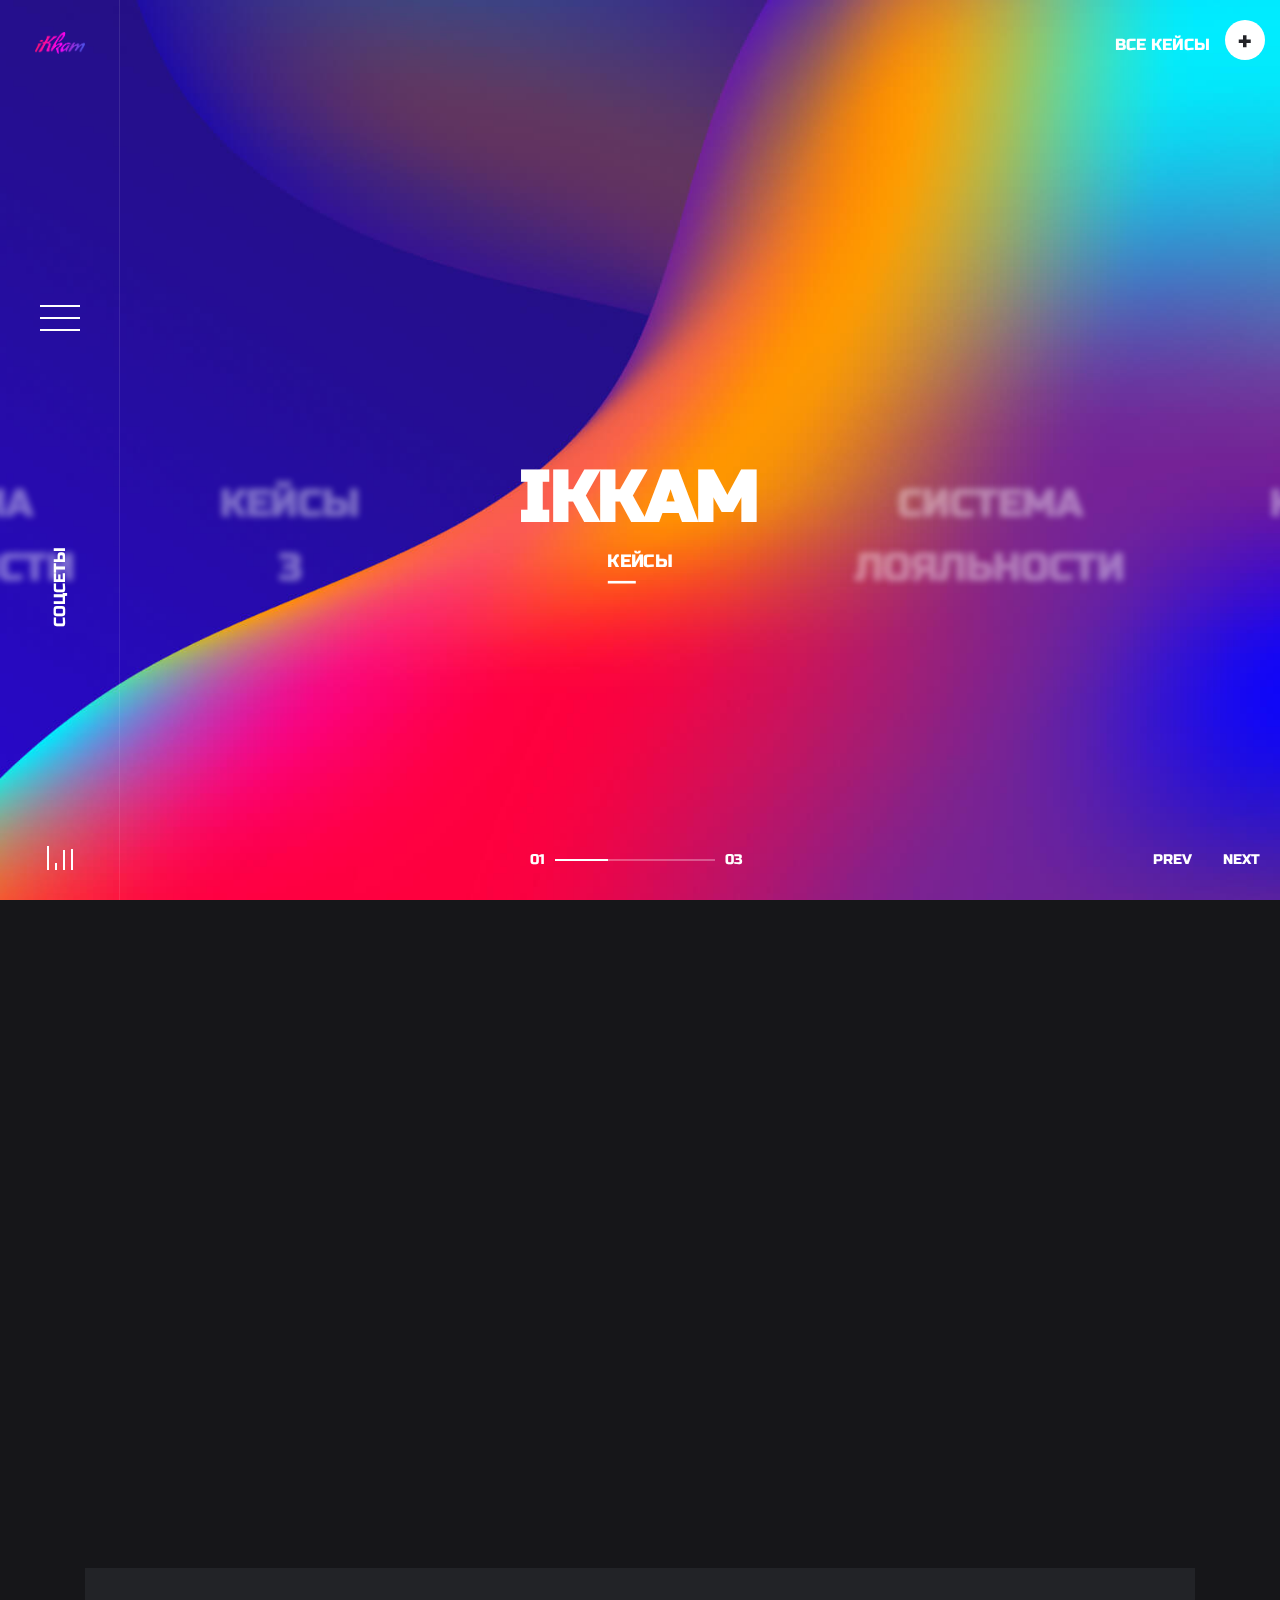
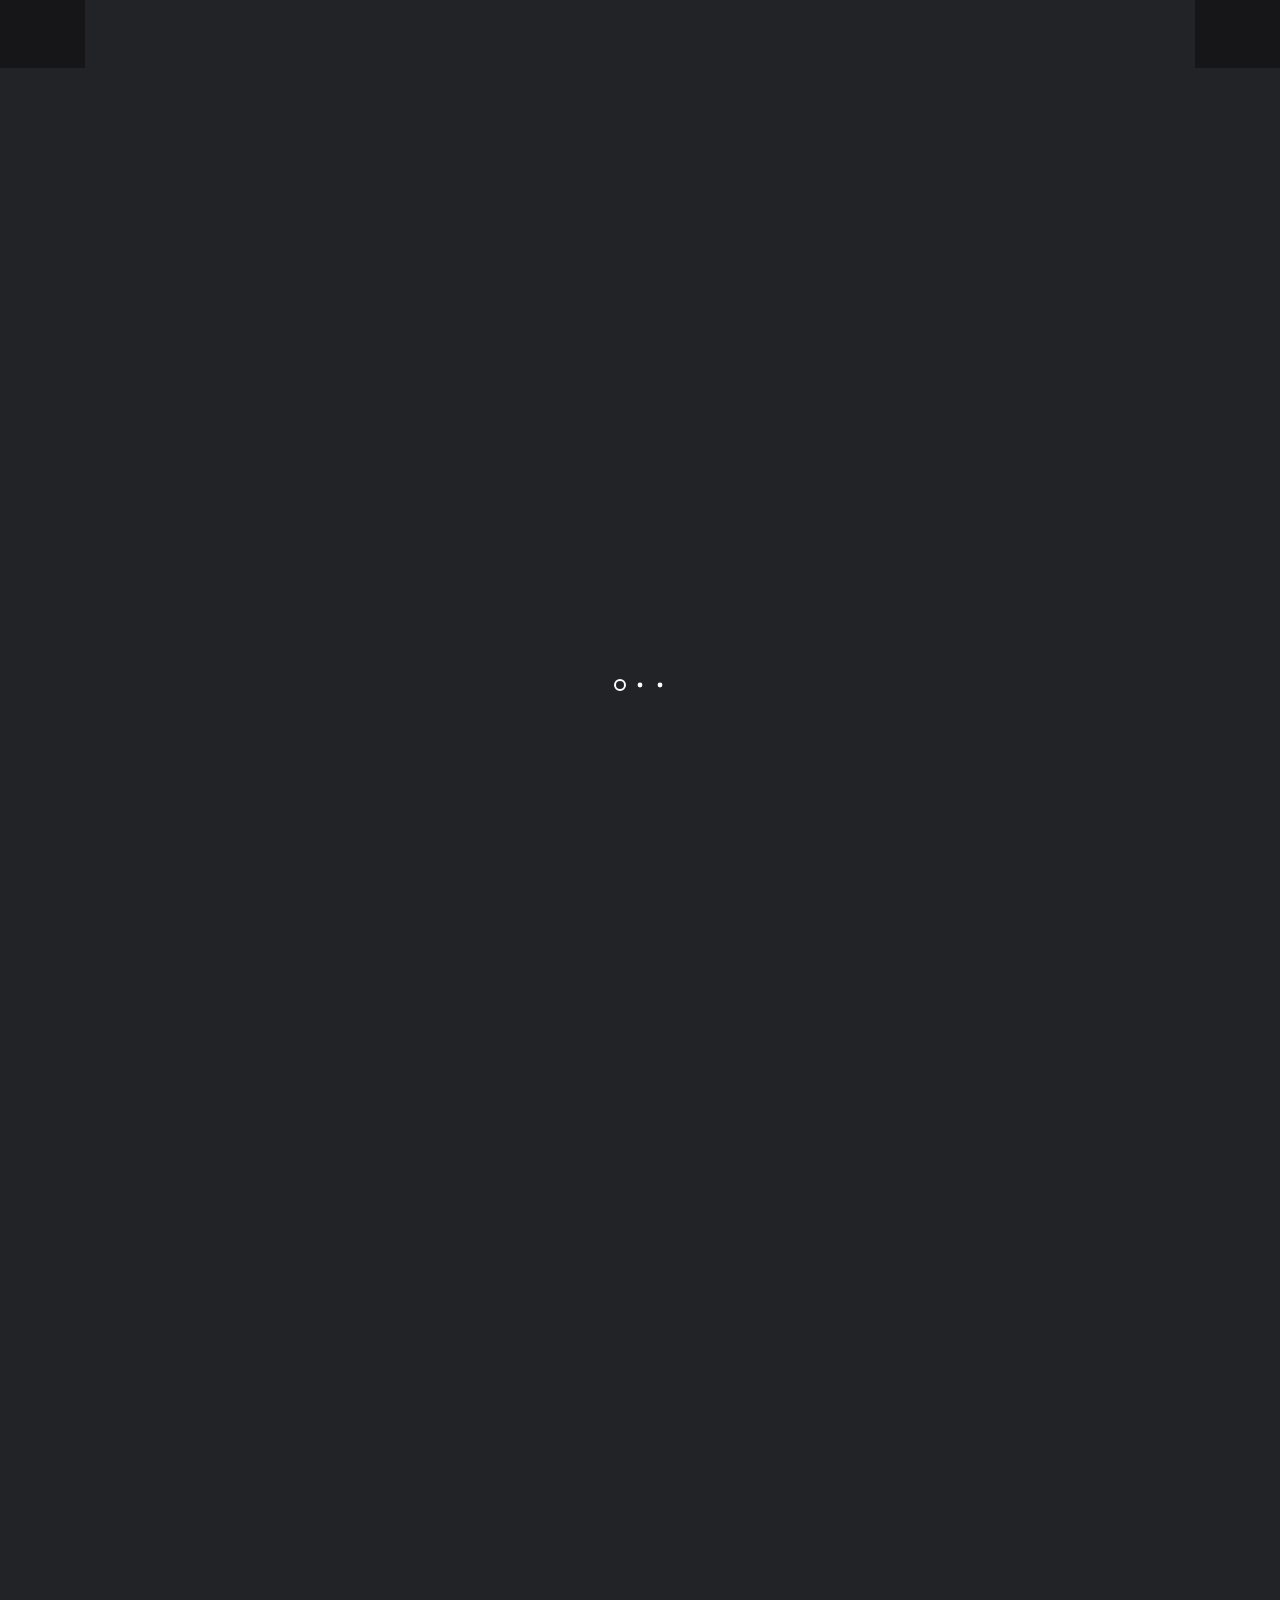
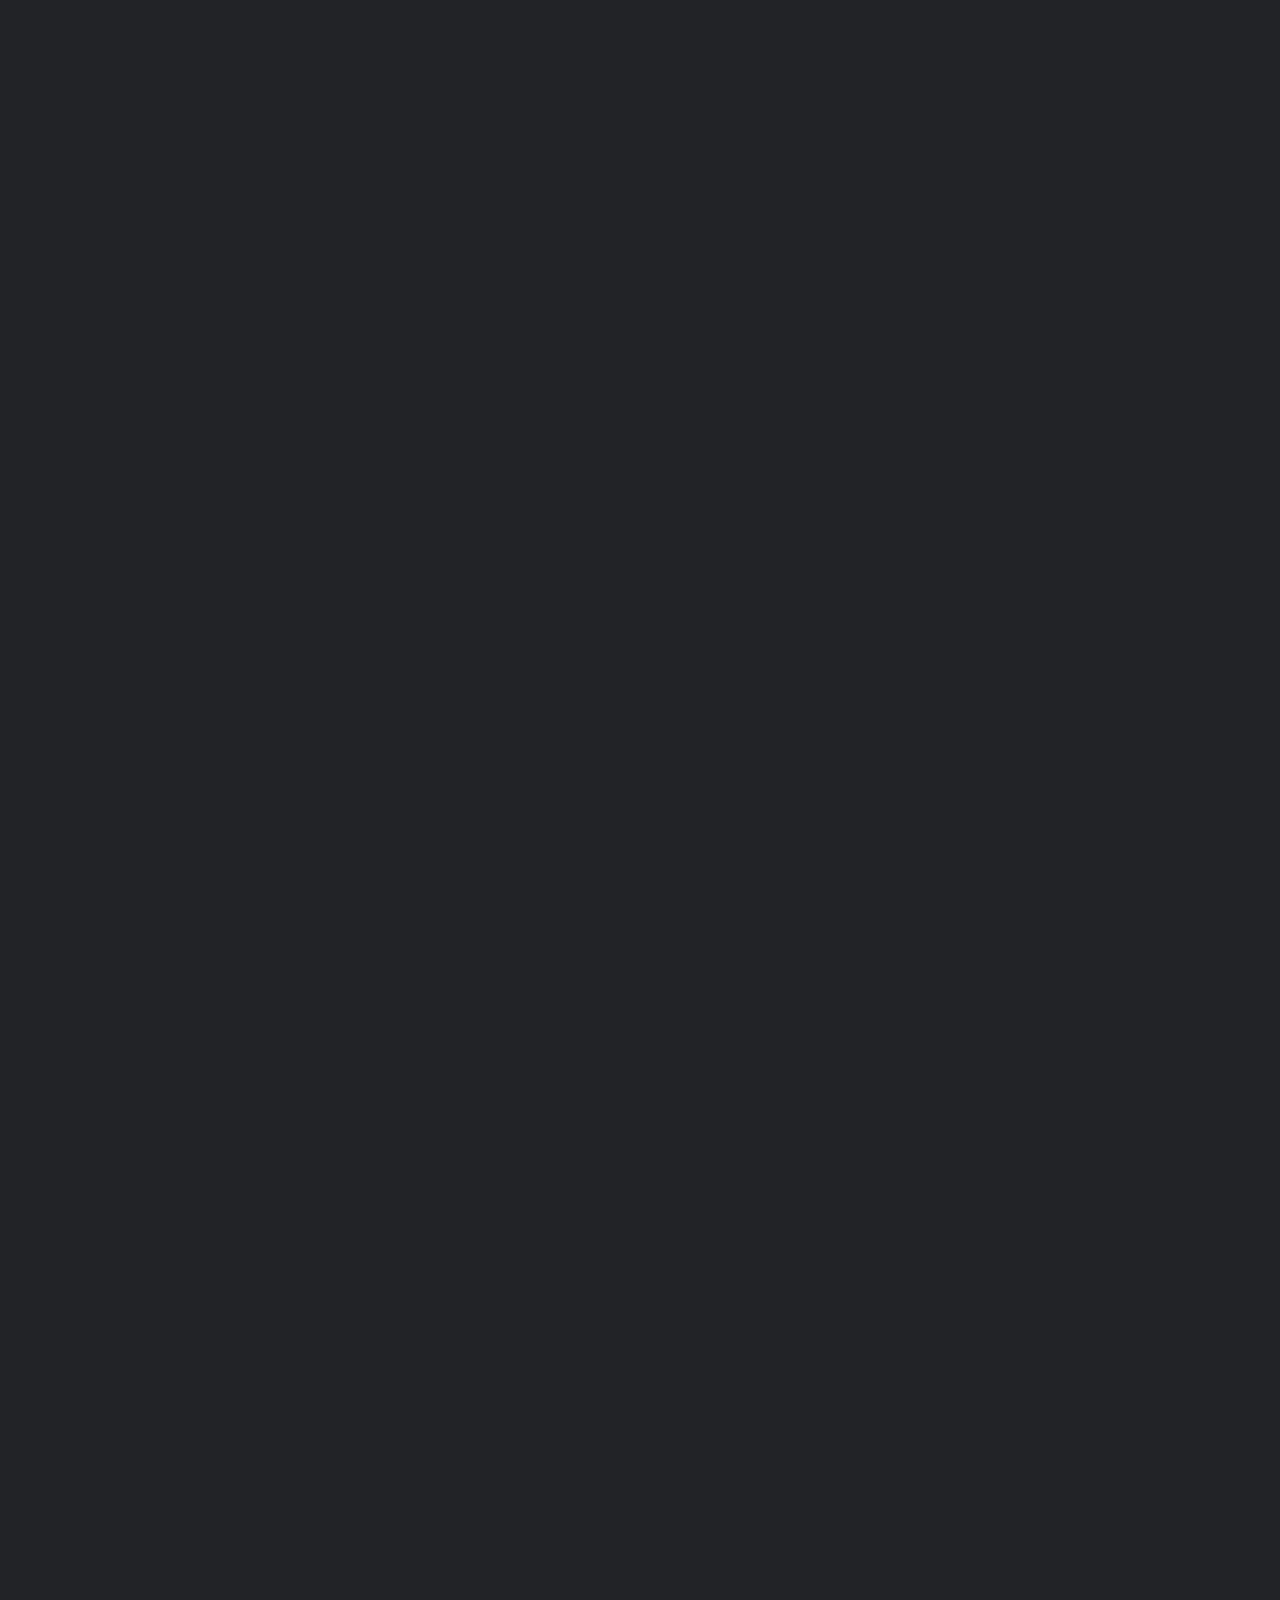
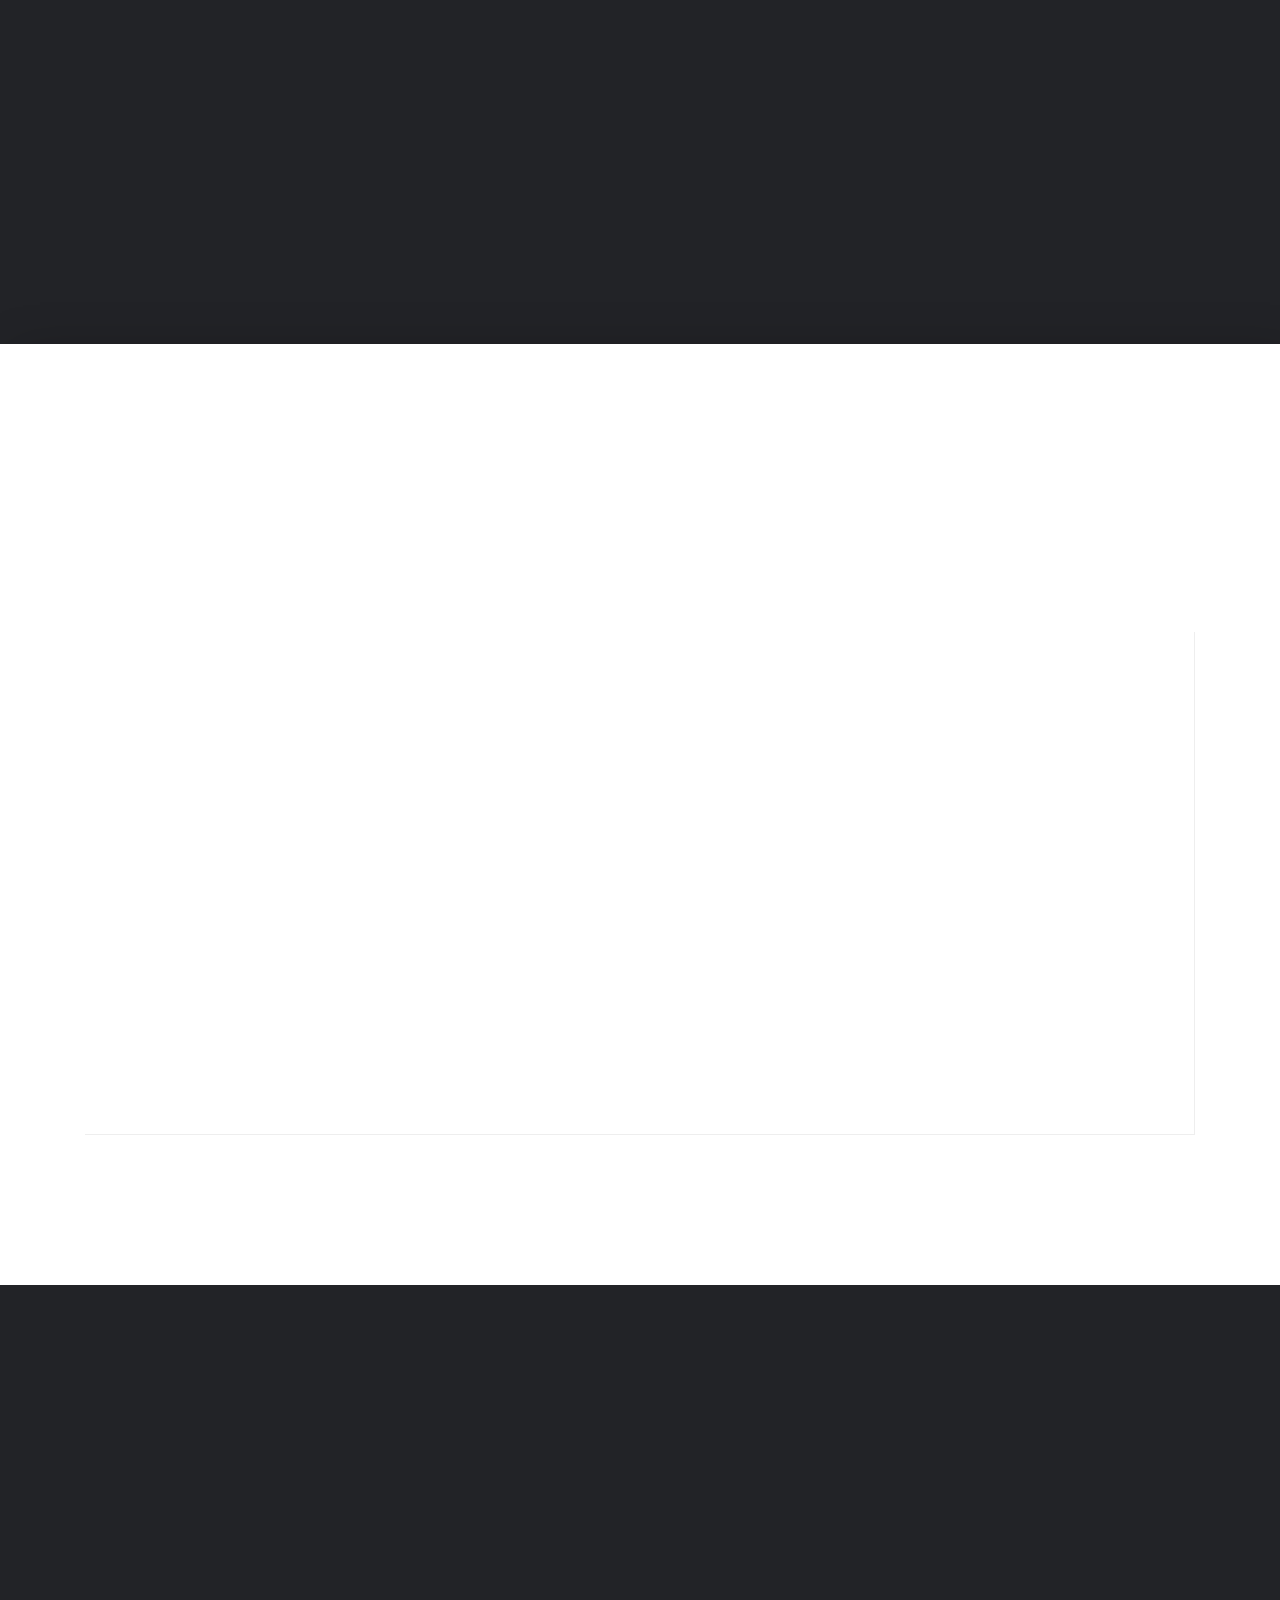
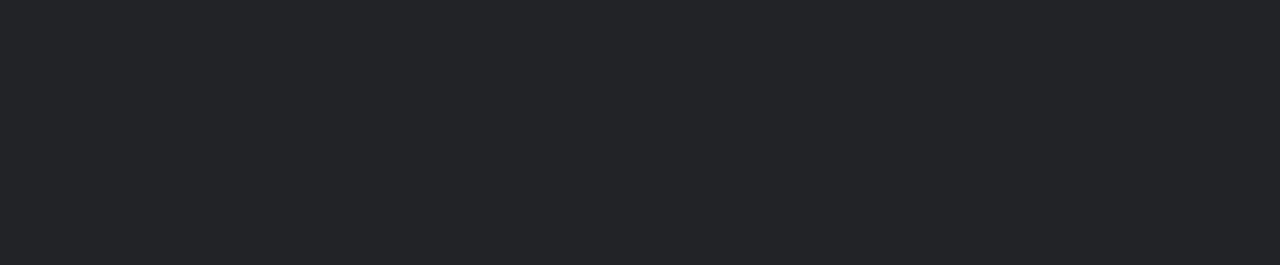
==== index.html @ 137d4e7b "initial commit" ====
<!doctype html>
<html lang="en">
<head>
  <meta charset="utf-8">
  <meta name="viewport" content="width=device-width, initial-scale=1, shrink-to-fit=no">
  <meta name="format-detection" content="telephone=no">
  <meta name="theme-color" content="#75dab4" />
  <title>Tourog | Creative Agensy for Digital Age</title>
  <meta name="author" content="Themezinho">
  <meta name="description" content="Tourog | Creative Agensy for Digital Age">
  <meta name="keywords" content="creative, works, showcase, portfolio, highlight, projects, modern, tourog, digital, studio, css, animation, transition, freelancers">

  <!-- SOCIAL MEDIA META -->
  <meta property="og:description" content="Tourog | Creative Agensy for Digital Age">
  <meta property="og:image" content="http://www.themezinho.net/tourog/preview.png">
  <meta property="og:site_name" content="tourog">
  <meta property="og:title" content="tourog">
  <meta property="og:type" content="website">
  <meta property="og:url" content="http://www.themezinho.net/tourog">

  <!-- TWITTER META -->
  <meta name="twitter:card" content="summary">
  <meta name="twitter:site" content="@tourog">
  <meta name="twitter:creator" content="@tourog">
  <meta name="twitter:title" content="tourog">
  <meta name="twitter:description" content="Tourog | Creative Agensy for Digital Age">
  <meta name="twitter:image" content="http://www.themezinho.net/tourog/preview.png">

  <!-- FAVICON FILES -->
  <link href="ico/apple-touch-icon-144-precomposed.png" rel="apple-touch-icon" sizes="144x144">
  <link href="ico/apple-touch-icon-114-precomposed.png" rel="apple-touch-icon" sizes="114x114">
  <link href="ico/apple-touch-icon-72-precomposed.png" rel="apple-touch-icon" sizes="72x72">
  <link href="ico/apple-touch-icon-57-precomposed.png" rel="apple-touch-icon">
  <link href="ico/favicon.png" rel="shortcut icon">

  <!-- CSS FILES -->
  <link rel="stylesheet" href="css/fontawesome.min.css">
  <link rel="stylesheet" href="css/fancybox.min.css">
  <link rel="stylesheet" href="css/hamburger.min.css">
  <link rel="stylesheet" href="css/odometer.min.css">
  <link rel="stylesheet" href="css/swiper.min.css">
  <link rel="stylesheet" href="css/bootstrap.min.css">
  <link rel="stylesheet" href="scss/style.css">

  <link rel="preconnect" href="https://fonts.gstatic.com">
</head>
<body>
  <div class="preloader">
    <div class="layer"></div>
    <!-- end layer -->
    <div class="inner">
      <figure> <img src="images/preloader.gif" alt="Image"> </figure>
      <span>Загрузка</span>
    </div>
    <!-- end inner -->
  </div>
  <!-- end preloader -->
  <div class="page-transition">
    <div class="layer"></div>
    <!-- end layer -->
  </div>
  <!-- end page-transition -->
  <nav class="site-navigation">
    <div class="layer"></div>
    <!-- end layer -->
    <div class="inner">
      <ul data-splitting>
        <li><a href="index.html">Digital Agency</a></li>
        <li><a href="services.html">Услуги</a> </li>
        <li><a href="about.html">О нас</a> </li>
        <li><a href="showcases.html">Портфолио</a> </li>
        <li><a href="contact.html">Контакты</a> </li>
      </ul>
    </div>
    <!-- end inner -->
  </nav>
  <!-- end site-navigation -->
  <div class="social-media">
    <div class="layer"> </div>
    <!-- end layer -->
    <div class="inner">
      <h5>Следить за нами</h5>
      <ul>
        <li><a href="#"><i class="fab fa-facebook-f"></i></a></li>
        <li><a href="#"><i class="fab fa-twitter"></i></a></li>
        <li><a href="#"><i class="fab fa-linkedin-in"></i></a></li>
        <li><a href="#"><i class="fab fa-google-plus-g"></i></a></li>
        <li><a href="#"><i class="fab fa-youtube"></i></a></li>
      </ul>
    </div>
  </div>
  <!-- end social-media -->
  <div class="all-cases">
    <div class="layer"> </div>
    <!-- end layer -->
    <div class="inner">
      <ul>
        <li><a href="#">Darkness</a></li>
        <li><a href="#">Goddes</a></li>
        <li><a href="#">Employee</a></li>
        <li><a href="#">Berry</a></li>
        <li><a href="#">Roosters</a></li>
        <li><a href="#">Primero</a></li>
      </ul>
    </div>
    <!-- end inner -->
  </div>
  <!-- end all-cases -->
  <main>
    <aside class="left-side">
      <div class="logo"> <a href="index.html"><img src="images/logo.png" alt="Image"></a> </div>
      <!-- end logo -->
      <div class="hamburger" id="hamburger">
        <div class="hamburger__line hamburger__line--01">
          <div class="hamburger__line-in hamburger__line-in--01"></div>
        </div>
        <div class="hamburger__line hamburger__line--02">
          <div class="hamburger__line-in hamburger__line-in--02"></div>
        </div>
        <div class="hamburger__line hamburger__line--03">
          <div class="hamburger__line-in hamburger__line-in--03"></div>
        </div>
        <div class="hamburger__line hamburger__line--cross01">
          <div class="hamburger__line-in hamburger__line-in--cross01"></div>
        </div>
        <div class="hamburger__line hamburger__line--cross02">
          <div class="hamburger__line-in hamburger__line-in--cross02"></div>
        </div>
      </div>
      <!-- end hamburger -->
      <div class="follow-us"> СОЦСЕТЫ </div>
      <!-- end follow-us -->
      <div class="equalizer"> <span></span> <span></span> <span></span> <span></span> </div>
      <!-- end equalizer -->
    </aside>
    <!-- end left-side -->
    <div class="all-cases-link"> <span>ВСЕ КЕЙСЫ</span> <b>+</b> </div>
    <!-- end all-cases-link -->
    <header class="slider">
      <div class="swiper-container gallery-top">
        <div class="swiper-wrapper">
          <div class="swiper-slide" data-background="images/bg-main.jpg"></div>
          <div class="swiper-slide" data-background="images/bg-main.jpg"></div>
          <!-- <div class="swiper-slide">
            <video src="videos/video01.mp4" muted autoplay loop></video>
          </div> -->
          <div class="swiper-slide" data-background="images/bg-main.jpg"></div>
        </div>
        <!-- end swiper-wrapper -->
        <div class="slide-progress"> <span>01</span>
          <div class="swiper-pagination"></div>
          <span>03</span>
        </div>
        <!-- end slide-progress -->
        <div class="swiper-button-prev">PREV</div>
        <!-- end button-prev -->
        <div class="swiper-button-next">NEXT</div>
        <!-- end buttin-next -->
      </div>
      <!-- end gallery-top -->
      <div class="swiper-container gallery-thumbs">
        <div class="swiper-wrapper">
          <div class="swiper-slide"><span>IKKAM</span> <a href="#">КЕЙСЫ</a> </div>
          <div class="swiper-slide"><span>СИСТЕМА <br> ЛОЯЛЬНОСТИ</span> <a href="#">DISCOVER CASE</a></div>
          <div class="swiper-slide"><span>КЕЙСЫ 3</span> <a href="#">DISCOVER CASE</a></div>
        </div>
        <!-- end swiper-wrapper -->
      </div>
      <!-- end gallery-thumbs -->
    </header>
    <!-- end slider -->
    <section class="intro">
      <div class="container">
        <div class="row">
          <div class="col-lg-5 wow" data-splitting>
            <h3 class="section-title">ЦИФРОВАЯ <br> ТРАНСФОРМАЦИЯ <br> ВАШЕГО БИЗНЕСА</h3>
            <a href="#">info@ikkam.ru</a>
          </div>
          <!-- end col-5 -->
          <div class="col-lg-7 wow" data-splitting>
            <p>Если вы будете продолжать мечтать, продолжайте верить — вы окажетесь на своем пути к чему-то удивительному.</p>
            <h6>РАЗРАБОТКА ПРИЛОЖЕНИЙ ДЛЯ IOS И ANDROID</h6>
            <small>Digital Agency</small> <b>25</b>
            <h4>Лет<br>
              Опыта</h4>
          </div>
          <!-- end col-7 -->
        </div>
        <!-- end row -->
      </div>
      <!-- end container -->
    </section>
    <!-- end intro -->
    <section class="intro-image">
      <div class="container">
        <div class="row">
          <div class="col-12">
            <div class="office-slider">
              <div class="swiper-wrapper">
                <div class="swiper-slide">
                  <figure class="reveal-effect masker wow"> <img src="images/office.jpg" alt="Image">
                    <figcaption>
                      <h6>Наш офис</h6>
                    </figcaption>
                  </figure>
                </div>
                <!-- end swiper-slide -->
                <div class="swiper-slide">
                  <figure> <img src="images/office.jpg" alt="Image">
                    <figcaption>
                      <h6> TORONTO OFFICE</h6>
                    </figcaption>
                  </figure>
                </div>
                <!-- end swiper-slide -->
                <div class="swiper-slide">
                  <figure> <img src="images/office.jpg" alt="Image">
                    <figcaption>
                      <h6> HEADQUARTOR OF TOUROG</h6>
                    </figcaption>
                  </figure>
                </div>
                <!-- end swiper-slide -->
              </div>
              <!-- end swiper-wrapper -->
              <div class="swiper-pagination"></div>
              <!-- end swiper-pagination -->
            </div>
            <!-- end office-slider -->
          </div>
          <!-- end col-12 -->
        </div>
        <!-- end row -->
      </div>
      <!-- end container -->
    </section>
    <!-- end intro-image -->
    <section class="icon-content-block">
      <div class="container">
        <div class="row justify-content-center">
          <div class="col-12 wow" data-splitting>
            <h3 class="section-title mb-0">УСЛУГИ</h3>
            <h6 class="mb-5">ГОРДИМСЯ, ЧТО ЗАНИМАЕМСЯ РАЗРАБОТКОЙ</h6>
          </div>
          <!-- end col-12 -->
          <div class="col-lg-6 col-md-6 wow" data-splitting>
            <div class="content-block">
              <figure> <img src="images/icon01.png" alt="Image"> </figure>
              <h6>РАЗРАБОТКА КРОССПЛАТФОРМЕННЫХ ПРИЛОЖЕНИЙ</h6>
              <p>Современное веяние в IT — индустрии. Код пишем для iOS и Android одновременно, что позволяет разрабатывать приложения значительнее быстрее и дешевле.</p>
            </div>
            <!-- end content-block -->
          </div>
          <!-- end col-3 -->
          <div class="col-lg-6 col-md-6 wow" data-splitting>
            <div class="content-block selected">
              <figure> <img src="images/icon02.png" alt="Image"> </figure>
              <h6>СОЗДАНИЕ НАТИВНЫХ ПРИЛОЖЕНИЙ</h6>
              <p>Мы разрабатываем нативные мобильные приложения. Пишем код на родном языке устройств.</p>
            </div>
            <!-- end content-block -->
          </div>
          <!-- end col-3 -->
          <div class="col-lg-6 col-md-6 wow" data-splitting>
            <div class="content-block">
              <figure> <img src="images/icon03.png" alt="Image"> </figure>
              <h6>РАЗРАБОТКА ВЕБ-СЕРВИСОВ</h6>
              <p>Мы разрабатываем веб-приложения, чтобы вы могли работать с комфортом, где бы вы ни находились. Онлайн-решения, совместимые с различными устройствами и ОС, легко заменят настольные приложения. Мы реализуем проекты любой сложности: корпоративные порталы, интернет-магазины, различные сервисы, CRM и ERP системы.</p>
            </div>
            <!-- end content-block -->
          </div>
          <!-- end col-3 -->
          <div class="col-lg-6 col-md-6 wow" data-splitting>
            <div class="content-block">
              <figure> <img src="images/icon03.png" alt="Image"> </figure>
              <h6>СОЗДАНИЕ ГИБРИДНЫХ ПРИЛОЖЕНИЙ</h6>
              <p>Этот новый уровень качества позволяет Progressive Web Apps. Приложения, для которых не нужен маркет.</p>
            </div>
            <!-- end content-block -->
          </div>
          <!-- end col-3 -->
        </div>
        <!-- end row -->
      </div>
      <!-- end container -->
    </section>
    <!-- end icon-content-block -->
    <section class="works">
      <ul>
        <li>
          <figure class="reveal-effect masker wow"> <a href="images/man.png" data-fancybox><img src="images/man.png" alt="Image"></a> </figure>
          <div class="caption wow" data-splitting>
            <h3>Андрей Андреевич</h3>
            <small>DIGITAL, PRINT, DEVELOPMENT</small>
          </div>
          <!-- end caption -->
        </li>
        <li>
          <figure class="reveal-effect masker wow"> <a href="images/man.png" data-fancybox><img src="images/man.png" alt="Image"></a> </figure>
          <div class="caption wow" data-splitting>
            <h3>Андрей Андреевич</h3>
            <small>DIGITAL, PRINT, DEVELOPMENT</small>
          </div>
          <!-- end caption -->
        </li>
        <li>
          <figure class="reveal-effect masker wow"> <a href="images/man.png" data-fancybox><img src="images/man.png" alt="Image"></a> </figure>
          <div class="caption wow" data-splitting>
            <h3>Андрей Андреевич</h3>
            <small>DIGITAL, PRINT, DEVELOPMENT</small>
          </div>
          <!-- end caption -->
        </li>
      </ul>
    </section>
    <!-- end works -->
    <section class="icon-content-block pb-5">

      <div class="container pb-5">
        <div class="row justify-content-center">
          <div class="col-12 wow" data-splitting>
            <h3 class="section-title mb-0">Цены</h3>
            <h6 class="mb-5">ЛУЧШИЙ ОПЫТ</h6>
            <p class="mb-5">Стоимость разработки зависит от потраченных человеком часов. Создание продукта занимает от 2-3 месяцев до нескольких лет. Мы честны: мы не можем дать точную цену, не зная деталей проекта. В качестве отправной точки мы предлагаем несколько простых категорий:</p>
          </div>
          <!-- end col-12 -->
          <div class="col-lg-4 col-md-4 wow" data-splitting>
            <div class="content-block">
              <figure> <img src="images/icon01.png" alt="Image"> </figure>
              <h6>Веб-приложение (дизайн, интерфейс и бэкэнд)</h6>
              <p>от 100 000₽</p>
            </div>
            <!-- end content-block -->
          </div>
          <div class="col-lg-4 col-md-4 wow" data-splitting>
            <div class="content-block">
              <figure> <img src="images/icon01.png" alt="Image"> </figure>
              <h6>Бэкэнд-система (аналитика, разработка, архитектура, установка, поддержка)</h6>
              <p>от 300 000₽</p>
            </div>
            <!-- end content-block -->
          </div>
          <div class="col-lg-4 col-md-4 wow" data-splitting>
            <div class="content-block">
              <figure> <img src="images/icon01.png" alt="Image"> </figure>
              <h6>Разработка мобильных приложений — iOS и Android (дизайн, внешний и внутренний интерфейсы)</h6>
              <p>от 300 000₽</p>
            </div>
            <!-- end content-block -->
          </div>
          <div class="col-lg-4 col-md-4 wow" data-splitting>
            <div class="content-block">
              <figure> <img src="images/icon01.png" alt="Image"> </figure>
              <h6>Создать системы IoT (IoT, бэкэнд, аналитика)</h6>
              <p>от 300 000₽</p>
            </div>
            <!-- end content-block -->
          </div>
          <div class="col-lg-4 col-md-4 wow" data-splitting>
            <div class="content-block">
              <figure> <img src="images/icon01.png" alt="Image"> </figure>
              <h6>Час разработчика</h6>
              <p>от 2 000₽</p>
            </div>
            <!-- end content-block -->
          </div>
          <!-- end col-3 -->
        </div>
        <!-- end row -->
      </div>
      <!-- end container -->


      <!-- end container -->
    </section>

    <section class="clients">
      <div class="container">
        <div class="row">
          <div class="col-lg-12 wow" data-splitting>
            <h3 class="section-title">Наши клиенты<br></h3>
          </div>
          <!-- end col-5 -->
          <div class="col-lg-12">
            <ul>
              <li class="reveal-effect masker wow"> <img src="images/logo01.png" alt="Image"> </li>
              <li class="reveal-effect masker wow"> <img src="images/logo02.png" alt="Image"> </li>
              <li class="reveal-effect masker wow"> <img src="images/logo03.png" alt="Image"> </li>
              <li class="reveal-effect masker wow"> <img src="images/logo04.png" alt="Image"> </li>
              <li class="reveal-effect masker wow"> <img src="images/logo05.png" alt="Image"> </li>
              <li class="reveal-effect masker wow"> <img src="images/logo06.png" alt="Image"> </li>
              <li class="reveal-effect masker wow"> <img src="images/logo07.png" alt="Image"> </li>
              <li class="reveal-effect masker wow"> <img src="images/logo08.png" alt="Image"> </li>
              <li class="reveal-effect masker wow"> <img src="images/logo09.png" alt="Image"> </li>
            </ul>
          </div>
          <!-- end col-7 -->
        </div>
        <!-- end row -->
      </div>
      <!-- end container -->
    </section>
    <!-- end clients -->
  </main>
  <!-- end main -->
  <footer class="footer">
    <div class="container">
      <div class="row">
        <div class="col-12">
          <ul>
            <li><a href="#"><i class="fab fa-facebook-f"></i></a></li>
            <li><a href="#"><i class="fab fa-twitter"></i></a></li>
            <li><a href="#"><i class="fab fa-linkedin-in"></i></a></li>
            <li><a href="#"><i class="fab fa-google-plus-g"></i></a></li>
            <li><a href="#"><i class="fab fa-youtube"></i></a></li>
          </ul>
          <h6>РАССКАЖИТЕ О СВОЕМ ПРОЕКТЕ</h6>
          <h2>Пишите нам, мы любим, когда нам пишут. Мы ответим на все ваши вопросы.</h2>
          <a href="contact.html" class="link">Контакты</a>
        </div>
        <!-- end col-12 -->
        <div class="col-12">
          <div class="footer-bar"> <span class="copyright">© 2020 Ikkam | All Rights Reserved</span> <span class="creation">Site created by <a href="#">Cameron Class</a></span> </div>
          <!-- end footer-bar -->
        </div>
        <!-- end col-12 -->
      </div>
      <!-- end row -->
    </div>
    <!-- end container -->
  </footer>
  <!-- end footer -->

  <!-- JS FILES -->
  <script src="js/jquery.min.js"></script>
  <script src="js/bootstrap.min.js"></script>
  <script src="js/swiper.min.js"></script>
  <script src="js/wow.min.js"></script>
  <script src='js/splitting.min.js'></script>
  <script src='js/odometer.min.js'></script>
  <script src='js/fancybox.min.js'></script>
  <script src="js/scripts.js"></script>
</body>
</html>
---- css/hamburger.min.css ----
.hamburger{width:40px;height:40px;display:block;position:relative;cursor:pointer;pointer-events:auto;-webkit-tap-highlight-color:transparent}.hamburger__line{width:40px;height:2px;overflow:hidden;position:absolute;z-index:10}.hamburger__line-in{width:200px;height:2px;position:absolute;top:0;left:0}.hamburger__line-in::after,.hamburger__line-in::before{width:60px;height:2px;content:'';display:block;position:absolute;top:0;background-color:#fff}.hamburger__line-in::before{left:-128px}.hamburger__line-in::after{left:0}.hamburger__line--01,.hamburger__line--02,.hamburger__line--03{left:0}.hamburger__line--01{top:10px}.hamburger__line--02{top:22px}.hamburger__line--03{top:34px}.hamburger__line--cross01,.hamburger__line--cross02{left:0}.hamburger__line--cross01,.hamburger__line--cross02{top:22px}.hamburger__line--cross01{-webkit-transform:rotate(45deg);transform:rotate(45deg)}.hamburger__line--cross02{-webkit-transform:rotate(-45deg);transform:rotate(-45deg)}.hamburger__line{-webkit-transition-duration:.6s;transition-duration:.6s;-webkit-transition-timing-function:cubic-bezier(.19,1,.22,1);transition-timing-function:cubic-bezier(.19,1,.22,1)}.hamburger__line-in{-webkit-transition-duration:.6s;transition-duration:.6s;-webkit-transition-timing-function:cubic-bezier(.19,1,.22,1);transition-timing-function:cubic-bezier(.19,1,.22,1)}.hamburger__line-in::after,.hamburger__line-in::before{-webkit-transition-timing-function:cubic-bezier(.19,1,.22,1);transition-timing-function:cubic-bezier(.19,1,.22,1);-webkit-transition-property:-webkit-transform;transition-property:-webkit-transform;transition-property:transform;transition-property:transform,-webkit-transform}.hamburger__line-in--cross01,.hamburger__line-in--cross02{-webkit-transform:translateX(-33.3%);transform:translateX(-33.3%)}.hamburger__line-in--01{-webkit-transition-delay:.2s;transition-delay:.2s}.hamburger__line-in--02{-webkit-transition-delay:.25s;transition-delay:.25s}.hamburger__line-in--02::after,.hamburger__line-in--02::before{-webkit-transition-delay:50ms;transition-delay:50ms}.hamburger__line-in--03{-webkit-transition-delay:.3s;transition-delay:.3s}.hamburger__line-in--03::after,.hamburger__line-in--03::before{-webkit-transition-delay:.1s;transition-delay:.1s}.hamburger__line-in--cross01{-webkit-transition-delay:0ms;transition-delay:0ms}.hamburger__line-in--cross02{-webkit-transition-delay:50ms;transition-delay:50ms}.hamburger__line-in--cross02::after,.hamburger__line-in--cross02::before{-webkit-transition-delay:.1s;transition-delay:.1s}.hamburger.is-opened-navi .hamburger__line-in--01,.hamburger.is-opened-navi .hamburger__line-in--02,.hamburger.is-opened-navi .hamburger__line-in--03{-webkit-transform:translateX(33.3%);transform:translateX(33.3%)}.hamburger.is-opened-navi .hamburger__line-in--cross01,.hamburger.is-opened-navi .hamburger__line-in--cross02{-webkit-transform:translateX(0);transform:translateX(0)}.hamburger.is-opened-navi .hamburger__line-in--01{-webkit-transition-delay:0s;transition-delay:0s}.hamburger.is-opened-navi .hamburger__line-in--02{-webkit-transition-delay:50ms;transition-delay:50ms}.hamburger.is-opened-navi .hamburger__line-in--03{-webkit-transition-delay:.1s;transition-delay:.1s}.hamburger.is-opened-navi .hamburger__line-in--cross01{-webkit-transition-delay:.25s;transition-delay:.25s}.hamburger.is-opened-navi .hamburger__line-in--cross02{-webkit-transition-delay:.3s;transition-delay:.3s}.hamburger:hover .hamburger__line-in::after,.hamburger:hover .hamburger__line-in::before{-webkit-transform:translateX(200%);transform:translateX(200%)}.hamburger:hover .hamburger__line-in--01::after,.hamburger:hover .hamburger__line-in--01::before,.hamburger:hover .hamburger__line-in--02::after,.hamburger:hover .hamburger__line-in--02::before,.hamburger:hover .hamburger__line-in--03::after,.hamburger:hover .hamburger__line-in--03::before{-webkit-transition-duration:1s;transition-duration:1s}.hamburger:hover .hamburger__line-in--cross01::after,.hamburger:hover .hamburger__line-in--cross01::before,.hamburger:hover .hamburger__line-in--cross02::after,.hamburger:hover .hamburger__line-in--cross02::before{-webkit-transition-duration:0s;transition-duration:0s}.hamburger.is-opened-navi:hover .hamburger__line-in--cross01::after,.hamburger.is-opened-navi:hover .hamburger__line-in--cross01::before,.hamburger.is-opened-navi:hover .hamburger__line-in--cross02::after,.hamburger.is-opened-navi:hover .hamburger__line-in--cross02::before{-webkit-transition-duration:1s;transition-duration:1s}.hamburger.is-opened-navi:hover .hamburger__line-in--01::after,.hamburger.is-opened-navi:hover .hamburger__line-in--01::before,.hamburger.is-opened-navi:hover .hamburger__line-in--02::after,.hamburger.is-opened-navi:hover .hamburger__line-in--02::before,.hamburger.is-opened-navi:hover .hamburger__line-in--03::after,.hamburger.is-opened-navi:hover .hamburger__line-in--03::before{-webkit-transition-duration:0s;transition-duration:0s}
---- scss/style.css ----
@import url("https://fonts.googleapis.com/css?family=Fjalla+One|Poppins:300,400,600,800&display=swap");@import url("https://fonts.googleapis.com/css2?family=Russo+One&display=swap");*{outline:none !important}body{margin:0;padding:0;font-family:"Russo One", sans-serif;-webkit-font-smoothing:antialiased;text-rendering:optimizeLegibility;-moz-osx-font-smoothing:grayscale;background:#222327}img{max-width:100%}a{color:#222327;-webkit-transition:0.25s ease-in-out;-o-transition:0.25s ease-in-out;transition:0.25s ease-in-out}a:hover{text-decoration:underline;color:#222327}.overflow{overflow:hidden}@media (min-width: 1300px){.container{max-width:1340px}}main{width:100%;display:-webkit-box;display:-ms-flexbox;display:flex;-ms-flex-wrap:wrap;flex-wrap:wrap;position:relative;overflow:hidden;background:#222327}section{position:relative}aside{position:relative}input[type="text"]{max-width:100%;height:58px;border:1px solid #eee;padding:0 20px}input[type="email"]{max-width:100%;height:58px;border:1px solid #eee;padding:0 20px}input[type="search"]{max-width:100%;height:58px;border:1px solid #eee;padding:0 20px}input[type="password"]{max-width:100%;height:58px;border:1px solid #eee;padding:0 20px}input[type="submit"]{height:58px;border:none;background:#222327;color:#fff;padding:0 30px;font-weight:600;font-size:14px}button[type="submit"]{height:58px;border:none;background:#222327;color:#fff;padding:0 30px;font-weight:600;font-size:14px}textarea{max-width:100%;height:140px;border:1px solid #eee;padding:20px}.equalizer{width:26px;height:30px;cursor:pointer;position:relative}.equalizer span{background:#fff;width:2px;height:0px;bottom:0;left:0%;display:block;position:absolute;-webkit-transition:height 0.2s linear;-o-transition:height 0.2s linear;transition:height 0.2s linear}.equalizer span:nth-child(1){margin-left:8px}.equalizer span:nth-child(2){margin-left:16px}.equalizer span:nth-child(4){margin-left:24px}.equalizer.paused span{height:3px !important}.splitting .word,.splitting .char{display:inline-block}.splitting .char{position:relative}.animated .char{display:inline-block;-webkit-animation:texteffect 0.6s cubic-bezier(0.5, 0, 0.5, 1) both;animation:texteffect 0.6s cubic-bezier(0.5, 0, 0.5, 1) both;-webkit-animation-delay:calc(10ms * var(--char-index));animation-delay:calc(10ms * var(--char-index))}.odometer.odometer-auto-theme,.odometer.odometer-theme-car{padding:0}.odometer.odometer-auto-theme .odometer-digit,.odometer.odometer-theme-car .odometer-digit{padding:0}.odometer.odometer-auto-theme .odometer-digit .odometer-value,.odometer.odometer-theme-car .odometer-digit .odometer-value{text-indent:-5px}.odometer.odometer-auto-theme .odometer-digit .odometer-digit-inner,.odometer.odometer-theme-car .odometer-digit .odometer-digit-inner{left:0}.odometer.odometer-auto-theme .odometer-digit .odometer-value,.odometer.odometer-theme-car .odometer-digit .odometer-value{text-indent:0}.pagination{width:100%;float:left;margin:50px 0}.pagination .page-item{display:inline-block;margin-right:10px}.pagination .page-item .page-link{font-weight:600;border-radius:0 !important;font-size:13px;color:#222327;line-height:1;padding:15px 30px}.reveal-effect{float:left;position:relative}.reveal-effect>*{-webkit-animation-duration:1s;animation-duration:1s;-webkit-animation-fill-mode:forwards;animation-fill-mode:forwards;-webkit-animation-timing-function:cubic-bezier(0.785, 0.135, 0.15, 0.86);animation-timing-function:cubic-bezier(0.785, 0.135, 0.15, 0.86);position:relative}.reveal-effect>*{-webkit-animation-fill-mode:forwards;animation-fill-mode:forwards}.reveal-effect{-webkit-transition-property:-webkit-transform;transition-property:-webkit-transform;-o-transition-property:transform;transition-property:transform;transition-property:transform, -webkit-transform}.reveal-effect{-webkit-transition-duration:1.2s;-o-transition-duration:1.2s;transition-duration:1.2s;-webkit-transition-timing-function:cubic-bezier(0.25, 0.1, 0.25, 1);-o-transition-timing-function:cubic-bezier(0.25, 0.1, 0.25, 1);transition-timing-function:cubic-bezier(0.25, 0.1, 0.25, 1)}.reveal-effect.animated{-webkit-transform:translate(0, 0);-ms-transform:translate(0, 0);transform:translate(0, 0)}.reveal-effect.animated *{-webkit-animation-name:show-img-1;animation-name:show-img-1}.reveal-effect:after{-webkit-animation-fill-mode:forwards;animation-fill-mode:forwards;-webkit-animation-timing-function:cubic-bezier(0.785, 0.135, 0.15, 0.86);animation-timing-function:cubic-bezier(0.785, 0.135, 0.15, 0.86)}.reveal-effect:after{content:"";width:100%;height:100%;display:block;position:absolute;top:0;left:0}.reveal-effect:after{-webkit-transform-origin:left top;-ms-transform-origin:left top;transform-origin:left top;-webkit-transform:scale(0.05, 0);-ms-transform:scale(0.05, 0);transform:scale(0.05, 0);-webkit-animation-duration:1s;animation-duration:1s;-webkit-animation-fill-mode:forwards;animation-fill-mode:forwards;-webkit-animation-timing-function:cubic-bezier(0.785, 0.135, 0.15, 0.86);animation-timing-function:cubic-bezier(0.785, 0.135, 0.15, 0.86)}.reveal-effect.masker:after{background-color:#161619}.reveal-effect.animated:after{-webkit-animation-name:slide-bg-2;animation-name:slide-bg-2}.swiper-pagination .swiper-pagination-bullet{width:12px;height:12px;-webkit-transform:scale(0.4);-ms-transform:scale(0.4);transform:scale(0.4);background:#fff;opacity:1;border-radius:50%}.swiper-pagination .swiper-pagination-bullet:hover{-webkit-transition:box-shadow 0.3s ease;-webkit-transition:-webkit-box-shadow 0.3s ease;transition:-webkit-box-shadow 0.3s ease;-o-transition:box-shadow 0.3s ease;transition:box-shadow 0.3s ease;transition:box-shadow 0.3s ease, -webkit-box-shadow 0.3s ease;-webkit-transition:background-color 0.3s ease, -webkit-transform 0.3s ease;transition:background-color 0.3s ease, -webkit-transform 0.3s ease;-o-transition:background-color 0.3s ease, transform 0.3s ease;transition:background-color 0.3s ease, transform 0.3s ease;transition:background-color 0.3s ease, transform 0.3s ease, -webkit-transform 0.3s ease;-webkit-transform:scale(1);-webkit-box-shadow:0 0 0 2px rgba(255,255,255,0);box-shadow:0 0 0 2px rgba(255,255,255,0);border:2px solid #fff;background:none}.swiper-pagination .swiper-pagination-bullet-active{-webkit-transition:box-shadow 0.3s ease;-webkit-transition:-webkit-box-shadow 0.3s ease;transition:-webkit-box-shadow 0.3s ease;-o-transition:box-shadow 0.3s ease;transition:box-shadow 0.3s ease;transition:box-shadow 0.3s ease, -webkit-box-shadow 0.3s ease;-webkit-transition:background-color 0.3s ease, -webkit-transform 0.3s ease;transition:background-color 0.3s ease, -webkit-transform 0.3s ease;-o-transition:background-color 0.3s ease, transform 0.3s ease;transition:background-color 0.3s ease, transform 0.3s ease;transition:background-color 0.3s ease, transform 0.3s ease, -webkit-transform 0.3s ease;-webkit-transform:scale(1);-webkit-box-shadow:0 0 0 2px rgba(255,255,255,0);box-shadow:0 0 0 2px rgba(255,255,255,0);border:2px solid #fff;background:none}.preloader{width:100%;height:100%;display:-webkit-box;display:-ms-flexbox;display:flex;-ms-flex-wrap:wrap;flex-wrap:wrap;-ms-flex-line-pack:center;align-content:center;position:fixed;left:0;top:0;z-index:11;background:#75dab4;text-align:center;-webkit-transition:all 0.3s ease;-o-transition:all 0.3s ease;transition:all 0.3s ease;-o-transition-duration:500ms;transition-duration:500ms;-webkit-transition-duration:500ms;-o-transition-timing-function:cubic-bezier(0.86, 0, 0.07, 1);transition-timing-function:cubic-bezier(0.86, 0, 0.07, 1);-webkit-transition-timing-function:cubic-bezier(0.86, 0, 0.07, 1);overflow:hidden;-webkit-transition-delay:0.6s;-o-transition-delay:0.6s;transition-delay:0.6s}.preloader *{-webkit-transition:all 0.3s ease;-o-transition:all 0.3s ease;transition:all 0.3s ease;-o-transition-duration:500ms;transition-duration:500ms;-webkit-transition-duration:500ms;-o-transition-timing-function:cubic-bezier(0.86, 0, 0.07, 1);transition-timing-function:cubic-bezier(0.86, 0, 0.07, 1);-webkit-transition-timing-function:cubic-bezier(0.86, 0, 0.07, 1)}.preloader .layer{width:100%;height:100%;position:absolute;left:0;top:0;background:#1c1c1c;-webkit-transition-delay:0.3s;-o-transition-delay:0.3s;transition-delay:0.3s}.preloader .inner{display:inline-block;text-align:center;position:relative;z-index:2;margin:0 auto}.preloader .inner span{color:#fff;text-transform:uppercase;font-weight:600;font-size:13px}.preloader .inner figure{display:block;margin-bottom:20px;-webkit-transition-delay:0.1s;-o-transition-delay:0.1s;transition-delay:0.1s}.preloader .inner figure img{height:40px;-webkit-transform:translateX(-7px);-ms-transform:translateX(-7px);transform:translateX(-7px)}.page-loaded .preloader{left:-100%}.page-loaded .preloader .inner figure{opacity:0;-webkit-transform:scale(1.5);-ms-transform:scale(1.5);transform:scale(1.5)}.page-loaded .preloader .inner span{-webkit-transform:translateY(20px);-ms-transform:translateY(20px);transform:translateY(20px);opacity:0}.page-loaded .preloader .layer{left:-100%}.page-loaded .left-side{left:0;opacity:1}.page-loaded .slider{-webkit-filter:blur(0);filter:blur(0);-webkit-transform:scale(1);-ms-transform:scale(1);transform:scale(1)}.page-loaded .page-header{-webkit-filter:blur(0);filter:blur(0);-webkit-transform:scale(1);-ms-transform:scale(1);transform:scale(1)}.page-loaded .all-cases-link{right:15px}.page-transition{width:100%;height:100%;position:fixed;right:-100%;top:0;z-index:13;opacity:0;visibility:hidden;opacity:0;visibility:hidden;-webkit-transition:all 0.3s ease;-o-transition:all 0.3s ease;transition:all 0.3s ease;-o-transition-duration:500ms;transition-duration:500ms;-webkit-transition-duration:500ms;-o-transition-timing-function:cubic-bezier(0.86, 0, 0.07, 1);transition-timing-function:cubic-bezier(0.86, 0, 0.07, 1);-webkit-transition-timing-function:cubic-bezier(0.86, 0, 0.07, 1);background:#75dab4}.page-transition .layer{width:0;height:100%;position:absolute;right:0;top:0;background:#1c1c1c;-webkit-transition:all 0.3s ease;-o-transition:all 0.3s ease;transition:all 0.3s ease;-o-transition-duration:500ms;transition-duration:500ms;-webkit-transition-duration:500ms;-o-transition-timing-function:cubic-bezier(0.86, 0, 0.07, 1);transition-timing-function:cubic-bezier(0.86, 0, 0.07, 1);-webkit-transition-timing-function:cubic-bezier(0.86, 0, 0.07, 1);-webkit-transition-delay:0.3s;-o-transition-delay:0.3s;transition-delay:0.3s}.page-transition.active{opacity:1;visibility:visible;right:0}.page-transition.active .layer{width:100%}.site-navigation{width:100%;height:100vh;display:-webkit-box;display:-ms-flexbox;display:flex;-ms-flex-wrap:wrap;flex-wrap:wrap;-webkit-box-orient:vertical;-webkit-box-direction:normal;-ms-flex-direction:column;flex-direction:column;-webkit-box-pack:center;-ms-flex-pack:center;justify-content:center;position:fixed;right:-100%;top:0;z-index:9;opacity:0;visibility:hidden;-webkit-transition:all 0.3s ease;-o-transition:all 0.3s ease;transition:all 0.3s ease;-o-transition-duration:500ms;transition-duration:500ms;-webkit-transition-duration:500ms;-o-transition-timing-function:cubic-bezier(0.86, 0, 0.07, 1);transition-timing-function:cubic-bezier(0.86, 0, 0.07, 1);-webkit-transition-timing-function:cubic-bezier(0.86, 0, 0.07, 1);background:#75dab4;padding-left:90px}.site-navigation .layer{width:0;height:100%;position:absolute;right:0;top:0;background:#161619;-webkit-transition:all 0.3s ease;-o-transition:all 0.3s ease;transition:all 0.3s ease;-o-transition-duration:500ms;transition-duration:500ms;-webkit-transition-duration:500ms;-o-transition-timing-function:cubic-bezier(0.86, 0, 0.07, 1);transition-timing-function:cubic-bezier(0.86, 0, 0.07, 1);-webkit-transition-timing-function:cubic-bezier(0.86, 0, 0.07, 1);-webkit-transition-delay:0.3s;-o-transition-delay:0.3s;transition-delay:0.3s}.site-navigation .inner{position:relative;z-index:2;padding-left:100px;-webkit-transition:0.25s ease-in-out;-o-transition:0.25s ease-in-out;transition:0.25s ease-in-out;-webkit-transition-delay:0.7s;-o-transition-delay:0.7s;transition-delay:0.7s;opacity:0}.site-navigation .inner ul{margin:0;padding:0;-webkit-animation-duration:1s;animation-duration:1s}.site-navigation .inner ul li{display:block;margin:5px 0;padding:5px 0}.site-navigation .inner ul li ul{margin-top:0;margin-bottom:10px;display:none}.site-navigation .inner ul li ul li{display:block;margin:0}.site-navigation .inner ul li ul li a{font-size:26px}.site-navigation .inner ul li i{margin-left:20px;font-size:30px;color:#fff;display:inline-block;line-height:1;-webkit-transform:translateY(-5px);-ms-transform:translateY(-5px);transform:translateY(-5px);cursor:pointer}.site-navigation .inner ul li small{width:100%;display:block;color:#fff;opacity:0.7;letter-spacing:0.5px;font-size:11px;text-transform:uppercase;font-weight:600;-webkit-transform:translateY(-15px);-ms-transform:translateY(-15px);transform:translateY(-15px)}.site-navigation .inner ul li a{font-size:50px;display:inline-block;font-weight:800;color:#fff;-webkit-transition:0.25s ease-in-out;-o-transition:0.25s ease-in-out;transition:0.25s ease-in-out}.site-navigation .inner ul li a:hover{color:#75dab4;text-decoration:none}.site-navigation.active{opacity:1;visibility:visible;right:0}.site-navigation.active .layer{width:100%}.site-navigation.active .inner{opacity:1}.section-title{font-family:"Russo One", sans-serif;margin-bottom:80px;line-height:1.4;font-size:3.2vw;letter-spacing:2px}.social-media{width:100%;height:100%;display:-webkit-box;display:-ms-flexbox;display:flex;-ms-flex-wrap:wrap;flex-wrap:wrap;-webkit-box-orient:vertical;-webkit-box-direction:normal;-ms-flex-direction:column;flex-direction:column;-webkit-box-pack:center;-ms-flex-pack:center;justify-content:center;-webkit-box-align:center;-ms-flex-align:center;align-items:center;position:fixed;right:-100%;top:0;z-index:3;background:#75dab4;opacity:0;visibility:hidden;-webkit-transition:all 0.3s ease;-o-transition:all 0.3s ease;transition:all 0.3s ease;-o-transition-duration:500ms;transition-duration:500ms;-webkit-transition-duration:500ms;-o-transition-timing-function:cubic-bezier(0.86, 0, 0.07, 1);transition-timing-function:cubic-bezier(0.86, 0, 0.07, 1);-webkit-transition-timing-function:cubic-bezier(0.86, 0, 0.07, 1)}.social-media .layer{width:0;height:100%;position:absolute;right:0;top:0;background:#161619;-webkit-transition:all 0.3s ease;-o-transition:all 0.3s ease;transition:all 0.3s ease;-o-transition-duration:500ms;transition-duration:500ms;-webkit-transition-duration:500ms;-o-transition-timing-function:cubic-bezier(0.86, 0, 0.07, 1);transition-timing-function:cubic-bezier(0.86, 0, 0.07, 1);-webkit-transition-timing-function:cubic-bezier(0.86, 0, 0.07, 1);-webkit-transition-delay:0.3s;-o-transition-delay:0.3s;transition-delay:0.3s}.social-media .inner{position:relative;z-index:2;padding-left:100px;-webkit-transition:0.25s ease-in-out;-o-transition:0.25s ease-in-out;transition:0.25s ease-in-out;-webkit-transition-delay:0.7s;-o-transition-delay:0.7s;transition-delay:0.7s;opacity:0;text-align:center;width:100%}.social-media .inner h5{font-size:3vw;font-weight:600;color:#fff;margin-bottom:50px}.social-media .inner ul{display:block;margin:0;padding:0}.social-media .inner ul li{font-size:2vw;display:inline-block;margin:0 40px;padding:0;list-style:none}.social-media .inner ul li a{color:#fff}.social-media .inner ul li a:hover{color:#75dab4;text-decoration:none}.social-media.active{opacity:1;visibility:visible;right:0}.social-media.active .layer{width:100%}.social-media.active .inner{opacity:1}.all-cases{width:100%;height:100%;display:-webkit-box;display:-ms-flexbox;display:flex;-ms-flex-wrap:wrap;flex-wrap:wrap;-webkit-box-orient:vertical;-webkit-box-direction:normal;-ms-flex-direction:column;flex-direction:column;-webkit-box-pack:center;-ms-flex-pack:center;justify-content:center;-webkit-box-align:center;-ms-flex-align:center;align-items:center;position:fixed;right:-100%;top:0;z-index:3;background:#75dab4;opacity:0;visibility:hidden;-webkit-transition:all 0.3s ease;-o-transition:all 0.3s ease;transition:all 0.3s ease;-o-transition-duration:500ms;transition-duration:500ms;-webkit-transition-duration:500ms;-o-transition-timing-function:cubic-bezier(0.86, 0, 0.07, 1);transition-timing-function:cubic-bezier(0.86, 0, 0.07, 1);-webkit-transition-timing-function:cubic-bezier(0.86, 0, 0.07, 1)}.all-cases .layer{width:0;height:100%;position:absolute;right:0;top:0;background:#161619;-webkit-transition:all 0.3s ease;-o-transition:all 0.3s ease;transition:all 0.3s ease;-o-transition-duration:500ms;transition-duration:500ms;-webkit-transition-duration:500ms;-o-transition-timing-function:cubic-bezier(0.86, 0, 0.07, 1);transition-timing-function:cubic-bezier(0.86, 0, 0.07, 1);-webkit-transition-timing-function:cubic-bezier(0.86, 0, 0.07, 1);-webkit-transition-delay:0.3s;-o-transition-delay:0.3s;transition-delay:0.3s}.all-cases .inner{position:relative;z-index:2;padding-left:220px;-webkit-transition:0.25s ease-in-out;-o-transition:0.25s ease-in-out;transition:0.25s ease-in-out;-webkit-transition-delay:0.7s;-o-transition-delay:0.7s;transition-delay:0.7s;opacity:0;width:100%}.all-cases .inner ul{display:block;max-height:500px;overflow-y:scroll;margin:0;padding:0}.all-cases .inner ul li{font-size:8vw;font-weight:800;margin:0;padding:0;list-style:none}.all-cases .inner ul li a{-webkit-text-stroke-width:1px;-webkit-text-stroke-color:#fff;color:transparent}.all-cases .inner ul li a:hover{color:#fff;text-decoration:none}.all-cases.active{opacity:1;visibility:visible;right:0}.all-cases.active .layer{width:100%}.all-cases.active .inner{opacity:1}.all-cases-link{position:absolute;right:-100%;top:20px;z-index:5;-webkit-transition:all 0.3s ease;-o-transition:all 0.3s ease;transition:all 0.3s ease;-o-transition-duration:500ms;transition-duration:500ms;-webkit-transition-duration:500ms;-o-transition-timing-function:cubic-bezier(0.86, 0, 0.07, 1);transition-timing-function:cubic-bezier(0.86, 0, 0.07, 1);-webkit-transition-timing-function:cubic-bezier(0.86, 0, 0.07, 1);-webkit-transition-delay:1s;-o-transition-delay:1s;transition-delay:1s}.all-cases-link span{color:#fff;font-family:"Russo One", sans-serif;margin-right:10px}.all-cases-link b{width:40px;height:40px;line-height:44px;font-size:25px;font-weight:300;display:inline-block;background:#fff;color:#222327;text-align:center;border-radius:50%;cursor:pointer}.all-cases-link b:hover{background:#75dab4;text-decoration:none;color:#fff}.left-side{width:120px;height:100vh;display:-webkit-box;display:-ms-flexbox;display:flex;-webkit-box-orient:vertical;-webkit-box-direction:normal;-ms-flex-direction:column;flex-direction:column;position:absolute;left:-100%;top:0;z-index:10;text-align:center;border-right:1px solid rgba(255,255,255,0.1);padding:30px 0;-webkit-transition:all 0.3s ease;-o-transition:all 0.3s ease;transition:all 0.3s ease;-o-transition-duration:500ms;transition-duration:500ms;-webkit-transition-duration:500ms;-o-transition-timing-function:cubic-bezier(0.86, 0, 0.07, 1);transition-timing-function:cubic-bezier(0.86, 0, 0.07, 1);-webkit-transition-timing-function:cubic-bezier(0.86, 0, 0.07, 1);-webkit-transition-delay:1s;-o-transition-delay:1s;transition-delay:1s;opacity:0}.left-side .logo{display:inline-block;margin-bottom:auto}.left-side .logo img{width:50px}.left-side .hamburger{margin:auto}.left-side .follow-us{width:100px;font-family:"Russo One", sans-serif;color:#fff;text-align:center;-webkit-transform:rotate(-90deg);-ms-transform:rotate(-90deg);transform:rotate(-90deg);margin:auto;cursor:pointer}.left-side .equalizer{margin:auto;margin-bottom:0}.slider{width:100%;height:100vh;display:-webkit-box;display:-ms-flexbox;display:flex;-ms-flex-wrap:wrap;flex-wrap:wrap;position:relative;z-index:2;-webkit-transition:all 0.3s ease;-o-transition:all 0.3s ease;transition:all 0.3s ease;-o-transition-duration:500ms;transition-duration:500ms;-webkit-transition-duration:500ms;-o-transition-timing-function:cubic-bezier(0.86, 0, 0.07, 1);transition-timing-function:cubic-bezier(0.86, 0, 0.07, 1);-webkit-transition-timing-function:cubic-bezier(0.86, 0, 0.07, 1);-webkit-transform:scale(1.2);-ms-transform:scale(1.2);transform:scale(1.2);-webkit-filter:blur(20px);filter:blur(20px);-webkit-transition-delay:0.8s;-o-transition-delay:0.8s;transition-delay:0.8s}.slider .swiper-container{width:100%;height:100vh;display:-webkit-box;display:-ms-flexbox;display:flex;-ms-flex-wrap:wrap;flex-wrap:wrap;overflow:visible}.slider .swiper-container .swiper-slide{background-size:cover;background-position:center;overflow:hidden}.slider .swiper-container .swiper-slide video{min-width:100%;min-height:100%;position:absolute;left:50%;top:50%;-webkit-transform:translate(-50%, -50%);-ms-transform:translate(-50%, -50%);transform:translate(-50%, -50%);opacity:0.6}.slider .gallery-top{height:100%;width:100%;background:#222327}.slider .gallery-thumbs{width:calc(100% - 240px);display:-webkit-box;display:-ms-flexbox;display:flex;-ms-flex-wrap:wrap;flex-wrap:wrap;margin:0 120px;padding-bottom:30px;z-index:9;position:absolute;bottom:30%;right:0;height:auto;color:#fff}.slider .gallery-thumbs .swiper-slide{width:90%;height:100%;opacity:0.4;text-align:center;-webkit-filter:blur(3px);filter:blur(3px)}.slider .gallery-thumbs .swiper-slide span{margin-left:50%;-webkit-transform:translateX(-50%);-ms-transform:translateX(-50%);transform:translateX(-50%);float:left;font-size:3vw;line-height:5vw;font-weight:800}.slider .gallery-thumbs .swiper-slide a{display:none;font-size:13px;color:#fff;font-family:"Russo One", sans-serif;padding-bottom:5px;position:relative}.slider .gallery-thumbs .swiper-slide a:before{content:"";width:20px;height:2px;background:#fff;position:absolute;left:0;bottom:0;-webkit-transition:0.25s ease-in-out;-o-transition:0.25s ease-in-out;transition:0.25s ease-in-out}.slider .gallery-thumbs .swiper-slide a:hover{text-decoration:none}.slider .gallery-thumbs .swiper-slide a:hover:before{width:100%}.slider .gallery-thumbs .swiper-slide-active{width:100%;opacity:1;-webkit-transform:scale(1.4);-ms-transform:scale(1.4);transform:scale(1.4);-webkit-filter:blur(0px);filter:blur(0px)}.slider .gallery-thumbs .swiper-slide-active span{font-size:4vw}.slider .gallery-thumbs .swiper-slide-active a{display:inline-block}.slider .swiper-button-prev{height:auto;position:absolute;left:auto;top:auto;right:100px;bottom:30px;font-family:"Russo One", sans-serif;color:#fff;background:none;font-size:14px}.slider .swiper-button-next{height:auto;position:absolute;left:auto;top:auto;right:30px;bottom:30px;font-family:"Russo One", sans-serif;color:#fff;background:none;font-size:14px}.slider .slide-progress{width:33%;display:-webkit-box;display:-ms-flexbox;display:flex;-ms-flex-wrap:nowrap;flex-wrap:nowrap;position:absolute;left:50%;bottom:30px;margin-left:-110px;z-index:3;text-align:center}.slider .slide-progress span{display:inline-block;color:#fff;font-family:"Russo One", sans-serif;font-size:14px}.slider .slide-progress .swiper-pagination{width:160px;height:2px;margin:auto 10px;display:inline-block;position:static;background:rgba(255,255,255,0.3)}.slider .slide-progress .swiper-pagination .swiper-pagination-progressbar-fill{background:#fff}.video-hero{width:100%;height:100vh;display:-webkit-box;display:-ms-flexbox;display:flex;-ms-flex-wrap:wrap;flex-wrap:wrap;-webkit-box-align:center;-ms-flex-align:center;align-items:center;position:relative}.video-hero .video-bg{width:100%;height:100%;position:absolute;left:0;top:0;overflow:hidden;background:#222327}.video-hero .video-bg video{min-width:100%;min-height:100%;position:absolute;left:50%;top:50%;-webkit-transform:translate(-50%, -50%);-ms-transform:translate(-50%, -50%);transform:translate(-50%, -50%);opacity:0.6}.video-hero .video-bg img{width:100%;height:100%;-o-object-fit:cover;object-fit:cover}.video-hero .inner{width:100%;display:block;text-align:center;position:relative;z-index:2}.video-hero .inner span{width:100%;float:left;font-size:8vw;line-height:5vw;font-weight:800;color:#fff;margin-bottom:30px}.video-hero .inner a{font-size:19px;color:#fff;font-family:"Russo One", sans-serif;padding-bottom:5px;position:relative;border-bottom:2px solid #fff;padding-bottom:4px}.video-hero .inner a:hover{text-decoration:none;color:#75dab4}.carousel-hero{width:100%;height:100vh;display:-webkit-box;display:-ms-flexbox;display:flex;-ms-flex-wrap:wrap;flex-wrap:wrap;position:relative}.carousel-hero .carousel-slider{width:100%;display:-webkit-box;display:-ms-flexbox;display:flex;-ms-flex-wrap:wrap;flex-wrap:wrap;overflow:hidden}.carousel-hero .carousel-slider .swiper-slide{display:-webkit-box;display:-ms-flexbox;display:flex;-ms-flex-wrap:wrap;flex-wrap:wrap;-webkit-box-align:center;-ms-flex-align:center;align-items:center;margin:0;background-size:cover;background-position:center}.carousel-hero .carousel-slider .swiper-slide.swiper-slide-active{-webkit-box-shadow:0 0 50px rgba(0,0,0,0.5);box-shadow:0 0 50px rgba(0,0,0,0.5);z-index:3}.carousel-hero .carousel-slider .swiper-slide.swiper-slide-active .inner{opacity:1}.carousel-hero .carousel-slider .swiper-slide.swiper-slide-active:after{opacity:0.4}.carousel-hero .carousel-slider .swiper-slide:after{content:"";width:100%;height:100%;position:absolute;left:0;top:0;background:#222327;opacity:0.7}.carousel-hero .carousel-slider .swiper-slide .inner{width:100%;display:block;text-align:center;color:#fff;position:relative;z-index:2;opacity:0;-webkit-transition:0.25s ease-in-out;-o-transition:0.25s ease-in-out;transition:0.25s ease-in-out}.carousel-hero .carousel-slider .swiper-slide .inner h2{width:100%;float:left;font-size:4vw;line-height:5vw;font-weight:800;color:#fff;margin-bottom:10px}.carousel-hero .carousel-slider .swiper-slide .inner a{font-size:19px;color:#fff;font-family:"Russo One", sans-serif;padding-bottom:5px;position:relative;border-bottom:2px solid #fff;padding-bottom:4px}.carousel-hero .carousel-slider .swiper-slide .inner a:hover{text-decoration:none;color:#75dab4}.carousel-hero .swiper-button-prev{height:auto;position:absolute;left:auto;top:auto;right:120px;bottom:30px;font-family:"Russo One", sans-serif;color:#fff;background:none}.carousel-hero .swiper-button-next{height:auto;position:absolute;left:auto;top:auto;right:40px;bottom:30px;font-family:"Russo One", sans-serif;color:#fff;background:none}.carousel-hero .slide-progress{width:220px;display:-webkit-box;display:-ms-flexbox;display:flex;-ms-flex-wrap:wrap;flex-wrap:wrap;position:absolute;left:50%;bottom:30px;margin-left:-110px;z-index:3;text-align:center}.carousel-hero .slide-progress span{display:inline-block;color:#fff;font-family:"Russo One", sans-serif;font-size:14px}.carousel-hero .slide-progress .swiper-pagination{width:160px;height:2px;margin:auto 10px;display:inline-block;position:static;background:rgba(255,255,255,0.3)}.carousel-hero .slide-progress .swiper-pagination .swiper-pagination-progressbar-fill{background:#fff}.page-header{width:100%;height:100vh;display:-webkit-box;display:-ms-flexbox;display:flex;-ms-flex-wrap:wrap;flex-wrap:wrap;-webkit-box-orient:vertical;-webkit-box-direction:normal;-ms-flex-direction:column;flex-direction:column;-webkit-box-pack:center;-ms-flex-pack:center;justify-content:center;background:#161619;position:relative;-webkit-transition:all 0.3s ease;-o-transition:all 0.3s ease;transition:all 0.3s ease;-o-transition-duration:500ms;transition-duration:500ms;-webkit-transition-duration:500ms;-o-transition-timing-function:cubic-bezier(0.86, 0, 0.07, 1);transition-timing-function:cubic-bezier(0.86, 0, 0.07, 1);-webkit-transition-timing-function:cubic-bezier(0.86, 0, 0.07, 1);-webkit-transform:scale(1.2);-ms-transform:scale(1.2);transform:scale(1.2);-webkit-filter:blur(20px);filter:blur(20px);-webkit-transition-delay:0.8s;-o-transition-delay:0.8s;transition-delay:0.8s}.page-header .video-bg{width:100%;height:100%;position:absolute;left:0;top:0;overflow:hidden}.page-header .video-bg video{min-width:100%;min-height:100%;position:absolute;left:50%;top:50%;-webkit-transform:translate(-50%, -50%);-ms-transform:translate(-50%, -50%);transform:translate(-50%, -50%);opacity:0.2}.page-header .video-bg img{width:100%;height:100%;-o-object-fit:cover;object-fit:cover}.page-header .inner{width:100%;padding-left:220px;position:relative;z-index:2}.page-header .inner h1{color:#fff;font-weight:800;font-size:10vw;letter-spacing:0px}.page-header .inner p{margin:0;color:#fff;font-size:22px;font-weight:300;letter-spacing:0px}.intro{width:100%;display:-webkit-box;display:-ms-flexbox;display:flex;-ms-flex-wrap:wrap;flex-wrap:wrap;padding:150px 0;color:#fff;background:#161619}.intro .col-lg-7{padding-left:10%}.intro h6{font-weight:600;text-transform:uppercase;font-size:19px}.intro h6:after{content:"";width:70px;height:1px;background:#fff;display:inline-block;margin-left:15px;margin-bottom:7px}.intro b{font-size:120px;line-height:1;font-family:"Russo One", sans-serif;float:left;font-weight:400;margin-right:20px}.intro h4{font-weight:600}.intro p{font-size:20px;font-weight:300;margin-bottom:35px}.intro small{display:block;opacity:0.7;margin-bottom:50px}.intro a{color:#fff;font-size:17px;border-bottom:1px solid #75dab4;padding-bottom:5px}.intro a:hover{border-color:#fff}.intro-image{width:100%;display:-webkit-box;display:-ms-flexbox;display:flex;-ms-flex-wrap:wrap;flex-wrap:wrap;padding-bottom:150px;position:relative}.intro-image:before{content:"";width:100%;height:100px;background:#161619;position:absolute;left:0;top:0}.intro-image.light:before{background:#fff}.intro-image .office-slider{width:100%;display:-webkit-box;display:-ms-flexbox;display:flex;-ms-flex-wrap:wrap;flex-wrap:wrap;background:#222327;position:relative;overflow:hidden}.intro-image figure{width:100%;display:block;margin:0;position:relative}.intro-image figure img{width:100%;opacity:0.7}.intro-image figure figcaption{position:absolute;left:0;bottom:0;padding:20px;line-height:1}.intro-image figure figcaption h6{font-size:13px;color:#fff;font-weight:600}.process{width:100%;display:-webkit-box;display:-ms-flexbox;display:flex;-ms-flex-wrap:wrap;flex-wrap:wrap;margin-bottom:150px;color:#fff;text-align:center}.process .odometer{font-family:"Russo One", sans-serif;font-size:5vw;line-height:1}.process .symbol{width:100%;display:block;font-size:12px}.process small{width:80%;display:block;border-top:1px solid rgba(255,255,255,0.1);padding-top:30px;margin:20px 10%;font-weight:600}.icon-content-block{width:100%;display:-webkit-box;display:-ms-flexbox;display:flex;-ms-flex-wrap:wrap;flex-wrap:wrap;text-align:center;color:#fff;background:#222327}.icon-content-block .container{position:relative;z-index:2}.icon-content-block .content-block{width:100%;display:block;margin:0;padding:50px 30px;position:relative;-webkit-transition:0.25s ease-in-out;-o-transition:0.25s ease-in-out;transition:0.25s ease-in-out}.icon-content-block .content-block.selected{background:#161619;-webkit-box-shadow:15px 15px 30px rgba(0,0,0,0.3);box-shadow:15px 15px 30px rgba(0,0,0,0.3)}.icon-content-block .content-block.selected:before{content:"";width:50%;height:50%;position:absolute;right:-25px;bottom:-30px;z-index:-1;background:url(../images/dot-pattern.png) right;background-size:10px}.icon-content-block .content-block figure{width:100%;display:block;margin-bottom:40px}.icon-content-block .content-block figure img{height:75px}.icon-content-block .content-block h6{display:block;font-weight:600;letter-spacing:0.5px;margin-bottom:10px}.icon-content-block .content-block ul{margin:0;padding:0}.icon-content-block .content-block ul li{padding:3px 0;opacity:0.7;list-style:none;font-weight:300}.text-content-block{width:100%;display:-webkit-box;display:-ms-flexbox;display:flex;-ms-flex-wrap:wrap;flex-wrap:wrap;padding:150px 0;background:#fff}.text-content-block .col-md-4{margin:20px 0}.text-content-block .section-title{margin-bottom:30px}.text-content-block h5{font-size:20px;font-weight:300;line-height:1.5;padding-right:20%;margin-bottom:70px}.text-content-block small{font-size:40px;font-weight:800;margin-bottom:-20px;opacity:0.1;display:block}.text-content-block h6{font-size:20px;font-family:"Russo One", sans-serif}.text-content-block p{padding-right:20%;margin-bottom:0;line-height:1.5}.testimonials{width:100%;display:-webkit-box;display:-ms-flexbox;display:flex;-ms-flex-wrap:wrap;flex-wrap:wrap;margin-top:150px;color:#fff;background:#161619;position:relative}.testimonials:before{content:"";width:100%;height:50px;background:#222327;position:absolute;left:0;top:0}.testimonials .section-title{margin-bottom:0}.testimonials .testimonials-slider{width:80%;display:-webkit-box;display:-ms-flexbox;display:flex;-ms-flex-wrap:wrap;flex-wrap:wrap;overflow:hidden;position:relative}.testimonials .swiper-pagination{width:100px;right:80px;left:auto;bottom:115px;text-align:right}.testimonials .swiper-pagination-bullet{background:#222327}.testimonials .swiper-pagination-bullet:hover{border-color:#222327}.testimonials .swiper-pagination-bullet-active{border-color:#222327;background:none}.testimonials .testimonial{width:100%;display:-webkit-box;display:-ms-flexbox;display:flex;-ms-flex-wrap:wrap;flex-wrap:wrap;padding:100px 80px;background:#75dab4;color:#222327}.testimonials .testimonial blockquote{font-size:21px;line-height:1.7;font-weight:300;padding-bottom:30px;margin-bottom:30px;border-bottom:1px solid rgba(0,0,0,0.2)}.testimonials .testimonial .reviewer{width:100%;display:-webkit-box;display:-ms-flexbox;display:flex;-ms-flex-wrap:wrap;flex-wrap:wrap}.testimonials .testimonial .reviewer img{width:50px;height:50px;border-radius:50%;margin-right:15px;float:left}.testimonials .testimonial .reviewer .reviewer-infos{width:calc(100% - 65px);float:left}.testimonials .testimonial .reviewer h6{display:block;font-weight:600}.testimonials .testimonial .reviewer small{display:block}.team{width:100%;display:-webkit-box;display:-ms-flexbox;display:flex;-ms-flex-wrap:wrap;flex-wrap:wrap;padding-top:150px;padding-bottom:100px;color:#fff;background:#161619;position:relative;z-index:2}.team:before{content:"";width:100%;height:100px;position:absolute;left:0;bottom:0;background:#fff}.team .reveal-effect.masker:after{background:#222327}.team h5{font-size:20px;font-weight:300;line-height:1.5}.team figure{width:100%;display:-webkit-box;display:-ms-flexbox;display:flex;-ms-flex-wrap:wrap;flex-wrap:wrap;position:relative;margin-bottom:-100px}.team figure:hover ul{opacity:1;visibility:visible}.team figure img{width:100%}.team figure figcaption{display:block;color:#222327;margin-top:20px}.team figure figcaption h6{display:block;font-weight:600}.team figure figcaption small{display:block;opacity:0.5}.team figure ul{width:80%;display:-webkit-box;display:-ms-flexbox;display:flex;margin:10%;padding:0;background:#fff;position:absolute;left:0;bottom:60px;-webkit-transition:0.25s ease-in-out;-o-transition:0.25s ease-in-out;transition:0.25s ease-in-out;opacity:0;visibility:hidden;-webkit-box-shadow:0 0 20px rgba(0,0,0,0.1);box-shadow:0 0 20px rgba(0,0,0,0.1)}.team figure ul li{-webkit-box-flex:1;-ms-flex:1;flex:1;margin:0;padding:10px 0;list-style:none;text-align:center;border-right:1px solid #eee}.team figure ul li:last-child{border-right:0}.team figure ul li a{color:#222327;font-size:13px;padding:5px}.team figure ul li a:hover{color:#75dab4}.works{width:100%;display:-webkit-box;display:-ms-flexbox;display:flex;-ms-flex-wrap:wrap;flex-wrap:wrap;padding:150px 0;background:#222327;color:#fff}.works ul{width:100%;display:-webkit-box;display:-ms-flexbox;display:flex;-ms-flex-wrap:wrap;flex-wrap:wrap;margin:-60px 0;padding:0;position:relative;z-index:2}.works ul li{width:33.33333%;display:inline-block;margin:0;padding:0;list-style:none;padding:60px}.works ul li:nth-child(2n+2){margin-top:100px}.works ul li:nth-child(3n+3){margin-top:40px}.works ul li figure{width:100%;display:block;margin-bottom:30px;position:relative;z-index:2;background:#222327;-webkit-transition:0.25s ease-in-out;-o-transition:0.25s ease-in-out;transition:0.25s ease-in-out}.works ul li figure:hover{-webkit-box-shadow:15px 15px 30px rgba(0,0,0,0.3);box-shadow:15px 15px 30px rgba(0,0,0,0.3);-webkit-transform:translateY(-10px);-ms-transform:translateY(-10px);transform:translateY(-10px)}.works ul li figure:hover:before{opacity:1}.works ul li figure:before{content:"";width:90%;height:30%;position:absolute;right:-25px;bottom:-30px;z-index:-1;background:url(../images/dot-pattern.png) right;background-size:10px;opacity:0;-webkit-transition:0.25s ease-in-out;-o-transition:0.25s ease-in-out;transition:0.25s ease-in-out}.works ul li figure a{width:100%;background:#222327;display:block;position:relative;z-index:2}.works ul li figure a img{width:100%}.works ul li h3{font-weight:600;margin-bottom:5px;font-size:26px;letter-spacing:-1px}.works ul li small{display:block;font-family:"Russo One", sans-serif;opacity:0.7}.case-study{width:100%;display:-webkit-box;display:-ms-flexbox;display:flex;-ms-flex-wrap:wrap;flex-wrap:wrap;padding:150px 0;background:#fff}.case-study h6{font-weight:600;margin-top:30px}.case-study h5{font-family:"Russo One", sans-serif;font-size:5vw;text-align:center;margin-top:50px;text-transform:uppercase}.case-study p{margin-bottom:20px;line-height:1.5}.case-study figure{width:100%;display:block;margin-bottom:30px}.case-study figure img{width:100%}.case-study figure video{width:100%}.case-study .container-fluid{margin-top:80px;padding-left:30px;padding-right:30px}.blog{width:100%;display:-webkit-box;display:-ms-flexbox;display:flex;-ms-flex-wrap:wrap;flex-wrap:wrap;padding:100px 0;background:#fff}.blog .col-lg-9{padding-right:60px}.blog .sidebar{width:100%;float:left;display:-webkit-box;display:-ms-flexbox;display:flex;-ms-flex-wrap:wrap;flex-wrap:wrap;padding:50px 0}.blog .sidebar .widget{width:100%;display:block;border-left:1px solid #eee;margin-bottom:40px;padding-left:30px;padding-bottom:10px}.blog .sidebar .widget .title{display:block;font-weight:800;font-size:19px;padding:15px 0;position:relative}.blog .sidebar .widget .title:before{content:"";width:1px;height:100%;background:#222327;position:absolute;left:-31px;top:0}.blog .sidebar .widget p{margin:0}.blog .sidebar .widget form{width:100%}.blog .sidebar .widget form input[type="text"]{width:100%;margin-bottom:10px}.blog .sidebar .widget .categories{width:100%;margin:0;padding:0}.blog .sidebar .widget .categories li{display:-webkit-box;display:-ms-flexbox;display:flex;-ms-flex-wrap:wrap;flex-wrap:wrap;margin:4px 0;padding:0;list-style:none}.blog .sidebar .widget .categories li span{width:20px;height:20px;line-height:20px;background:#ccc;color:#fff;margin-right:15px;margin-left:0;text-align:center;font-size:11px;font-weight:600}.blog .sidebar .widget .categories li a{color:#222327;margin-left:0;font-weight:600}.blog .sidebar .widget .tags{width:100%;display:block;margin-bottom:0;padding:0}.blog .sidebar .widget .tags li{display:inline-block;list-style:none;margin-bottom:5px}.blog .sidebar .widget .tags li a{font-weight:600;font-size:11px;background:#222327;color:#fff;line-height:1;padding:3px 6px}.blog .sidebar .widget .tags li a:hover{color:#75dab4;text-decoration:none}.blog .sidebar .widget .mini-works{width:100%;display:-webkit-box;display:-ms-flexbox;display:flex;-ms-flex-wrap:wrap;flex-wrap:wrap;margin:0;padding:0}.blog .sidebar .widget .mini-works li{width:33.3333%;display:inline-block;margin:0;padding:4px;list-style:none}.blog .post{width:100%;float:left;display:-webkit-box;display:-ms-flexbox;display:flex;-ms-flex-wrap:wrap;flex-wrap:wrap;-webkit-box-align:center;-ms-flex-align:center;align-items:center;margin:50px 0}.blog .post.single{position:relative}.blog .post.single .post-image{width:100%;margin-bottom:50px}.blog .post.single .post-content{width:100%;padding:0 60px}.blog .post.single .post-content .post-title{font-size:4vw;line-height:1.4}.blog .post:nth-child(even){position:relative}.blog .post:nth-child(even) .post-image{-webkit-box-ordinal-group:3;-ms-flex-order:2;order:2}.blog .post:nth-child(even) .post-image:before{right:auto;left:-25px}.blog .post:nth-child(even) .post-content{-webkit-box-ordinal-group:2;-ms-flex-order:1;order:1;padding-right:60px;padding-left:0;text-align:right}.blog .post .post-image{width:45%;margin:0;position:relative;-webkit-box-shadow:15px 15px 30px rgba(0,0,0,0.1);box-shadow:15px 15px 30px rgba(0,0,0,0.1)}.blog .post .post-image img{position:relative;width:100%}.blog .post .post-image:before{content:"";width:90%;height:60%;position:absolute;right:-25px;bottom:-30px;z-index:0;background:url(../images/dot-pattern.png) right;background-size:10px;-webkit-transition:0.25s ease-in-out;-o-transition:0.25s ease-in-out;transition:0.25s ease-in-out;opacity:0.2}.blog .post .post-content{width:55%;padding-left:60px}.blog .post .post-content h5{font-weight:600;margin-top:30px}.blog .post .post-content ul{margin-bottom:30px;padding-left:20px}.blog .post .post-content ul li{margin:0}.blog .post .post-content .social-share{width:100%;float:left;padding:0;margin-bottom:40px;text-align:center}.blog .post .post-content .social-share li{float:left;margin-right:5px;padding:0;list-style:none}.blog .post .post-content .social-share li.facebook a{background:#475993}.blog .post .post-content .social-share li.twitter a{background:#76a9ea}.blog .post .post-content .social-share li.google-plus a{background:#f34a38}.blog .post .post-content .social-share li.linkedin a{background:#0077b7}.blog .post .post-content .social-share li.youtube a{background:#f61c0d}.blog .post .post-content .social-share li a{width:44px;height:44px;line-height:44px;float:left;background:#222327;color:#fff;border:none;border-radius:0}.blog .post .post-content .image-left{width:40%;float:left;margin-right:30px;margin-bottom:30px;margin-top:20px}.blog .post .post-content .image-full{width:100%;display:block;margin:30px 0}.blog .post .post-content .post-date{width:100%;display:block;margin-bottom:10px;text-transform:uppercase;opacity:0.5}.blog .post .post-content .post-title{width:100%;display:block;margin-bottom:20px;font-size:3vw;font-weight:800}.blog .post .post-content .post-title a{color:#161619}.blog .post .post-content .post-title a:hover{color:#75dab4;text-decoration:none}.blog .post .post-content .post-author{width:100%;display:block;margin-bottom:20px}.blog .post .post-content .post-author img{width:50px;height:50px;display:inline-block;margin-right:15px;border-radius:50%}.blog .post .post-content .post-author span{display:inline-block;color:#a7a7a7}.blog .post .post-content .post-author span a{color:#222327;font-size:15px}.blog .post .post-content .post-author span a:hover{color:#222327}.blog .post .post-content .post-categories{width:100%;display:block;margin-bottom:30px;padding:0}.blog .post .post-content .post-categories li{display:inline-block;list-style:none}.blog .post .post-content .post-categories li a{font-weight:600;font-size:11px;background:#222327;color:#fff;line-height:1;padding:3px 6px}.blog .post .post-content .post-categories li a:hover{color:#75dab4;text-decoration:none}.blog .post .post-content .post-link{font-family:"Russo One", sans-serif;border-bottom:2px solid #222327;padding-bottom:5px}.blog .post .post-content .post-link:hover{color:#75dab4;text-decoration:none}.clients{width:100%;display:-webkit-box;display:-ms-flexbox;display:flex;-ms-flex-wrap:wrap;flex-wrap:wrap;padding:150px 0;background:#fff;-webkit-box-shadow:15px 15px 50px rgba(0,0,0,0.3);box-shadow:15px 15px 50px rgba(0,0,0,0.3)}.clients ul{width:100%;display:-webkit-box;display:-ms-flexbox;display:flex;-ms-flex-wrap:wrap;flex-wrap:wrap;margin:0;padding:0;border-right:1px solid #eee;border-bottom:1px solid #eee}.clients ul li{width:33.33333%;margin:0;padding:40px;list-style:none;border-left:1px solid #eee;border-top:1px solid #eee}.contact{width:100%;display:-webkit-box;display:-ms-flexbox;display:flex;-ms-flex-wrap:wrap;flex-wrap:wrap;padding:150px 0;background:#fff}.contact h6{font-weight:600;margin-top:30px}.contact address{display:block}.contact address p{margin:0}.contact address a{text-decoration:underline}.contact .contact-form{width:100%;display:block}.contact .contact-form #contact{display:block}.contact .contact-form #contact .form-group{display:block;position:relative;margin-bottom:35px}.contact .contact-form #contact .form-group span{width:100%;line-height:58px;position:absolute;left:0;top:0;padding:0 20px;z-index:0;-webkit-transition:0.25s ease-in-out;-o-transition:0.25s ease-in-out;transition:0.25s ease-in-out}.contact .contact-form #contact .form-group span.label-up{font-size:13px;line-height:16px;top:-20px;font-weight:600}.contact .contact-form #contact .form-group input[type="text"]{width:400px;background:none;position:relative;z-index:2}.contact .contact-form #contact .form-group input:focus+span{font-size:13px;line-height:16px;top:-20px;font-weight:600}.contact .contact-form #contact .form-group textarea{width:500px;background:none;position:relative;z-index:2}.contact .contact-form #contact .form-group textarea:focus+span{font-size:13px;line-height:16px;top:-20px;font-weight:600}.contact .contact-form #contact .form-group label.error{width:100%;color:red;margin-top:5px;margin-bottom:0;font-weight:600;font-size:13px}.contact .contact-form #success,.contact .contact-form #error{display:none;float:left}.contact .contact-form #error{background:red;color:#fff}.contact .contact-form #success{background:green;color:#fff}.contact .contact-form .alert{border:none;border-radius:0;padding:20px 30px}.contact .map{width:80%;height:400px;display:block;background:#222327}.contact .map iframe{width:100%;height:100%;border:none}.footer{width:100%;position:fixed;left:0;bottom:0;z-index:-1;display:-webkit-box;display:-ms-flexbox;display:flex;-ms-flex-wrap:wrap;flex-wrap:wrap;padding-top:100px;color:#fff;background:url(../images/footer-bg.png) top center no-repeat;background-size:80% auto}.footer ul{margin:0;padding:0;float:right}.footer ul li{display:inline-block;margin-left:10px}.footer ul li a{color:#fff;font-size:13px}.footer ul li a:hover{color:#75dab4}.footer h6{font-family:"Russo One", sans-serif;font-size:2vw;margin-bottom:20px}.footer h2{font-size:4vw;font-weight:300;line-height:1.3;margin-bottom:50px;opacity:0.7}.footer .link{color:#fff;font-size:17px;border-bottom:1px solid #75dab4;padding-bottom:5px}.footer .link:hover{border-color:#fff;text-decoration:none}.footer .footer-bar{width:100%;display:-webkit-box;display:-ms-flexbox;display:flex;-ms-flex-wrap:wrap;flex-wrap:wrap;margin-top:100px;padding:50px 0;border-top:1px solid rgba(255,255,255,0.1);font-size:13px}.footer .footer-bar .copyright{margin:0}.footer .footer-bar .creation{margin-left:auto}.footer .footer-bar .creation a{color:#fff;text-decoration:underline}.footer .footer-bar .creation a:hover{text-decoration:none;color:#75dab4}@media only screen and (max-width: 991px), only screen and (max-device-width: 991px){.section-title{font-size:8vw;margin-bottom:50px}.page-header .inner{padding-left:160px}.all-cases .inner{padding-left:160px}.social-media .inner ul li{font-size:4vw}.all-cases .inner ul li{font-size:10vw}.works{padding:80px 0}.works ul li{width:50%}.slider .gallery-thumbs .swiper-slide-active span{width:100%;font-size:7vw;line-height:9vw}.intro .col-lg-7{padding-left:15px;margin-top:50px}.text-content-block{padding:80px 0}.intro-image{padding-bottom:80px}.icon-content-block .col-lg-3:nth-child(3){margin-top:0}.icon-content-block .content-block{padding:30px 20px}.process{margin-bottom:80px}.process .col-lg-3:first-child{margin-bottom:40px}.process .odometer{font-size:8vw}.testimonials{margin-top:80px}.testimonials:before{display:none}.testimonials .col-lg-6:first-child{-webkit-box-ordinal-group:3;-ms-flex-order:2;order:2}.testimonials .col-lg-6:last-child{-webkit-box-ordinal-group:2;-ms-flex-order:1;order:1}.testimonials .testimonials-slider{margin-top:40px;width:100%}.testimonials .swiper-pagination{bottom:65px}.testimonials .testimonial{padding:50px 80px}.testimonials .section-title{margin-top:80px}.team{padding:80px 0}.team:before{display:none}.team .col{width:33.33333%;-ms-flex-preferred-size:auto;flex-basis:auto;-webkit-box-flex:inherit;-ms-flex-positive:inherit;flex-grow:inherit}.team figure{margin:30px 0}.team figure figcaption{color:#fff}.team h5{margin-bottom:40px;margin-top:0}.intro{padding:80px 0}.clients{padding:80px 0}.blog{padding:30px 0}.blog .col-lg-9{padding-right:15px}.contact{padding:80px 0}.contact .map{width:100%;margin:50px 0}.contact .contact-form{margin-top:30px}.footer h6{font-size:26px}.footer ul{width:100%;float:left;margin-bottom:30px}.footer ul li{margin-left:0;margin-right:10px}}@media only screen and (max-width: 767px), only screen and (max-device-width: 767px){.section-title{font-size:9vw;margin-bottom:40px}.slider .gallery-thumbs{width:100%;margin:0}.page-header .inner{padding-left:80px}.page-header .inner p{font-size:17px;padding-right:10%}.all-cases .inner{padding-left:100px}.all-cases .inner ul li{font-size:13vw}.site-navigation .inner{padding-left:0}.site-navigation .inner ul li{line-height:1}.site-navigation .inner ul li a{font-size:34px}.site-navigation .inner ul li i{font-size:20px;margin-left:13px}.site-navigation .inner ul li small{display:none}.site-navigation .inner ul li ul{margin-top:10px}.site-navigation .inner ul li ul li a{font-size:22px}.left-side{width:80px;border-right:none}.left-side .follow-us{display:none}.slide-progress{display:none}.all-cases-link{right:15px}.swiper-button-next{right:20px}.swiper-button-prev{right:90px}.icon-content-block .col-lg-3:nth-child(3){margin:50px 0}.icon-content-block .content-block{padding:0}.icon-content-block .content-block.selected{background:none;-webkit-box-shadow:none;box-shadow:none}.icon-content-block .content-block.selected:before{display:none}.testimonials .testimonial{padding:70px 50px}.testimonials .swiper-pagination{bottom:85px}.team .col{width:50%}.works ul li{width:100%}.works ul li:nth-child(2n+2){margin-top:0}.works ul li:nth-child(3n+3){margin-top:0}.clients ul li{padding:30px 20px;width:50%}.clients ul li:last-child{display:none}.blog .post .post-image{width:100%;margin-bottom:40px}.blog .post .post-content{width:100%;padding:0 !important}.blog .post:nth-child(even){text-align:left}.blog .post:nth-child(even) .post-image{-webkit-box-ordinal-group:2;-ms-flex-order:1;order:1}.blog .post:nth-child(even) .post-content{-webkit-box-ordinal-group:3;-ms-flex-order:2;order:2;text-align:left}.blog .post .post-content .post-title{font-size:7vw}.blog .post.single .post-content .post-title{font-size:8vw}.footer h2{font-size:7vw}.footer h2 br{display:none}.footer .footer-bar .creation{width:100%;display:block;margin-top:5px}}@-webkit-keyframes texteffect{0%{-webkit-transform:translateY(50%);transform:translateY(50%);opacity:0}100%{-webkit-transform:translateY(0);transform:translateY(0);opacity:1}}@keyframes texteffect{0%{-webkit-transform:translateY(50%);transform:translateY(50%);opacity:0}100%{-webkit-transform:translateY(0);transform:translateY(0);opacity:1}}@keyframes texteffect{0%{-webkit-transform:translateY(50%);transform:translateY(50%);opacity:0}100%{-webkit-transform:translateY(0);transform:translateY(0);opacity:1}}@-webkit-keyframes show-img-1{0%,
	66.6%{visibility:hidden}100%,
	66.7%{visibility:visible}}@keyframes show-img-1{0%,
	66.6%{visibility:hidden}100%,
	66.7%{visibility:visible}}@-webkit-keyframes slide-bg-2{33.3%{-webkit-transform-origin:left top;transform-origin:left top;-webkit-transform:scale(0.05, 1);transform:scale(0.05, 1)}66.6%{-webkit-transform-origin:left center;transform-origin:left center;-webkit-transform:scale(1, 1);transform:scale(1, 1)}66.7%{-webkit-transform-origin:right center;transform-origin:right center;-webkit-transform:scale(1, 1);transform:scale(1, 1)}100%{-webkit-transform-origin:right center;transform-origin:right center;-webkit-transform:scale(0, 1);transform:scale(0, 1)}}@keyframes slide-bg-2{33.3%{-webkit-transform-origin:left top;transform-origin:left top;-webkit-transform:scale(0.05, 1);transform:scale(0.05, 1)}66.6%{-webkit-transform-origin:left center;transform-origin:left center;-webkit-transform:scale(1, 1);transform:scale(1, 1)}66.7%{-webkit-transform-origin:right center;transform-origin:right center;-webkit-transform:scale(1, 1);transform:scale(1, 1)}100%{-webkit-transform-origin:right center;transform-origin:right center;-webkit-transform:scale(0, 1);transform:scale(0, 1)}}
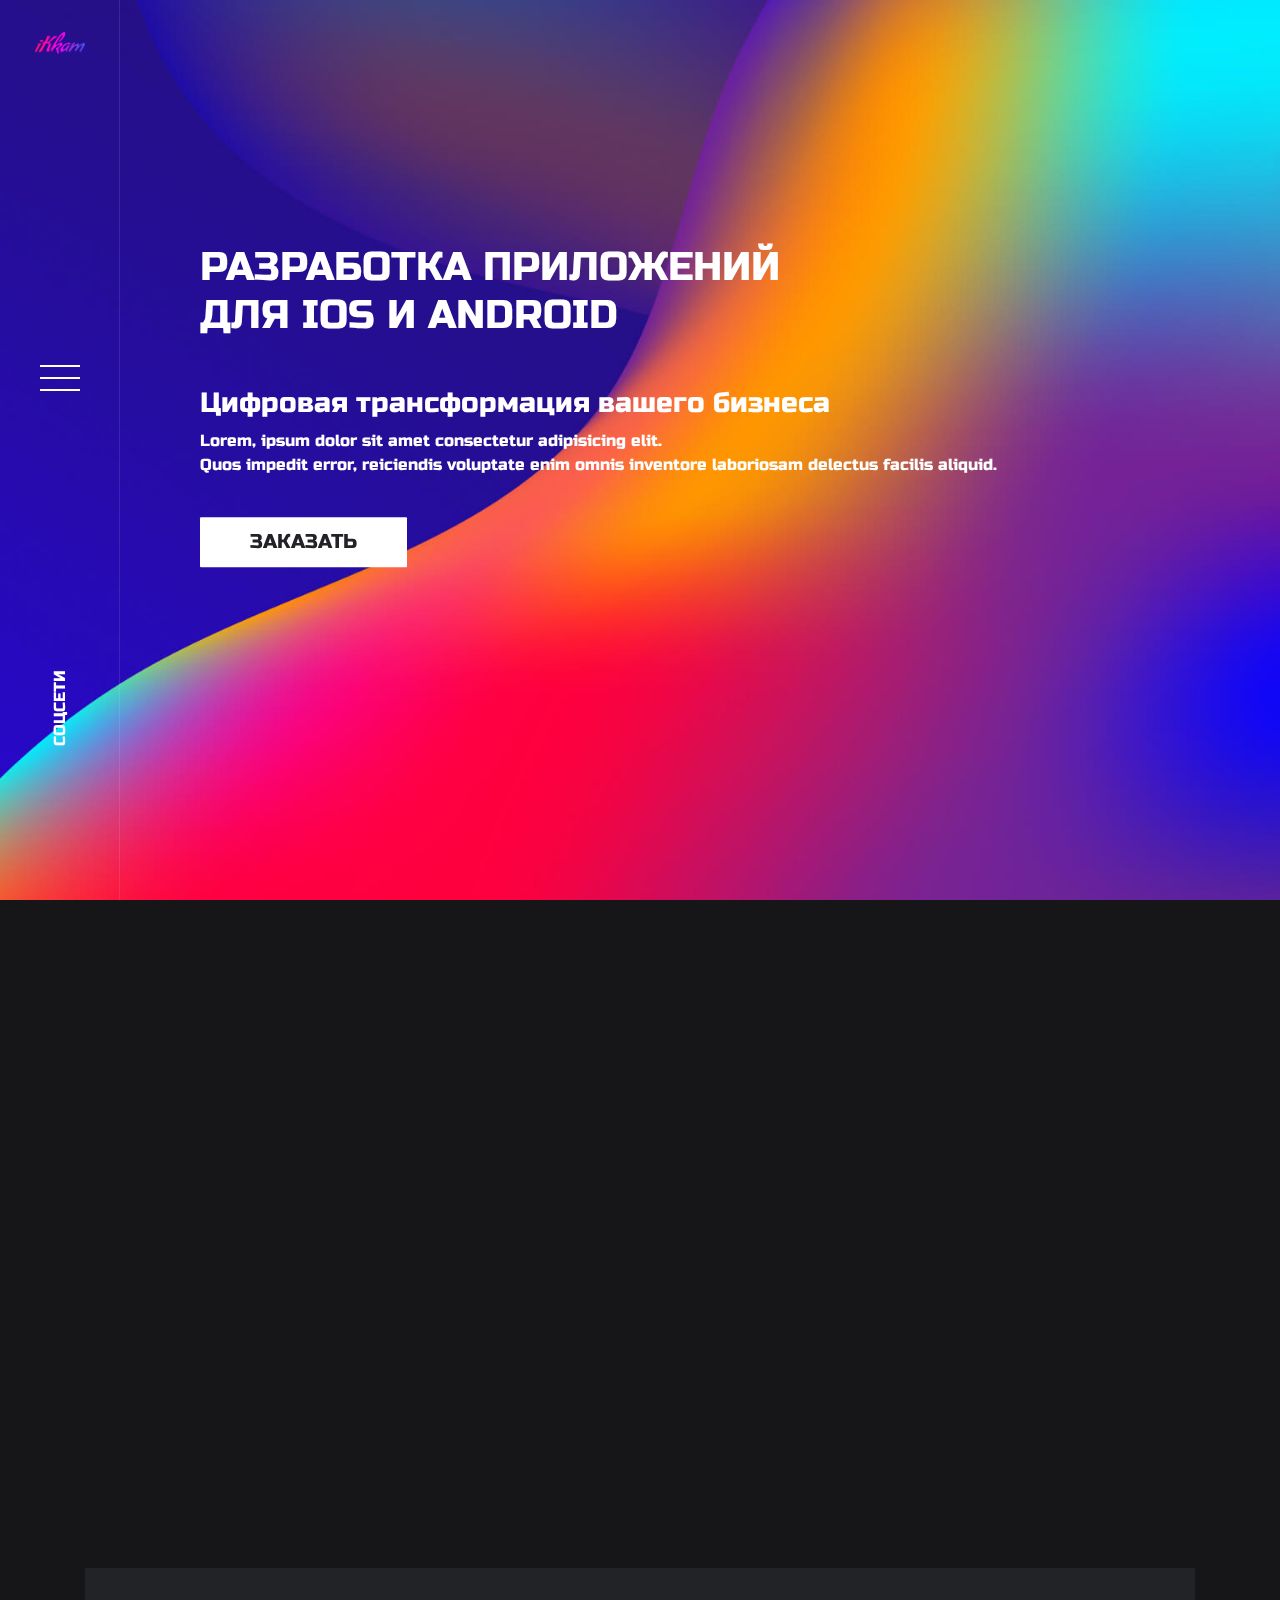
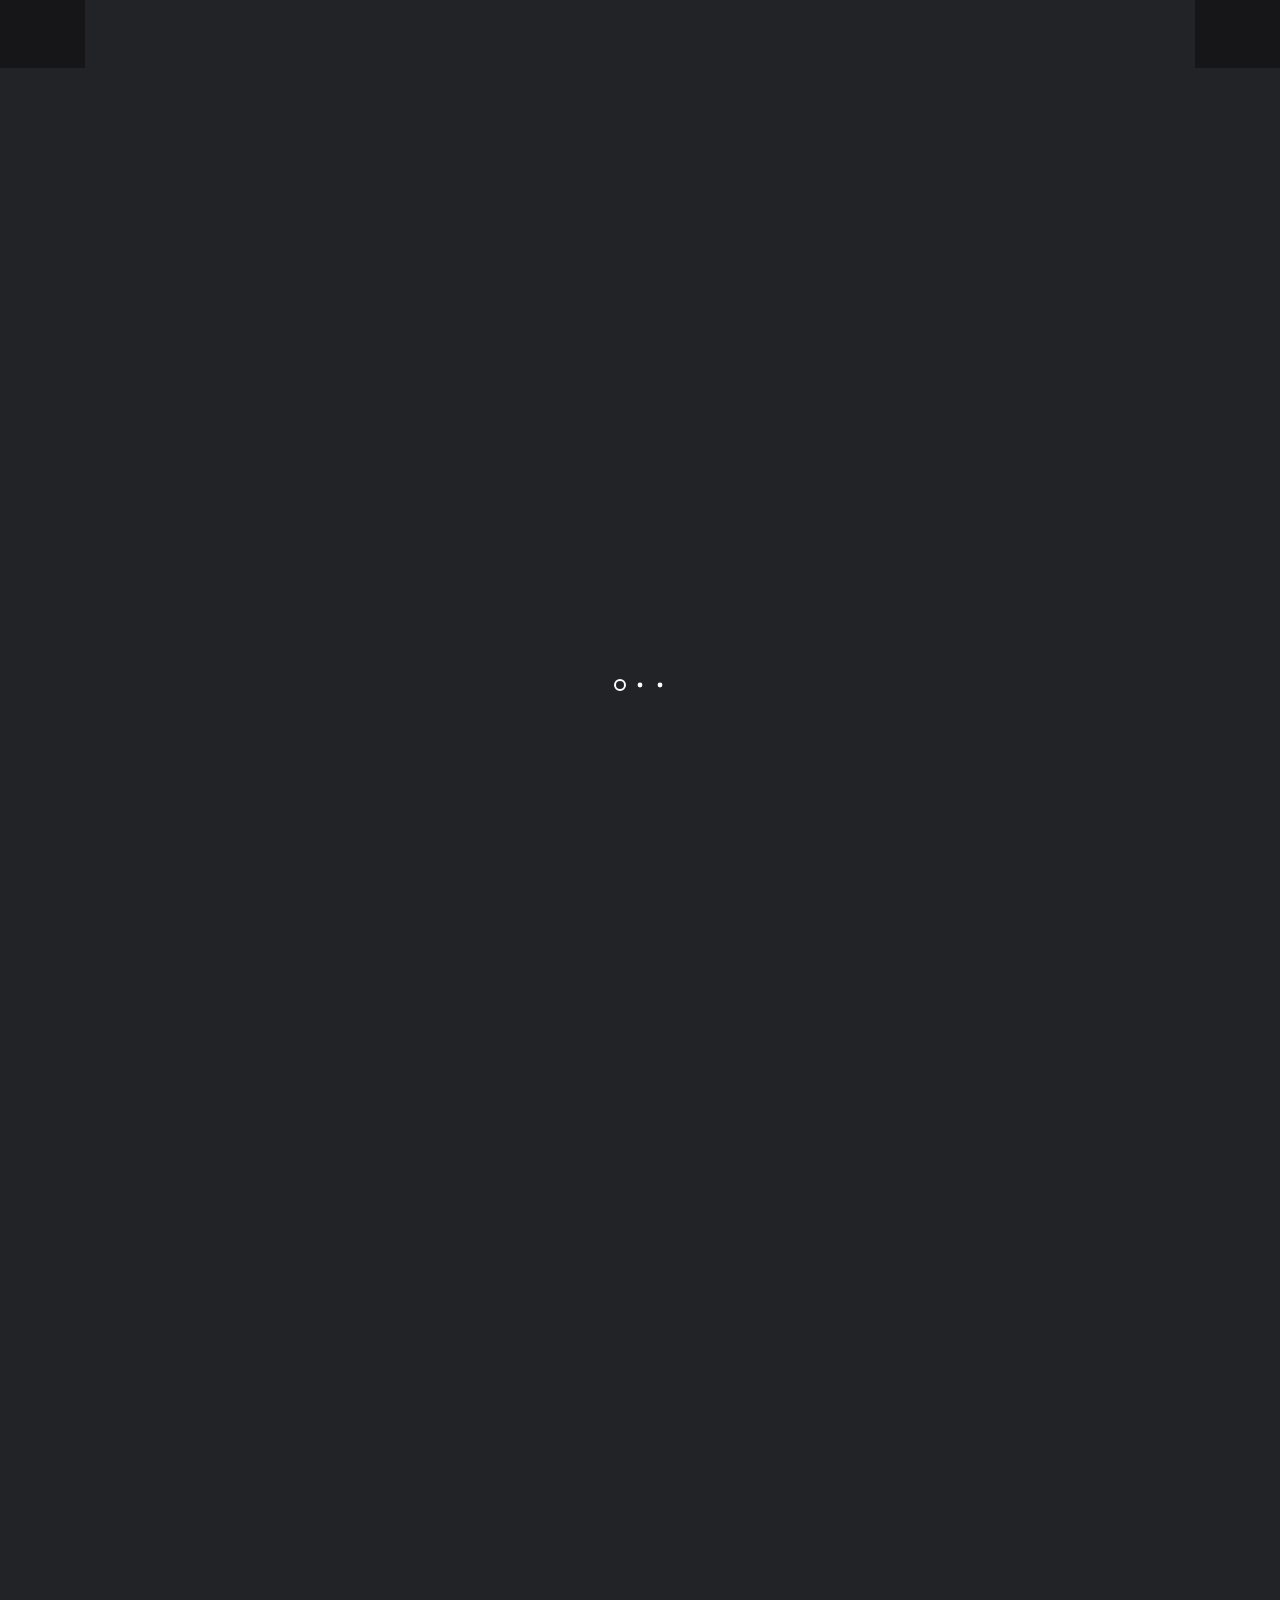
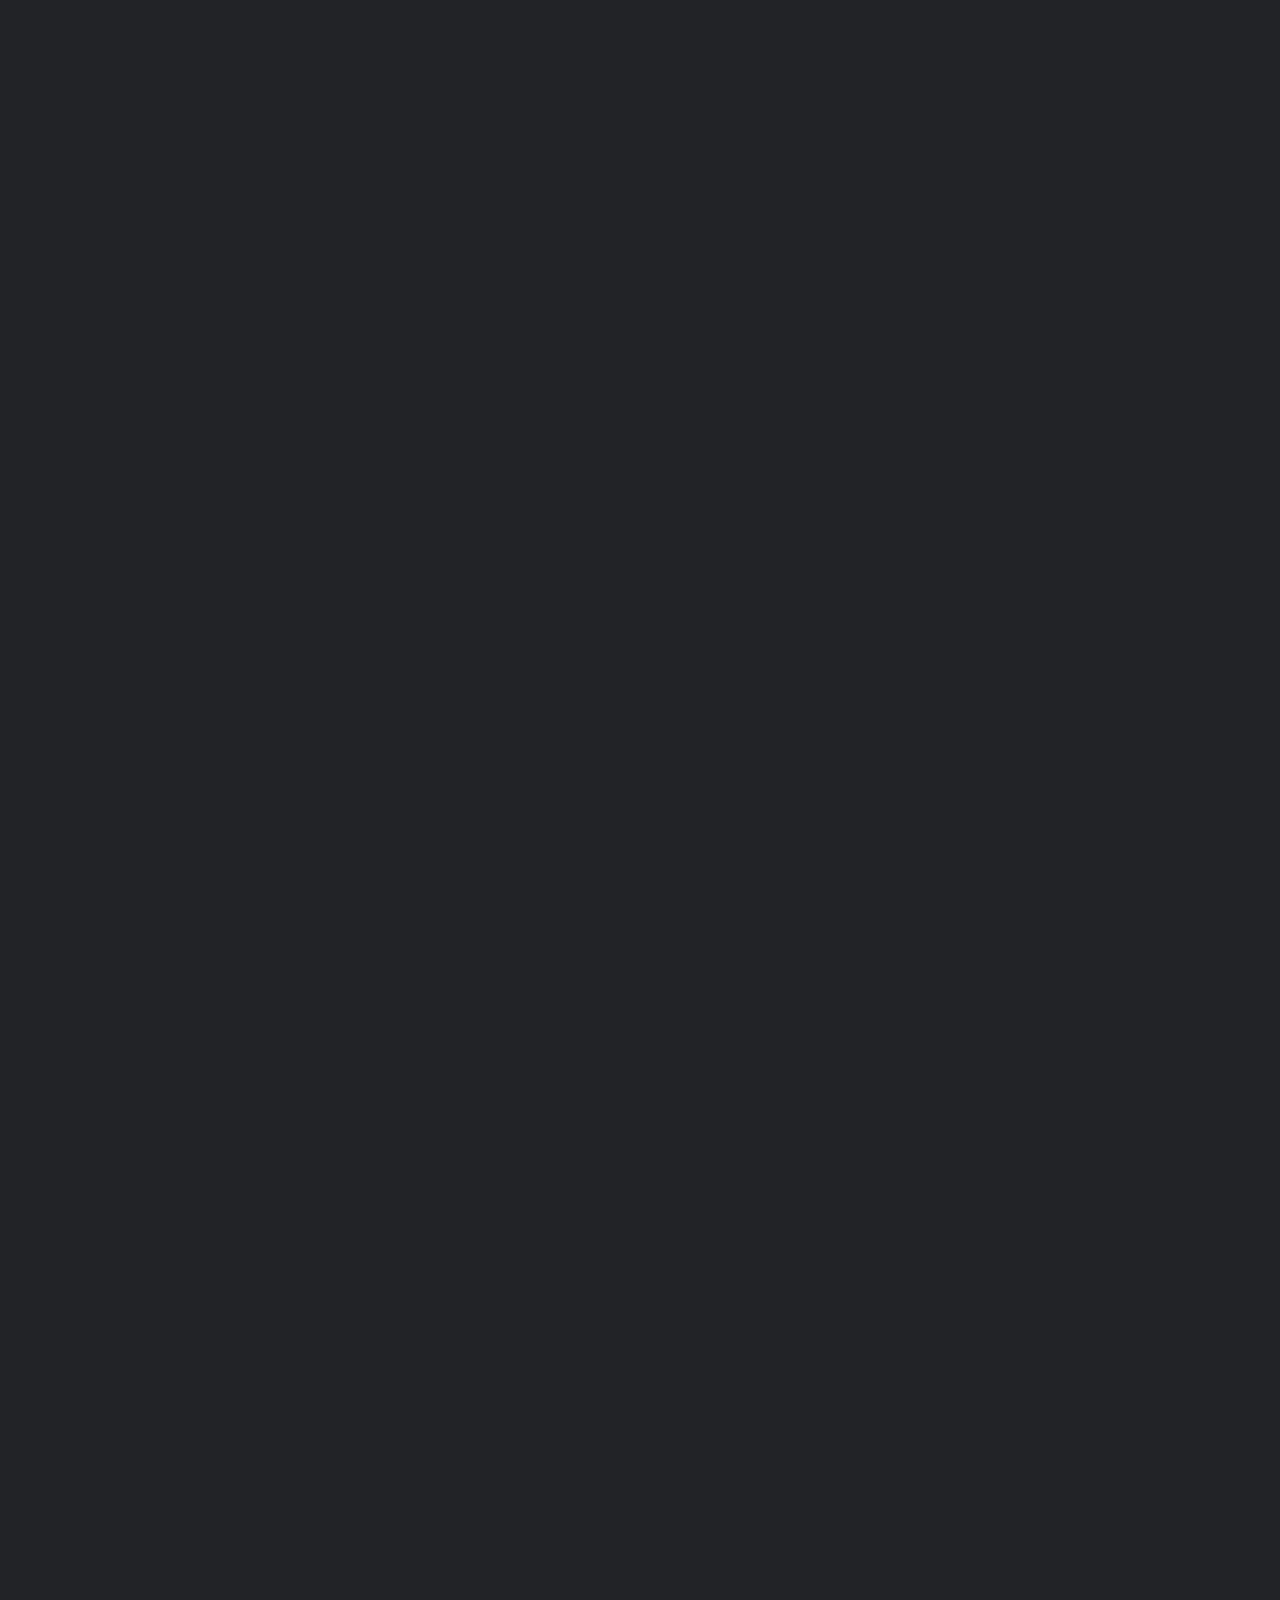
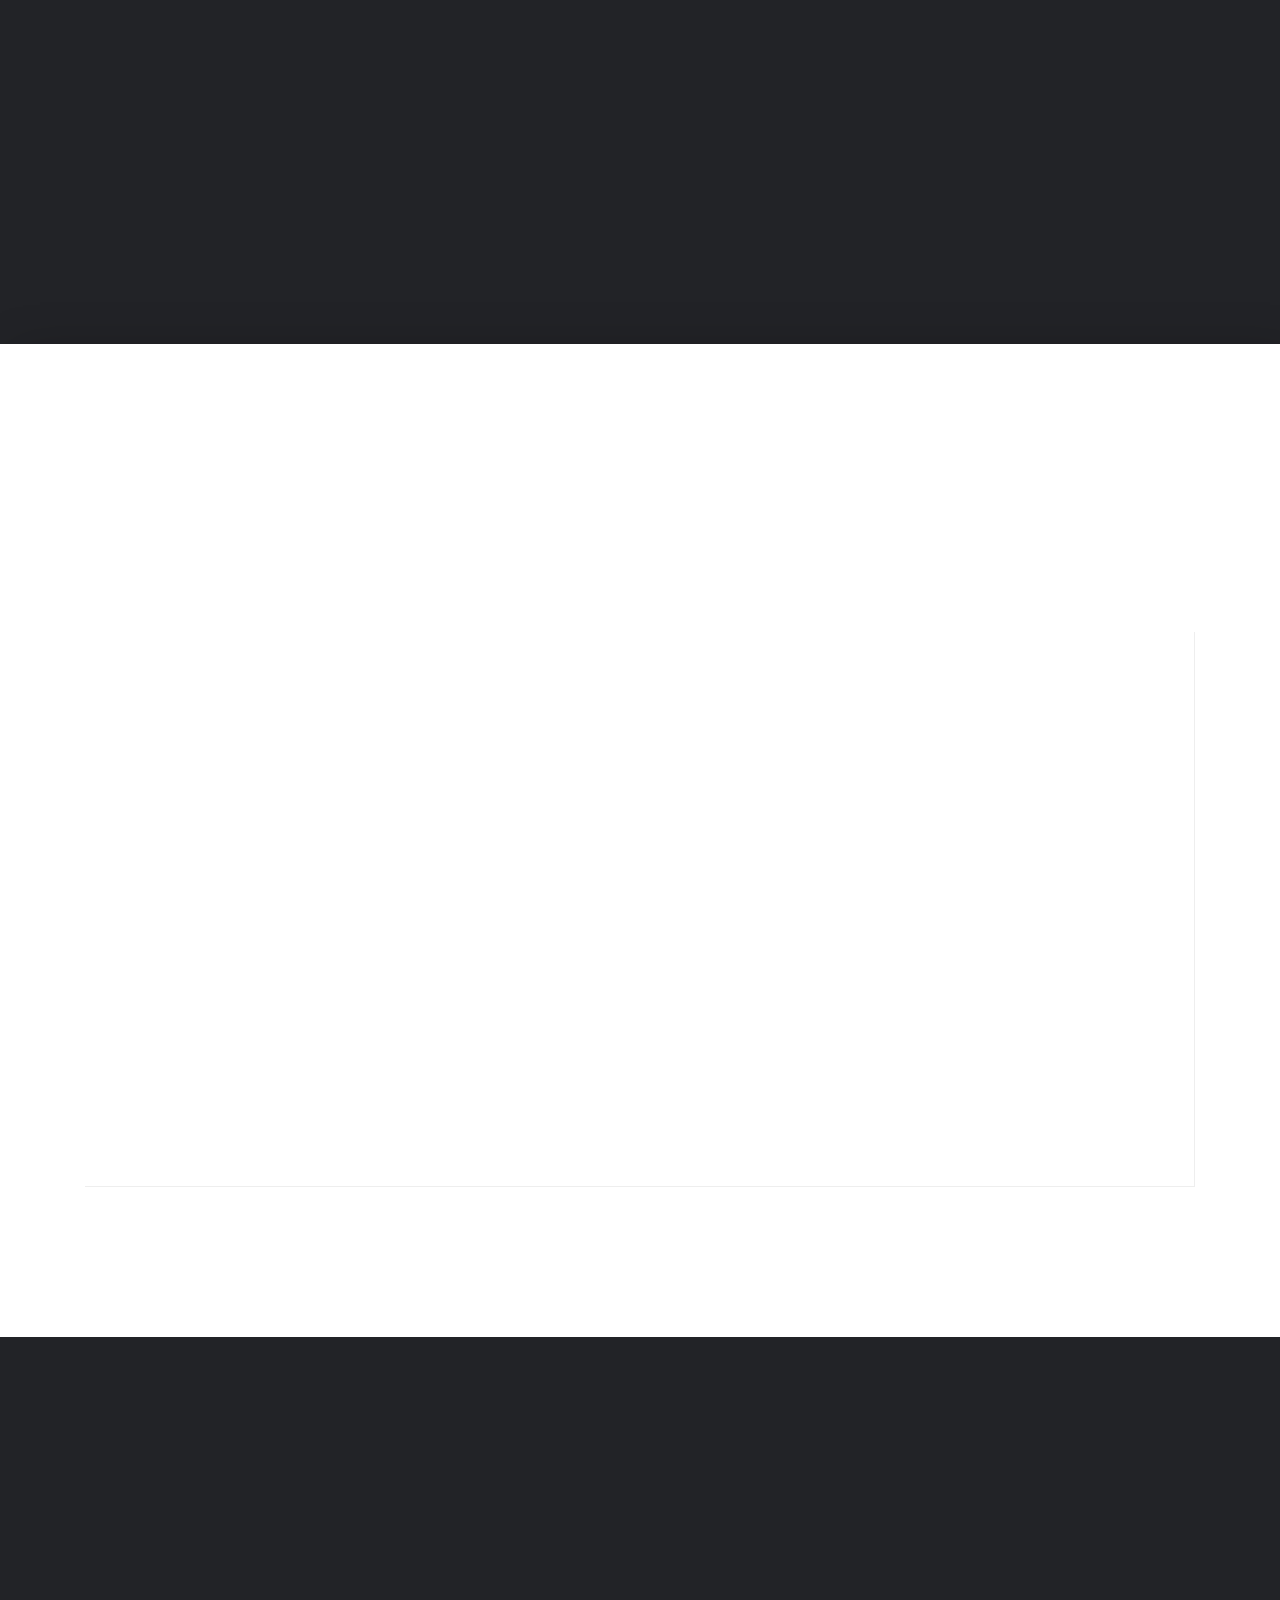
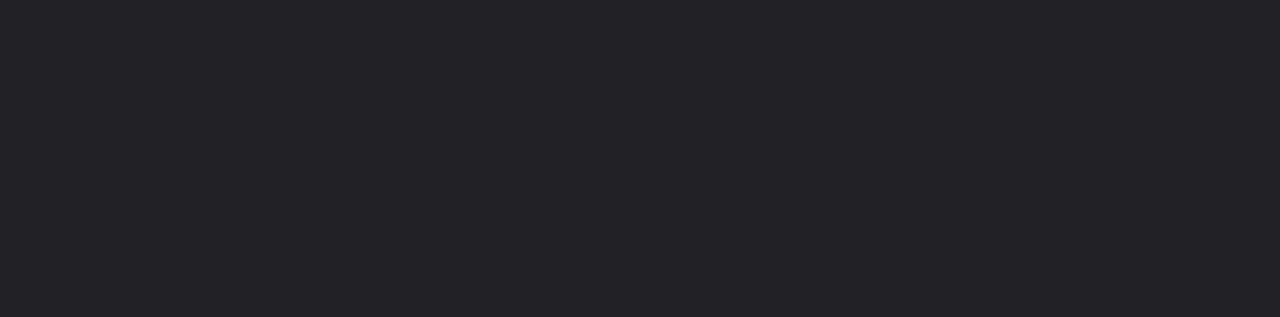
==== commit 867d0f99: "initial commit" ====
--- a/index.html
+++ b/index.html
@@ -66,7 +66,7 @@
     <div class="inner">
       <ul data-splitting>
         <li><a href="index.html">Digital Agency</a></li>
-        <li><a href="services.html">Услуги</a> </li>
+        <li><a href="price.html">Услуги</a> </li>
         <li><a href="about.html">О нас</a> </li>
         <li><a href="showcases.html">Портфолио</a> </li>
         <li><a href="contact.html">Контакты</a> </li>
@@ -128,43 +128,20 @@
         </div>
       </div>
       <!-- end hamburger -->
-      <div class="follow-us"> СОЦСЕТЫ </div>
-      <!-- end follow-us -->
-      <div class="equalizer"> <span></span> <span></span> <span></span> <span></span> </div>
-      <!-- end equalizer -->
+      <div class="follow-us"> СОЦСЕТИ </div>
     </aside>
     <!-- end left-side -->
-    <div class="all-cases-link"> <span>ВСЕ КЕЙСЫ</span> <b>+</b> </div>
-    <!-- end all-cases-link -->
     <header class="slider">
-      <div class="swiper-container gallery-top">
+      <div class="swiper-container">
         <div class="swiper-wrapper">
           <div class="swiper-slide" data-background="images/bg-main.jpg"></div>
-          <div class="swiper-slide" data-background="images/bg-main.jpg"></div>
-          <!-- <div class="swiper-slide">
-            <video src="videos/video01.mp4" muted autoplay loop></video>
-          </div> -->
-          <div class="swiper-slide" data-background="images/bg-main.jpg"></div>
-        </div>
-        <!-- end swiper-wrapper -->
-        <div class="slide-progress"> <span>01</span>
-          <div class="swiper-pagination"></div>
-          <span>03</span>
-        </div>
-        <!-- end slide-progress -->
-        <div class="swiper-button-prev">PREV</div>
-        <!-- end button-prev -->
-        <div class="swiper-button-next">NEXT</div>
-        <!-- end buttin-next -->
-      </div>
-      <!-- end gallery-top -->
-      <div class="swiper-container gallery-thumbs">
-        <div class="swiper-wrapper">
-          <div class="swiper-slide"><span>IKKAM</span> <a href="#">КЕЙСЫ</a> </div>
-          <div class="swiper-slide"><span>СИСТЕМА <br> ЛОЯЛЬНОСТИ</span> <a href="#">DISCOVER CASE</a></div>
-          <div class="swiper-slide"><span>КЕЙСЫ 3</span> <a href="#">DISCOVER CASE</a></div>
-        </div>
-        <!-- end swiper-wrapper -->
+          <div class="first-offer">
+            <h1>РАЗРАБОТКА ПРИЛОЖЕНИЙ <br> ДЛЯ IOS И ANDROID</h1>
+            <h3 class="mt-5">Цифровая трансформация вашего бизнеса</h3>
+            <p>Lorem, ipsum dolor sit amet consectetur adipisicing elit. <br> Quos impedit error, reiciendis voluptate enim omnis inventore laboriosam delectus facilis aliquid.</p>
+            <a href="contact.html" class="btn-offer mt-4">ЗАКАЗАТЬ</a>
+          </div>
+        </div>
       </div>
       <!-- end gallery-thumbs -->
     </header>
@@ -180,7 +157,7 @@
           <div class="col-lg-7 wow" data-splitting>
             <p>Если вы будете продолжать мечтать, продолжайте верить — вы окажетесь на своем пути к чему-то удивительному.</p>
             <h6>РАЗРАБОТКА ПРИЛОЖЕНИЙ ДЛЯ IOS И ANDROID</h6>
-            <small>Digital Agency</small> <b>25</b>
+            <small>Digital Agency</small> <b>5</b>
             <h4>Лет<br>
               Опыта</h4>
           </div>
@@ -383,15 +360,13 @@
           <!-- end col-5 -->
           <div class="col-lg-12">
             <ul>
-              <li class="reveal-effect masker wow"> <img src="images/logo01.png" alt="Image"> </li>
-              <li class="reveal-effect masker wow"> <img src="images/logo02.png" alt="Image"> </li>
-              <li class="reveal-effect masker wow"> <img src="images/logo03.png" alt="Image"> </li>
-              <li class="reveal-effect masker wow"> <img src="images/logo04.png" alt="Image"> </li>
-              <li class="reveal-effect masker wow"> <img src="images/logo05.png" alt="Image"> </li>
-              <li class="reveal-effect masker wow"> <img src="images/logo06.png" alt="Image"> </li>
-              <li class="reveal-effect masker wow"> <img src="images/logo07.png" alt="Image"> </li>
-              <li class="reveal-effect masker wow"> <img src="images/logo08.png" alt="Image"> </li>
-              <li class="reveal-effect masker wow"> <img src="images/logo09.png" alt="Image"> </li>
+              <li class="reveal-effect masker wow"> <img src="images/logo1.png" alt="Image"> </li>
+              <li class="reveal-effect masker wow"> <img src="images/logo2.png" alt="Image"> </li>
+              <li class="reveal-effect masker wow"> <img src="images/logo3.png" alt="Image"> </li>
+              <li class="reveal-effect masker wow"> <img src="images/logo4.png" alt="Image"> </li>
+              <li class="reveal-effect masker wow"> <img src="images/logo5.png" alt="Image"> </li>
+              <li class="reveal-effect masker wow"> <img src="images/logo6.png" alt="Image"> </li>
+              <li class="reveal-effect masker wow"> <img src="images/logo7.png" alt="Image"> </li>
             </ul>
           </div>
           <!-- end col-7 -->
@@ -420,7 +395,7 @@
         </div>
         <!-- end col-12 -->
         <div class="col-12">
-          <div class="footer-bar"> <span class="copyright">© 2020 Ikkam | All Rights Reserved</span> <span class="creation">Site created by <a href="#">Cameron Class</a></span> </div>
+          <div class="footer-bar"> <span class="copyright">© 2020 Ikkam | All Rights Reserved</span> </div>
           <!-- end footer-bar -->
         </div>
         <!-- end col-12 -->
--- a/scss/style.css
+++ b/scss/style.css
@@ -1,4 +1,4 @@
-@import url("https://fonts.googleapis.com/css?family=Fjalla+One|Poppins:300,400,600,800&display=swap");@import url("https://fonts.googleapis.com/css2?family=Russo+One&display=swap");*{outline:none !important}body{margin:0;padding:0;font-family:"Russo One", sans-serif;-webkit-font-smoothing:antialiased;text-rendering:optimizeLegibility;-moz-osx-font-smoothing:grayscale;background:#222327}img{max-width:100%}a{color:#222327;-webkit-transition:0.25s ease-in-out;-o-transition:0.25s ease-in-out;transition:0.25s ease-in-out}a:hover{text-decoration:underline;color:#222327}.overflow{overflow:hidden}@media (min-width: 1300px){.container{max-width:1340px}}main{width:100%;display:-webkit-box;display:-ms-flexbox;display:flex;-ms-flex-wrap:wrap;flex-wrap:wrap;position:relative;overflow:hidden;background:#222327}section{position:relative}aside{position:relative}input[type="text"]{max-width:100%;height:58px;border:1px solid #eee;padding:0 20px}input[type="email"]{max-width:100%;height:58px;border:1px solid #eee;padding:0 20px}input[type="search"]{max-width:100%;height:58px;border:1px solid #eee;padding:0 20px}input[type="password"]{max-width:100%;height:58px;border:1px solid #eee;padding:0 20px}input[type="submit"]{height:58px;border:none;background:#222327;color:#fff;padding:0 30px;font-weight:600;font-size:14px}button[type="submit"]{height:58px;border:none;background:#222327;color:#fff;padding:0 30px;font-weight:600;font-size:14px}textarea{max-width:100%;height:140px;border:1px solid #eee;padding:20px}.equalizer{width:26px;height:30px;cursor:pointer;position:relative}.equalizer span{background:#fff;width:2px;height:0px;bottom:0;left:0%;display:block;position:absolute;-webkit-transition:height 0.2s linear;-o-transition:height 0.2s linear;transition:height 0.2s linear}.equalizer span:nth-child(1){margin-left:8px}.equalizer span:nth-child(2){margin-left:16px}.equalizer span:nth-child(4){margin-left:24px}.equalizer.paused span{height:3px !important}.splitting .word,.splitting .char{display:inline-block}.splitting .char{position:relative}.animated .char{display:inline-block;-webkit-animation:texteffect 0.6s cubic-bezier(0.5, 0, 0.5, 1) both;animation:texteffect 0.6s cubic-bezier(0.5, 0, 0.5, 1) both;-webkit-animation-delay:calc(10ms * var(--char-index));animation-delay:calc(10ms * var(--char-index))}.odometer.odometer-auto-theme,.odometer.odometer-theme-car{padding:0}.odometer.odometer-auto-theme .odometer-digit,.odometer.odometer-theme-car .odometer-digit{padding:0}.odometer.odometer-auto-theme .odometer-digit .odometer-value,.odometer.odometer-theme-car .odometer-digit .odometer-value{text-indent:-5px}.odometer.odometer-auto-theme .odometer-digit .odometer-digit-inner,.odometer.odometer-theme-car .odometer-digit .odometer-digit-inner{left:0}.odometer.odometer-auto-theme .odometer-digit .odometer-value,.odometer.odometer-theme-car .odometer-digit .odometer-value{text-indent:0}.pagination{width:100%;float:left;margin:50px 0}.pagination .page-item{display:inline-block;margin-right:10px}.pagination .page-item .page-link{font-weight:600;border-radius:0 !important;font-size:13px;color:#222327;line-height:1;padding:15px 30px}.reveal-effect{float:left;position:relative}.reveal-effect>*{-webkit-animation-duration:1s;animation-duration:1s;-webkit-animation-fill-mode:forwards;animation-fill-mode:forwards;-webkit-animation-timing-function:cubic-bezier(0.785, 0.135, 0.15, 0.86);animation-timing-function:cubic-bezier(0.785, 0.135, 0.15, 0.86);position:relative}.reveal-effect>*{-webkit-animation-fill-mode:forwards;animation-fill-mode:forwards}.reveal-effect{-webkit-transition-property:-webkit-transform;transition-property:-webkit-transform;-o-transition-property:transform;transition-property:transform;transition-property:transform, -webkit-transform}.reveal-effect{-webkit-transition-duration:1.2s;-o-transition-duration:1.2s;transition-duration:1.2s;-webkit-transition-timing-function:cubic-bezier(0.25, 0.1, 0.25, 1);-o-transition-timing-function:cubic-bezier(0.25, 0.1, 0.25, 1);transition-timing-function:cubic-bezier(0.25, 0.1, 0.25, 1)}.reveal-effect.animated{-webkit-transform:translate(0, 0);-ms-transform:translate(0, 0);transform:translate(0, 0)}.reveal-effect.animated *{-webkit-animation-name:show-img-1;animation-name:show-img-1}.reveal-effect:after{-webkit-animation-fill-mode:forwards;animation-fill-mode:forwards;-webkit-animation-timing-function:cubic-bezier(0.785, 0.135, 0.15, 0.86);animation-timing-function:cubic-bezier(0.785, 0.135, 0.15, 0.86)}.reveal-effect:after{content:"";width:100%;height:100%;display:block;position:absolute;top:0;left:0}.reveal-effect:after{-webkit-transform-origin:left top;-ms-transform-origin:left top;transform-origin:left top;-webkit-transform:scale(0.05, 0);-ms-transform:scale(0.05, 0);transform:scale(0.05, 0);-webkit-animation-duration:1s;animation-duration:1s;-webkit-animation-fill-mode:forwards;animation-fill-mode:forwards;-webkit-animation-timing-function:cubic-bezier(0.785, 0.135, 0.15, 0.86);animation-timing-function:cubic-bezier(0.785, 0.135, 0.15, 0.86)}.reveal-effect.masker:after{background-color:#161619}.reveal-effect.animated:after{-webkit-animation-name:slide-bg-2;animation-name:slide-bg-2}.swiper-pagination .swiper-pagination-bullet{width:12px;height:12px;-webkit-transform:scale(0.4);-ms-transform:scale(0.4);transform:scale(0.4);background:#fff;opacity:1;border-radius:50%}.swiper-pagination .swiper-pagination-bullet:hover{-webkit-transition:box-shadow 0.3s ease;-webkit-transition:-webkit-box-shadow 0.3s ease;transition:-webkit-box-shadow 0.3s ease;-o-transition:box-shadow 0.3s ease;transition:box-shadow 0.3s ease;transition:box-shadow 0.3s ease, -webkit-box-shadow 0.3s ease;-webkit-transition:background-color 0.3s ease, -webkit-transform 0.3s ease;transition:background-color 0.3s ease, -webkit-transform 0.3s ease;-o-transition:background-color 0.3s ease, transform 0.3s ease;transition:background-color 0.3s ease, transform 0.3s ease;transition:background-color 0.3s ease, transform 0.3s ease, -webkit-transform 0.3s ease;-webkit-transform:scale(1);-webkit-box-shadow:0 0 0 2px rgba(255,255,255,0);box-shadow:0 0 0 2px rgba(255,255,255,0);border:2px solid #fff;background:none}.swiper-pagination .swiper-pagination-bullet-active{-webkit-transition:box-shadow 0.3s ease;-webkit-transition:-webkit-box-shadow 0.3s ease;transition:-webkit-box-shadow 0.3s ease;-o-transition:box-shadow 0.3s ease;transition:box-shadow 0.3s ease;transition:box-shadow 0.3s ease, -webkit-box-shadow 0.3s ease;-webkit-transition:background-color 0.3s ease, -webkit-transform 0.3s ease;transition:background-color 0.3s ease, -webkit-transform 0.3s ease;-o-transition:background-color 0.3s ease, transform 0.3s ease;transition:background-color 0.3s ease, transform 0.3s ease;transition:background-color 0.3s ease, transform 0.3s ease, -webkit-transform 0.3s ease;-webkit-transform:scale(1);-webkit-box-shadow:0 0 0 2px rgba(255,255,255,0);box-shadow:0 0 0 2px rgba(255,255,255,0);border:2px solid #fff;background:none}.preloader{width:100%;height:100%;display:-webkit-box;display:-ms-flexbox;display:flex;-ms-flex-wrap:wrap;flex-wrap:wrap;-ms-flex-line-pack:center;align-content:center;position:fixed;left:0;top:0;z-index:11;background:#75dab4;text-align:center;-webkit-transition:all 0.3s ease;-o-transition:all 0.3s ease;transition:all 0.3s ease;-o-transition-duration:500ms;transition-duration:500ms;-webkit-transition-duration:500ms;-o-transition-timing-function:cubic-bezier(0.86, 0, 0.07, 1);transition-timing-function:cubic-bezier(0.86, 0, 0.07, 1);-webkit-transition-timing-function:cubic-bezier(0.86, 0, 0.07, 1);overflow:hidden;-webkit-transition-delay:0.6s;-o-transition-delay:0.6s;transition-delay:0.6s}.preloader *{-webkit-transition:all 0.3s ease;-o-transition:all 0.3s ease;transition:all 0.3s ease;-o-transition-duration:500ms;transition-duration:500ms;-webkit-transition-duration:500ms;-o-transition-timing-function:cubic-bezier(0.86, 0, 0.07, 1);transition-timing-function:cubic-bezier(0.86, 0, 0.07, 1);-webkit-transition-timing-function:cubic-bezier(0.86, 0, 0.07, 1)}.preloader .layer{width:100%;height:100%;position:absolute;left:0;top:0;background:#1c1c1c;-webkit-transition-delay:0.3s;-o-transition-delay:0.3s;transition-delay:0.3s}.preloader .inner{display:inline-block;text-align:center;position:relative;z-index:2;margin:0 auto}.preloader .inner span{color:#fff;text-transform:uppercase;font-weight:600;font-size:13px}.preloader .inner figure{display:block;margin-bottom:20px;-webkit-transition-delay:0.1s;-o-transition-delay:0.1s;transition-delay:0.1s}.preloader .inner figure img{height:40px;-webkit-transform:translateX(-7px);-ms-transform:translateX(-7px);transform:translateX(-7px)}.page-loaded .preloader{left:-100%}.page-loaded .preloader .inner figure{opacity:0;-webkit-transform:scale(1.5);-ms-transform:scale(1.5);transform:scale(1.5)}.page-loaded .preloader .inner span{-webkit-transform:translateY(20px);-ms-transform:translateY(20px);transform:translateY(20px);opacity:0}.page-loaded .preloader .layer{left:-100%}.page-loaded .left-side{left:0;opacity:1}.page-loaded .slider{-webkit-filter:blur(0);filter:blur(0);-webkit-transform:scale(1);-ms-transform:scale(1);transform:scale(1)}.page-loaded .page-header{-webkit-filter:blur(0);filter:blur(0);-webkit-transform:scale(1);-ms-transform:scale(1);transform:scale(1)}.page-loaded .all-cases-link{right:15px}.page-transition{width:100%;height:100%;position:fixed;right:-100%;top:0;z-index:13;opacity:0;visibility:hidden;opacity:0;visibility:hidden;-webkit-transition:all 0.3s ease;-o-transition:all 0.3s ease;transition:all 0.3s ease;-o-transition-duration:500ms;transition-duration:500ms;-webkit-transition-duration:500ms;-o-transition-timing-function:cubic-bezier(0.86, 0, 0.07, 1);transition-timing-function:cubic-bezier(0.86, 0, 0.07, 1);-webkit-transition-timing-function:cubic-bezier(0.86, 0, 0.07, 1);background:#75dab4}.page-transition .layer{width:0;height:100%;position:absolute;right:0;top:0;background:#1c1c1c;-webkit-transition:all 0.3s ease;-o-transition:all 0.3s ease;transition:all 0.3s ease;-o-transition-duration:500ms;transition-duration:500ms;-webkit-transition-duration:500ms;-o-transition-timing-function:cubic-bezier(0.86, 0, 0.07, 1);transition-timing-function:cubic-bezier(0.86, 0, 0.07, 1);-webkit-transition-timing-function:cubic-bezier(0.86, 0, 0.07, 1);-webkit-transition-delay:0.3s;-o-transition-delay:0.3s;transition-delay:0.3s}.page-transition.active{opacity:1;visibility:visible;right:0}.page-transition.active .layer{width:100%}.site-navigation{width:100%;height:100vh;display:-webkit-box;display:-ms-flexbox;display:flex;-ms-flex-wrap:wrap;flex-wrap:wrap;-webkit-box-orient:vertical;-webkit-box-direction:normal;-ms-flex-direction:column;flex-direction:column;-webkit-box-pack:center;-ms-flex-pack:center;justify-content:center;position:fixed;right:-100%;top:0;z-index:9;opacity:0;visibility:hidden;-webkit-transition:all 0.3s ease;-o-transition:all 0.3s ease;transition:all 0.3s ease;-o-transition-duration:500ms;transition-duration:500ms;-webkit-transition-duration:500ms;-o-transition-timing-function:cubic-bezier(0.86, 0, 0.07, 1);transition-timing-function:cubic-bezier(0.86, 0, 0.07, 1);-webkit-transition-timing-function:cubic-bezier(0.86, 0, 0.07, 1);background:#75dab4;padding-left:90px}.site-navigation .layer{width:0;height:100%;position:absolute;right:0;top:0;background:#161619;-webkit-transition:all 0.3s ease;-o-transition:all 0.3s ease;transition:all 0.3s ease;-o-transition-duration:500ms;transition-duration:500ms;-webkit-transition-duration:500ms;-o-transition-timing-function:cubic-bezier(0.86, 0, 0.07, 1);transition-timing-function:cubic-bezier(0.86, 0, 0.07, 1);-webkit-transition-timing-function:cubic-bezier(0.86, 0, 0.07, 1);-webkit-transition-delay:0.3s;-o-transition-delay:0.3s;transition-delay:0.3s}.site-navigation .inner{position:relative;z-index:2;padding-left:100px;-webkit-transition:0.25s ease-in-out;-o-transition:0.25s ease-in-out;transition:0.25s ease-in-out;-webkit-transition-delay:0.7s;-o-transition-delay:0.7s;transition-delay:0.7s;opacity:0}.site-navigation .inner ul{margin:0;padding:0;-webkit-animation-duration:1s;animation-duration:1s}.site-navigation .inner ul li{display:block;margin:5px 0;padding:5px 0}.site-navigation .inner ul li ul{margin-top:0;margin-bottom:10px;display:none}.site-navigation .inner ul li ul li{display:block;margin:0}.site-navigation .inner ul li ul li a{font-size:26px}.site-navigation .inner ul li i{margin-left:20px;font-size:30px;color:#fff;display:inline-block;line-height:1;-webkit-transform:translateY(-5px);-ms-transform:translateY(-5px);transform:translateY(-5px);cursor:pointer}.site-navigation .inner ul li small{width:100%;display:block;color:#fff;opacity:0.7;letter-spacing:0.5px;font-size:11px;text-transform:uppercase;font-weight:600;-webkit-transform:translateY(-15px);-ms-transform:translateY(-15px);transform:translateY(-15px)}.site-navigation .inner ul li a{font-size:50px;display:inline-block;font-weight:800;color:#fff;-webkit-transition:0.25s ease-in-out;-o-transition:0.25s ease-in-out;transition:0.25s ease-in-out}.site-navigation .inner ul li a:hover{color:#75dab4;text-decoration:none}.site-navigation.active{opacity:1;visibility:visible;right:0}.site-navigation.active .layer{width:100%}.site-navigation.active .inner{opacity:1}.section-title{font-family:"Russo One", sans-serif;margin-bottom:80px;line-height:1.4;font-size:3.2vw;letter-spacing:2px}.social-media{width:100%;height:100%;display:-webkit-box;display:-ms-flexbox;display:flex;-ms-flex-wrap:wrap;flex-wrap:wrap;-webkit-box-orient:vertical;-webkit-box-direction:normal;-ms-flex-direction:column;flex-direction:column;-webkit-box-pack:center;-ms-flex-pack:center;justify-content:center;-webkit-box-align:center;-ms-flex-align:center;align-items:center;position:fixed;right:-100%;top:0;z-index:3;background:#75dab4;opacity:0;visibility:hidden;-webkit-transition:all 0.3s ease;-o-transition:all 0.3s ease;transition:all 0.3s ease;-o-transition-duration:500ms;transition-duration:500ms;-webkit-transition-duration:500ms;-o-transition-timing-function:cubic-bezier(0.86, 0, 0.07, 1);transition-timing-function:cubic-bezier(0.86, 0, 0.07, 1);-webkit-transition-timing-function:cubic-bezier(0.86, 0, 0.07, 1)}.social-media .layer{width:0;height:100%;position:absolute;right:0;top:0;background:#161619;-webkit-transition:all 0.3s ease;-o-transition:all 0.3s ease;transition:all 0.3s ease;-o-transition-duration:500ms;transition-duration:500ms;-webkit-transition-duration:500ms;-o-transition-timing-function:cubic-bezier(0.86, 0, 0.07, 1);transition-timing-function:cubic-bezier(0.86, 0, 0.07, 1);-webkit-transition-timing-function:cubic-bezier(0.86, 0, 0.07, 1);-webkit-transition-delay:0.3s;-o-transition-delay:0.3s;transition-delay:0.3s}.social-media .inner{position:relative;z-index:2;padding-left:100px;-webkit-transition:0.25s ease-in-out;-o-transition:0.25s ease-in-out;transition:0.25s ease-in-out;-webkit-transition-delay:0.7s;-o-transition-delay:0.7s;transition-delay:0.7s;opacity:0;text-align:center;width:100%}.social-media .inner h5{font-size:3vw;font-weight:600;color:#fff;margin-bottom:50px}.social-media .inner ul{display:block;margin:0;padding:0}.social-media .inner ul li{font-size:2vw;display:inline-block;margin:0 40px;padding:0;list-style:none}.social-media .inner ul li a{color:#fff}.social-media .inner ul li a:hover{color:#75dab4;text-decoration:none}.social-media.active{opacity:1;visibility:visible;right:0}.social-media.active .layer{width:100%}.social-media.active .inner{opacity:1}.all-cases{width:100%;height:100%;display:-webkit-box;display:-ms-flexbox;display:flex;-ms-flex-wrap:wrap;flex-wrap:wrap;-webkit-box-orient:vertical;-webkit-box-direction:normal;-ms-flex-direction:column;flex-direction:column;-webkit-box-pack:center;-ms-flex-pack:center;justify-content:center;-webkit-box-align:center;-ms-flex-align:center;align-items:center;position:fixed;right:-100%;top:0;z-index:3;background:#75dab4;opacity:0;visibility:hidden;-webkit-transition:all 0.3s ease;-o-transition:all 0.3s ease;transition:all 0.3s ease;-o-transition-duration:500ms;transition-duration:500ms;-webkit-transition-duration:500ms;-o-transition-timing-function:cubic-bezier(0.86, 0, 0.07, 1);transition-timing-function:cubic-bezier(0.86, 0, 0.07, 1);-webkit-transition-timing-function:cubic-bezier(0.86, 0, 0.07, 1)}.all-cases .layer{width:0;height:100%;position:absolute;right:0;top:0;background:#161619;-webkit-transition:all 0.3s ease;-o-transition:all 0.3s ease;transition:all 0.3s ease;-o-transition-duration:500ms;transition-duration:500ms;-webkit-transition-duration:500ms;-o-transition-timing-function:cubic-bezier(0.86, 0, 0.07, 1);transition-timing-function:cubic-bezier(0.86, 0, 0.07, 1);-webkit-transition-timing-function:cubic-bezier(0.86, 0, 0.07, 1);-webkit-transition-delay:0.3s;-o-transition-delay:0.3s;transition-delay:0.3s}.all-cases .inner{position:relative;z-index:2;padding-left:220px;-webkit-transition:0.25s ease-in-out;-o-transition:0.25s ease-in-out;transition:0.25s ease-in-out;-webkit-transition-delay:0.7s;-o-transition-delay:0.7s;transition-delay:0.7s;opacity:0;width:100%}.all-cases .inner ul{display:block;max-height:500px;overflow-y:scroll;margin:0;padding:0}.all-cases .inner ul li{font-size:8vw;font-weight:800;margin:0;padding:0;list-style:none}.all-cases .inner ul li a{-webkit-text-stroke-width:1px;-webkit-text-stroke-color:#fff;color:transparent}.all-cases .inner ul li a:hover{color:#fff;text-decoration:none}.all-cases.active{opacity:1;visibility:visible;right:0}.all-cases.active .layer{width:100%}.all-cases.active .inner{opacity:1}.all-cases-link{position:absolute;right:-100%;top:20px;z-index:5;-webkit-transition:all 0.3s ease;-o-transition:all 0.3s ease;transition:all 0.3s ease;-o-transition-duration:500ms;transition-duration:500ms;-webkit-transition-duration:500ms;-o-transition-timing-function:cubic-bezier(0.86, 0, 0.07, 1);transition-timing-function:cubic-bezier(0.86, 0, 0.07, 1);-webkit-transition-timing-function:cubic-bezier(0.86, 0, 0.07, 1);-webkit-transition-delay:1s;-o-transition-delay:1s;transition-delay:1s}.all-cases-link span{color:#fff;font-family:"Russo One", sans-serif;margin-right:10px}.all-cases-link b{width:40px;height:40px;line-height:44px;font-size:25px;font-weight:300;display:inline-block;background:#fff;color:#222327;text-align:center;border-radius:50%;cursor:pointer}.all-cases-link b:hover{background:#75dab4;text-decoration:none;color:#fff}.left-side{width:120px;height:100vh;display:-webkit-box;display:-ms-flexbox;display:flex;-webkit-box-orient:vertical;-webkit-box-direction:normal;-ms-flex-direction:column;flex-direction:column;position:absolute;left:-100%;top:0;z-index:10;text-align:center;border-right:1px solid rgba(255,255,255,0.1);padding:30px 0;-webkit-transition:all 0.3s ease;-o-transition:all 0.3s ease;transition:all 0.3s ease;-o-transition-duration:500ms;transition-duration:500ms;-webkit-transition-duration:500ms;-o-transition-timing-function:cubic-bezier(0.86, 0, 0.07, 1);transition-timing-function:cubic-bezier(0.86, 0, 0.07, 1);-webkit-transition-timing-function:cubic-bezier(0.86, 0, 0.07, 1);-webkit-transition-delay:1s;-o-transition-delay:1s;transition-delay:1s;opacity:0}.left-side .logo{display:inline-block;margin-bottom:auto}.left-side .logo img{width:50px}.left-side .hamburger{margin:auto}.left-side .follow-us{width:100px;font-family:"Russo One", sans-serif;color:#fff;text-align:center;-webkit-transform:rotate(-90deg);-ms-transform:rotate(-90deg);transform:rotate(-90deg);margin:auto;cursor:pointer}.left-side .equalizer{margin:auto;margin-bottom:0}.slider{width:100%;height:100vh;display:-webkit-box;display:-ms-flexbox;display:flex;-ms-flex-wrap:wrap;flex-wrap:wrap;position:relative;z-index:2;-webkit-transition:all 0.3s ease;-o-transition:all 0.3s ease;transition:all 0.3s ease;-o-transition-duration:500ms;transition-duration:500ms;-webkit-transition-duration:500ms;-o-transition-timing-function:cubic-bezier(0.86, 0, 0.07, 1);transition-timing-function:cubic-bezier(0.86, 0, 0.07, 1);-webkit-transition-timing-function:cubic-bezier(0.86, 0, 0.07, 1);-webkit-transform:scale(1.2);-ms-transform:scale(1.2);transform:scale(1.2);-webkit-filter:blur(20px);filter:blur(20px);-webkit-transition-delay:0.8s;-o-transition-delay:0.8s;transition-delay:0.8s}.slider .swiper-container{width:100%;height:100vh;display:-webkit-box;display:-ms-flexbox;display:flex;-ms-flex-wrap:wrap;flex-wrap:wrap;overflow:visible}.slider .swiper-container .swiper-slide{background-size:cover;background-position:center;overflow:hidden}.slider .swiper-container .swiper-slide video{min-width:100%;min-height:100%;position:absolute;left:50%;top:50%;-webkit-transform:translate(-50%, -50%);-ms-transform:translate(-50%, -50%);transform:translate(-50%, -50%);opacity:0.6}.slider .gallery-top{height:100%;width:100%;background:#222327}.slider .gallery-thumbs{width:calc(100% - 240px);display:-webkit-box;display:-ms-flexbox;display:flex;-ms-flex-wrap:wrap;flex-wrap:wrap;margin:0 120px;padding-bottom:30px;z-index:9;position:absolute;bottom:30%;right:0;height:auto;color:#fff}.slider .gallery-thumbs .swiper-slide{width:90%;height:100%;opacity:0.4;text-align:center;-webkit-filter:blur(3px);filter:blur(3px)}.slider .gallery-thumbs .swiper-slide span{margin-left:50%;-webkit-transform:translateX(-50%);-ms-transform:translateX(-50%);transform:translateX(-50%);float:left;font-size:3vw;line-height:5vw;font-weight:800}.slider .gallery-thumbs .swiper-slide a{display:none;font-size:13px;color:#fff;font-family:"Russo One", sans-serif;padding-bottom:5px;position:relative}.slider .gallery-thumbs .swiper-slide a:before{content:"";width:20px;height:2px;background:#fff;position:absolute;left:0;bottom:0;-webkit-transition:0.25s ease-in-out;-o-transition:0.25s ease-in-out;transition:0.25s ease-in-out}.slider .gallery-thumbs .swiper-slide a:hover{text-decoration:none}.slider .gallery-thumbs .swiper-slide a:hover:before{width:100%}.slider .gallery-thumbs .swiper-slide-active{width:100%;opacity:1;-webkit-transform:scale(1.4);-ms-transform:scale(1.4);transform:scale(1.4);-webkit-filter:blur(0px);filter:blur(0px)}.slider .gallery-thumbs .swiper-slide-active span{font-size:4vw}.slider .gallery-thumbs .swiper-slide-active a{display:inline-block}.slider .swiper-button-prev{height:auto;position:absolute;left:auto;top:auto;right:100px;bottom:30px;font-family:"Russo One", sans-serif;color:#fff;background:none;font-size:14px}.slider .swiper-button-next{height:auto;position:absolute;left:auto;top:auto;right:30px;bottom:30px;font-family:"Russo One", sans-serif;color:#fff;background:none;font-size:14px}.slider .slide-progress{width:33%;display:-webkit-box;display:-ms-flexbox;display:flex;-ms-flex-wrap:nowrap;flex-wrap:nowrap;position:absolute;left:50%;bottom:30px;margin-left:-110px;z-index:3;text-align:center}.slider .slide-progress span{display:inline-block;color:#fff;font-family:"Russo One", sans-serif;font-size:14px}.slider .slide-progress .swiper-pagination{width:160px;height:2px;margin:auto 10px;display:inline-block;position:static;background:rgba(255,255,255,0.3)}.slider .slide-progress .swiper-pagination .swiper-pagination-progressbar-fill{background:#fff}.video-hero{width:100%;height:100vh;display:-webkit-box;display:-ms-flexbox;display:flex;-ms-flex-wrap:wrap;flex-wrap:wrap;-webkit-box-align:center;-ms-flex-align:center;align-items:center;position:relative}.video-hero .video-bg{width:100%;height:100%;position:absolute;left:0;top:0;overflow:hidden;background:#222327}.video-hero .video-bg video{min-width:100%;min-height:100%;position:absolute;left:50%;top:50%;-webkit-transform:translate(-50%, -50%);-ms-transform:translate(-50%, -50%);transform:translate(-50%, -50%);opacity:0.6}.video-hero .video-bg img{width:100%;height:100%;-o-object-fit:cover;object-fit:cover}.video-hero .inner{width:100%;display:block;text-align:center;position:relative;z-index:2}.video-hero .inner span{width:100%;float:left;font-size:8vw;line-height:5vw;font-weight:800;color:#fff;margin-bottom:30px}.video-hero .inner a{font-size:19px;color:#fff;font-family:"Russo One", sans-serif;padding-bottom:5px;position:relative;border-bottom:2px solid #fff;padding-bottom:4px}.video-hero .inner a:hover{text-decoration:none;color:#75dab4}.carousel-hero{width:100%;height:100vh;display:-webkit-box;display:-ms-flexbox;display:flex;-ms-flex-wrap:wrap;flex-wrap:wrap;position:relative}.carousel-hero .carousel-slider{width:100%;display:-webkit-box;display:-ms-flexbox;display:flex;-ms-flex-wrap:wrap;flex-wrap:wrap;overflow:hidden}.carousel-hero .carousel-slider .swiper-slide{display:-webkit-box;display:-ms-flexbox;display:flex;-ms-flex-wrap:wrap;flex-wrap:wrap;-webkit-box-align:center;-ms-flex-align:center;align-items:center;margin:0;background-size:cover;background-position:center}.carousel-hero .carousel-slider .swiper-slide.swiper-slide-active{-webkit-box-shadow:0 0 50px rgba(0,0,0,0.5);box-shadow:0 0 50px rgba(0,0,0,0.5);z-index:3}.carousel-hero .carousel-slider .swiper-slide.swiper-slide-active .inner{opacity:1}.carousel-hero .carousel-slider .swiper-slide.swiper-slide-active:after{opacity:0.4}.carousel-hero .carousel-slider .swiper-slide:after{content:"";width:100%;height:100%;position:absolute;left:0;top:0;background:#222327;opacity:0.7}.carousel-hero .carousel-slider .swiper-slide .inner{width:100%;display:block;text-align:center;color:#fff;position:relative;z-index:2;opacity:0;-webkit-transition:0.25s ease-in-out;-o-transition:0.25s ease-in-out;transition:0.25s ease-in-out}.carousel-hero .carousel-slider .swiper-slide .inner h2{width:100%;float:left;font-size:4vw;line-height:5vw;font-weight:800;color:#fff;margin-bottom:10px}.carousel-hero .carousel-slider .swiper-slide .inner a{font-size:19px;color:#fff;font-family:"Russo One", sans-serif;padding-bottom:5px;position:relative;border-bottom:2px solid #fff;padding-bottom:4px}.carousel-hero .carousel-slider .swiper-slide .inner a:hover{text-decoration:none;color:#75dab4}.carousel-hero .swiper-button-prev{height:auto;position:absolute;left:auto;top:auto;right:120px;bottom:30px;font-family:"Russo One", sans-serif;color:#fff;background:none}.carousel-hero .swiper-button-next{height:auto;position:absolute;left:auto;top:auto;right:40px;bottom:30px;font-family:"Russo One", sans-serif;color:#fff;background:none}.carousel-hero .slide-progress{width:220px;display:-webkit-box;display:-ms-flexbox;display:flex;-ms-flex-wrap:wrap;flex-wrap:wrap;position:absolute;left:50%;bottom:30px;margin-left:-110px;z-index:3;text-align:center}.carousel-hero .slide-progress span{display:inline-block;color:#fff;font-family:"Russo One", sans-serif;font-size:14px}.carousel-hero .slide-progress .swiper-pagination{width:160px;height:2px;margin:auto 10px;display:inline-block;position:static;background:rgba(255,255,255,0.3)}.carousel-hero .slide-progress .swiper-pagination .swiper-pagination-progressbar-fill{background:#fff}.page-header{width:100%;height:100vh;display:-webkit-box;display:-ms-flexbox;display:flex;-ms-flex-wrap:wrap;flex-wrap:wrap;-webkit-box-orient:vertical;-webkit-box-direction:normal;-ms-flex-direction:column;flex-direction:column;-webkit-box-pack:center;-ms-flex-pack:center;justify-content:center;background:#161619;position:relative;-webkit-transition:all 0.3s ease;-o-transition:all 0.3s ease;transition:all 0.3s ease;-o-transition-duration:500ms;transition-duration:500ms;-webkit-transition-duration:500ms;-o-transition-timing-function:cubic-bezier(0.86, 0, 0.07, 1);transition-timing-function:cubic-bezier(0.86, 0, 0.07, 1);-webkit-transition-timing-function:cubic-bezier(0.86, 0, 0.07, 1);-webkit-transform:scale(1.2);-ms-transform:scale(1.2);transform:scale(1.2);-webkit-filter:blur(20px);filter:blur(20px);-webkit-transition-delay:0.8s;-o-transition-delay:0.8s;transition-delay:0.8s}.page-header .video-bg{width:100%;height:100%;position:absolute;left:0;top:0;overflow:hidden}.page-header .video-bg video{min-width:100%;min-height:100%;position:absolute;left:50%;top:50%;-webkit-transform:translate(-50%, -50%);-ms-transform:translate(-50%, -50%);transform:translate(-50%, -50%);opacity:0.2}.page-header .video-bg img{width:100%;height:100%;-o-object-fit:cover;object-fit:cover}.page-header .inner{width:100%;padding-left:220px;position:relative;z-index:2}.page-header .inner h1{color:#fff;font-weight:800;font-size:10vw;letter-spacing:0px}.page-header .inner p{margin:0;color:#fff;font-size:22px;font-weight:300;letter-spacing:0px}.intro{width:100%;display:-webkit-box;display:-ms-flexbox;display:flex;-ms-flex-wrap:wrap;flex-wrap:wrap;padding:150px 0;color:#fff;background:#161619}.intro .col-lg-7{padding-left:10%}.intro h6{font-weight:600;text-transform:uppercase;font-size:19px}.intro h6:after{content:"";width:70px;height:1px;background:#fff;display:inline-block;margin-left:15px;margin-bottom:7px}.intro b{font-size:120px;line-height:1;font-family:"Russo One", sans-serif;float:left;font-weight:400;margin-right:20px}.intro h4{font-weight:600}.intro p{font-size:20px;font-weight:300;margin-bottom:35px}.intro small{display:block;opacity:0.7;margin-bottom:50px}.intro a{color:#fff;font-size:17px;border-bottom:1px solid #75dab4;padding-bottom:5px}.intro a:hover{border-color:#fff}.intro-image{width:100%;display:-webkit-box;display:-ms-flexbox;display:flex;-ms-flex-wrap:wrap;flex-wrap:wrap;padding-bottom:150px;position:relative}.intro-image:before{content:"";width:100%;height:100px;background:#161619;position:absolute;left:0;top:0}.intro-image.light:before{background:#fff}.intro-image .office-slider{width:100%;display:-webkit-box;display:-ms-flexbox;display:flex;-ms-flex-wrap:wrap;flex-wrap:wrap;background:#222327;position:relative;overflow:hidden}.intro-image figure{width:100%;display:block;margin:0;position:relative}.intro-image figure img{width:100%;opacity:0.7}.intro-image figure figcaption{position:absolute;left:0;bottom:0;padding:20px;line-height:1}.intro-image figure figcaption h6{font-size:13px;color:#fff;font-weight:600}.process{width:100%;display:-webkit-box;display:-ms-flexbox;display:flex;-ms-flex-wrap:wrap;flex-wrap:wrap;margin-bottom:150px;color:#fff;text-align:center}.process .odometer{font-family:"Russo One", sans-serif;font-size:5vw;line-height:1}.process .symbol{width:100%;display:block;font-size:12px}.process small{width:80%;display:block;border-top:1px solid rgba(255,255,255,0.1);padding-top:30px;margin:20px 10%;font-weight:600}.icon-content-block{width:100%;display:-webkit-box;display:-ms-flexbox;display:flex;-ms-flex-wrap:wrap;flex-wrap:wrap;text-align:center;color:#fff;background:#222327}.icon-content-block .container{position:relative;z-index:2}.icon-content-block .content-block{width:100%;display:block;margin:0;padding:50px 30px;position:relative;-webkit-transition:0.25s ease-in-out;-o-transition:0.25s ease-in-out;transition:0.25s ease-in-out}.icon-content-block .content-block.selected{background:#161619;-webkit-box-shadow:15px 15px 30px rgba(0,0,0,0.3);box-shadow:15px 15px 30px rgba(0,0,0,0.3)}.icon-content-block .content-block.selected:before{content:"";width:50%;height:50%;position:absolute;right:-25px;bottom:-30px;z-index:-1;background:url(../images/dot-pattern.png) right;background-size:10px}.icon-content-block .content-block figure{width:100%;display:block;margin-bottom:40px}.icon-content-block .content-block figure img{height:75px}.icon-content-block .content-block h6{display:block;font-weight:600;letter-spacing:0.5px;margin-bottom:10px}.icon-content-block .content-block ul{margin:0;padding:0}.icon-content-block .content-block ul li{padding:3px 0;opacity:0.7;list-style:none;font-weight:300}.text-content-block{width:100%;display:-webkit-box;display:-ms-flexbox;display:flex;-ms-flex-wrap:wrap;flex-wrap:wrap;padding:150px 0;background:#fff}.text-content-block .col-md-4{margin:20px 0}.text-content-block .section-title{margin-bottom:30px}.text-content-block h5{font-size:20px;font-weight:300;line-height:1.5;padding-right:20%;margin-bottom:70px}.text-content-block small{font-size:40px;font-weight:800;margin-bottom:-20px;opacity:0.1;display:block}.text-content-block h6{font-size:20px;font-family:"Russo One", sans-serif}.text-content-block p{padding-right:20%;margin-bottom:0;line-height:1.5}.testimonials{width:100%;display:-webkit-box;display:-ms-flexbox;display:flex;-ms-flex-wrap:wrap;flex-wrap:wrap;margin-top:150px;color:#fff;background:#161619;position:relative}.testimonials:before{content:"";width:100%;height:50px;background:#222327;position:absolute;left:0;top:0}.testimonials .section-title{margin-bottom:0}.testimonials .testimonials-slider{width:80%;display:-webkit-box;display:-ms-flexbox;display:flex;-ms-flex-wrap:wrap;flex-wrap:wrap;overflow:hidden;position:relative}.testimonials .swiper-pagination{width:100px;right:80px;left:auto;bottom:115px;text-align:right}.testimonials .swiper-pagination-bullet{background:#222327}.testimonials .swiper-pagination-bullet:hover{border-color:#222327}.testimonials .swiper-pagination-bullet-active{border-color:#222327;background:none}.testimonials .testimonial{width:100%;display:-webkit-box;display:-ms-flexbox;display:flex;-ms-flex-wrap:wrap;flex-wrap:wrap;padding:100px 80px;background:#75dab4;color:#222327}.testimonials .testimonial blockquote{font-size:21px;line-height:1.7;font-weight:300;padding-bottom:30px;margin-bottom:30px;border-bottom:1px solid rgba(0,0,0,0.2)}.testimonials .testimonial .reviewer{width:100%;display:-webkit-box;display:-ms-flexbox;display:flex;-ms-flex-wrap:wrap;flex-wrap:wrap}.testimonials .testimonial .reviewer img{width:50px;height:50px;border-radius:50%;margin-right:15px;float:left}.testimonials .testimonial .reviewer .reviewer-infos{width:calc(100% - 65px);float:left}.testimonials .testimonial .reviewer h6{display:block;font-weight:600}.testimonials .testimonial .reviewer small{display:block}.team{width:100%;display:-webkit-box;display:-ms-flexbox;display:flex;-ms-flex-wrap:wrap;flex-wrap:wrap;padding-top:150px;padding-bottom:100px;color:#fff;background:#161619;position:relative;z-index:2}.team:before{content:"";width:100%;height:100px;position:absolute;left:0;bottom:0;background:#fff}.team .reveal-effect.masker:after{background:#222327}.team h5{font-size:20px;font-weight:300;line-height:1.5}.team figure{width:100%;display:-webkit-box;display:-ms-flexbox;display:flex;-ms-flex-wrap:wrap;flex-wrap:wrap;position:relative;margin-bottom:-100px}.team figure:hover ul{opacity:1;visibility:visible}.team figure img{width:100%}.team figure figcaption{display:block;color:#222327;margin-top:20px}.team figure figcaption h6{display:block;font-weight:600}.team figure figcaption small{display:block;opacity:0.5}.team figure ul{width:80%;display:-webkit-box;display:-ms-flexbox;display:flex;margin:10%;padding:0;background:#fff;position:absolute;left:0;bottom:60px;-webkit-transition:0.25s ease-in-out;-o-transition:0.25s ease-in-out;transition:0.25s ease-in-out;opacity:0;visibility:hidden;-webkit-box-shadow:0 0 20px rgba(0,0,0,0.1);box-shadow:0 0 20px rgba(0,0,0,0.1)}.team figure ul li{-webkit-box-flex:1;-ms-flex:1;flex:1;margin:0;padding:10px 0;list-style:none;text-align:center;border-right:1px solid #eee}.team figure ul li:last-child{border-right:0}.team figure ul li a{color:#222327;font-size:13px;padding:5px}.team figure ul li a:hover{color:#75dab4}.works{width:100%;display:-webkit-box;display:-ms-flexbox;display:flex;-ms-flex-wrap:wrap;flex-wrap:wrap;padding:150px 0;background:#222327;color:#fff}.works ul{width:100%;display:-webkit-box;display:-ms-flexbox;display:flex;-ms-flex-wrap:wrap;flex-wrap:wrap;margin:-60px 0;padding:0;position:relative;z-index:2}.works ul li{width:33.33333%;display:inline-block;margin:0;padding:0;list-style:none;padding:60px}.works ul li:nth-child(2n+2){margin-top:100px}.works ul li:nth-child(3n+3){margin-top:40px}.works ul li figure{width:100%;display:block;margin-bottom:30px;position:relative;z-index:2;background:#222327;-webkit-transition:0.25s ease-in-out;-o-transition:0.25s ease-in-out;transition:0.25s ease-in-out}.works ul li figure:hover{-webkit-box-shadow:15px 15px 30px rgba(0,0,0,0.3);box-shadow:15px 15px 30px rgba(0,0,0,0.3);-webkit-transform:translateY(-10px);-ms-transform:translateY(-10px);transform:translateY(-10px)}.works ul li figure:hover:before{opacity:1}.works ul li figure:before{content:"";width:90%;height:30%;position:absolute;right:-25px;bottom:-30px;z-index:-1;background:url(../images/dot-pattern.png) right;background-size:10px;opacity:0;-webkit-transition:0.25s ease-in-out;-o-transition:0.25s ease-in-out;transition:0.25s ease-in-out}.works ul li figure a{width:100%;background:#222327;display:block;position:relative;z-index:2}.works ul li figure a img{width:100%}.works ul li h3{font-weight:600;margin-bottom:5px;font-size:26px;letter-spacing:-1px}.works ul li small{display:block;font-family:"Russo One", sans-serif;opacity:0.7}.case-study{width:100%;display:-webkit-box;display:-ms-flexbox;display:flex;-ms-flex-wrap:wrap;flex-wrap:wrap;padding:150px 0;background:#fff}.case-study h6{font-weight:600;margin-top:30px}.case-study h5{font-family:"Russo One", sans-serif;font-size:5vw;text-align:center;margin-top:50px;text-transform:uppercase}.case-study p{margin-bottom:20px;line-height:1.5}.case-study figure{width:100%;display:block;margin-bottom:30px}.case-study figure img{width:100%}.case-study figure video{width:100%}.case-study .container-fluid{margin-top:80px;padding-left:30px;padding-right:30px}.blog{width:100%;display:-webkit-box;display:-ms-flexbox;display:flex;-ms-flex-wrap:wrap;flex-wrap:wrap;padding:100px 0;background:#fff}.blog .col-lg-9{padding-right:60px}.blog .sidebar{width:100%;float:left;display:-webkit-box;display:-ms-flexbox;display:flex;-ms-flex-wrap:wrap;flex-wrap:wrap;padding:50px 0}.blog .sidebar .widget{width:100%;display:block;border-left:1px solid #eee;margin-bottom:40px;padding-left:30px;padding-bottom:10px}.blog .sidebar .widget .title{display:block;font-weight:800;font-size:19px;padding:15px 0;position:relative}.blog .sidebar .widget .title:before{content:"";width:1px;height:100%;background:#222327;position:absolute;left:-31px;top:0}.blog .sidebar .widget p{margin:0}.blog .sidebar .widget form{width:100%}.blog .sidebar .widget form input[type="text"]{width:100%;margin-bottom:10px}.blog .sidebar .widget .categories{width:100%;margin:0;padding:0}.blog .sidebar .widget .categories li{display:-webkit-box;display:-ms-flexbox;display:flex;-ms-flex-wrap:wrap;flex-wrap:wrap;margin:4px 0;padding:0;list-style:none}.blog .sidebar .widget .categories li span{width:20px;height:20px;line-height:20px;background:#ccc;color:#fff;margin-right:15px;margin-left:0;text-align:center;font-size:11px;font-weight:600}.blog .sidebar .widget .categories li a{color:#222327;margin-left:0;font-weight:600}.blog .sidebar .widget .tags{width:100%;display:block;margin-bottom:0;padding:0}.blog .sidebar .widget .tags li{display:inline-block;list-style:none;margin-bottom:5px}.blog .sidebar .widget .tags li a{font-weight:600;font-size:11px;background:#222327;color:#fff;line-height:1;padding:3px 6px}.blog .sidebar .widget .tags li a:hover{color:#75dab4;text-decoration:none}.blog .sidebar .widget .mini-works{width:100%;display:-webkit-box;display:-ms-flexbox;display:flex;-ms-flex-wrap:wrap;flex-wrap:wrap;margin:0;padding:0}.blog .sidebar .widget .mini-works li{width:33.3333%;display:inline-block;margin:0;padding:4px;list-style:none}.blog .post{width:100%;float:left;display:-webkit-box;display:-ms-flexbox;display:flex;-ms-flex-wrap:wrap;flex-wrap:wrap;-webkit-box-align:center;-ms-flex-align:center;align-items:center;margin:50px 0}.blog .post.single{position:relative}.blog .post.single .post-image{width:100%;margin-bottom:50px}.blog .post.single .post-content{width:100%;padding:0 60px}.blog .post.single .post-content .post-title{font-size:4vw;line-height:1.4}.blog .post:nth-child(even){position:relative}.blog .post:nth-child(even) .post-image{-webkit-box-ordinal-group:3;-ms-flex-order:2;order:2}.blog .post:nth-child(even) .post-image:before{right:auto;left:-25px}.blog .post:nth-child(even) .post-content{-webkit-box-ordinal-group:2;-ms-flex-order:1;order:1;padding-right:60px;padding-left:0;text-align:right}.blog .post .post-image{width:45%;margin:0;position:relative;-webkit-box-shadow:15px 15px 30px rgba(0,0,0,0.1);box-shadow:15px 15px 30px rgba(0,0,0,0.1)}.blog .post .post-image img{position:relative;width:100%}.blog .post .post-image:before{content:"";width:90%;height:60%;position:absolute;right:-25px;bottom:-30px;z-index:0;background:url(../images/dot-pattern.png) right;background-size:10px;-webkit-transition:0.25s ease-in-out;-o-transition:0.25s ease-in-out;transition:0.25s ease-in-out;opacity:0.2}.blog .post .post-content{width:55%;padding-left:60px}.blog .post .post-content h5{font-weight:600;margin-top:30px}.blog .post .post-content ul{margin-bottom:30px;padding-left:20px}.blog .post .post-content ul li{margin:0}.blog .post .post-content .social-share{width:100%;float:left;padding:0;margin-bottom:40px;text-align:center}.blog .post .post-content .social-share li{float:left;margin-right:5px;padding:0;list-style:none}.blog .post .post-content .social-share li.facebook a{background:#475993}.blog .post .post-content .social-share li.twitter a{background:#76a9ea}.blog .post .post-content .social-share li.google-plus a{background:#f34a38}.blog .post .post-content .social-share li.linkedin a{background:#0077b7}.blog .post .post-content .social-share li.youtube a{background:#f61c0d}.blog .post .post-content .social-share li a{width:44px;height:44px;line-height:44px;float:left;background:#222327;color:#fff;border:none;border-radius:0}.blog .post .post-content .image-left{width:40%;float:left;margin-right:30px;margin-bottom:30px;margin-top:20px}.blog .post .post-content .image-full{width:100%;display:block;margin:30px 0}.blog .post .post-content .post-date{width:100%;display:block;margin-bottom:10px;text-transform:uppercase;opacity:0.5}.blog .post .post-content .post-title{width:100%;display:block;margin-bottom:20px;font-size:3vw;font-weight:800}.blog .post .post-content .post-title a{color:#161619}.blog .post .post-content .post-title a:hover{color:#75dab4;text-decoration:none}.blog .post .post-content .post-author{width:100%;display:block;margin-bottom:20px}.blog .post .post-content .post-author img{width:50px;height:50px;display:inline-block;margin-right:15px;border-radius:50%}.blog .post .post-content .post-author span{display:inline-block;color:#a7a7a7}.blog .post .post-content .post-author span a{color:#222327;font-size:15px}.blog .post .post-content .post-author span a:hover{color:#222327}.blog .post .post-content .post-categories{width:100%;display:block;margin-bottom:30px;padding:0}.blog .post .post-content .post-categories li{display:inline-block;list-style:none}.blog .post .post-content .post-categories li a{font-weight:600;font-size:11px;background:#222327;color:#fff;line-height:1;padding:3px 6px}.blog .post .post-content .post-categories li a:hover{color:#75dab4;text-decoration:none}.blog .post .post-content .post-link{font-family:"Russo One", sans-serif;border-bottom:2px solid #222327;padding-bottom:5px}.blog .post .post-content .post-link:hover{color:#75dab4;text-decoration:none}.clients{width:100%;display:-webkit-box;display:-ms-flexbox;display:flex;-ms-flex-wrap:wrap;flex-wrap:wrap;padding:150px 0;background:#fff;-webkit-box-shadow:15px 15px 50px rgba(0,0,0,0.3);box-shadow:15px 15px 50px rgba(0,0,0,0.3)}.clients ul{width:100%;display:-webkit-box;display:-ms-flexbox;display:flex;-ms-flex-wrap:wrap;flex-wrap:wrap;margin:0;padding:0;border-right:1px solid #eee;border-bottom:1px solid #eee}.clients ul li{width:33.33333%;margin:0;padding:40px;list-style:none;border-left:1px solid #eee;border-top:1px solid #eee}.contact{width:100%;display:-webkit-box;display:-ms-flexbox;display:flex;-ms-flex-wrap:wrap;flex-wrap:wrap;padding:150px 0;background:#fff}.contact h6{font-weight:600;margin-top:30px}.contact address{display:block}.contact address p{margin:0}.contact address a{text-decoration:underline}.contact .contact-form{width:100%;display:block}.contact .contact-form #contact{display:block}.contact .contact-form #contact .form-group{display:block;position:relative;margin-bottom:35px}.contact .contact-form #contact .form-group span{width:100%;line-height:58px;position:absolute;left:0;top:0;padding:0 20px;z-index:0;-webkit-transition:0.25s ease-in-out;-o-transition:0.25s ease-in-out;transition:0.25s ease-in-out}.contact .contact-form #contact .form-group span.label-up{font-size:13px;line-height:16px;top:-20px;font-weight:600}.contact .contact-form #contact .form-group input[type="text"]{width:400px;background:none;position:relative;z-index:2}.contact .contact-form #contact .form-group input:focus+span{font-size:13px;line-height:16px;top:-20px;font-weight:600}.contact .contact-form #contact .form-group textarea{width:500px;background:none;position:relative;z-index:2}.contact .contact-form #contact .form-group textarea:focus+span{font-size:13px;line-height:16px;top:-20px;font-weight:600}.contact .contact-form #contact .form-group label.error{width:100%;color:red;margin-top:5px;margin-bottom:0;font-weight:600;font-size:13px}.contact .contact-form #success,.contact .contact-form #error{display:none;float:left}.contact .contact-form #error{background:red;color:#fff}.contact .contact-form #success{background:green;color:#fff}.contact .contact-form .alert{border:none;border-radius:0;padding:20px 30px}.contact .map{width:80%;height:400px;display:block;background:#222327}.contact .map iframe{width:100%;height:100%;border:none}.footer{width:100%;position:fixed;left:0;bottom:0;z-index:-1;display:-webkit-box;display:-ms-flexbox;display:flex;-ms-flex-wrap:wrap;flex-wrap:wrap;padding-top:100px;color:#fff;background:url(../images/footer-bg.png) top center no-repeat;background-size:80% auto}.footer ul{margin:0;padding:0;float:right}.footer ul li{display:inline-block;margin-left:10px}.footer ul li a{color:#fff;font-size:13px}.footer ul li a:hover{color:#75dab4}.footer h6{font-family:"Russo One", sans-serif;font-size:2vw;margin-bottom:20px}.footer h2{font-size:4vw;font-weight:300;line-height:1.3;margin-bottom:50px;opacity:0.7}.footer .link{color:#fff;font-size:17px;border-bottom:1px solid #75dab4;padding-bottom:5px}.footer .link:hover{border-color:#fff;text-decoration:none}.footer .footer-bar{width:100%;display:-webkit-box;display:-ms-flexbox;display:flex;-ms-flex-wrap:wrap;flex-wrap:wrap;margin-top:100px;padding:50px 0;border-top:1px solid rgba(255,255,255,0.1);font-size:13px}.footer .footer-bar .copyright{margin:0}.footer .footer-bar .creation{margin-left:auto}.footer .footer-bar .creation a{color:#fff;text-decoration:underline}.footer .footer-bar .creation a:hover{text-decoration:none;color:#75dab4}@media only screen and (max-width: 991px), only screen and (max-device-width: 991px){.section-title{font-size:8vw;margin-bottom:50px}.page-header .inner{padding-left:160px}.all-cases .inner{padding-left:160px}.social-media .inner ul li{font-size:4vw}.all-cases .inner ul li{font-size:10vw}.works{padding:80px 0}.works ul li{width:50%}.slider .gallery-thumbs .swiper-slide-active span{width:100%;font-size:7vw;line-height:9vw}.intro .col-lg-7{padding-left:15px;margin-top:50px}.text-content-block{padding:80px 0}.intro-image{padding-bottom:80px}.icon-content-block .col-lg-3:nth-child(3){margin-top:0}.icon-content-block .content-block{padding:30px 20px}.process{margin-bottom:80px}.process .col-lg-3:first-child{margin-bottom:40px}.process .odometer{font-size:8vw}.testimonials{margin-top:80px}.testimonials:before{display:none}.testimonials .col-lg-6:first-child{-webkit-box-ordinal-group:3;-ms-flex-order:2;order:2}.testimonials .col-lg-6:last-child{-webkit-box-ordinal-group:2;-ms-flex-order:1;order:1}.testimonials .testimonials-slider{margin-top:40px;width:100%}.testimonials .swiper-pagination{bottom:65px}.testimonials .testimonial{padding:50px 80px}.testimonials .section-title{margin-top:80px}.team{padding:80px 0}.team:before{display:none}.team .col{width:33.33333%;-ms-flex-preferred-size:auto;flex-basis:auto;-webkit-box-flex:inherit;-ms-flex-positive:inherit;flex-grow:inherit}.team figure{margin:30px 0}.team figure figcaption{color:#fff}.team h5{margin-bottom:40px;margin-top:0}.intro{padding:80px 0}.clients{padding:80px 0}.blog{padding:30px 0}.blog .col-lg-9{padding-right:15px}.contact{padding:80px 0}.contact .map{width:100%;margin:50px 0}.contact .contact-form{margin-top:30px}.footer h6{font-size:26px}.footer ul{width:100%;float:left;margin-bottom:30px}.footer ul li{margin-left:0;margin-right:10px}}@media only screen and (max-width: 767px), only screen and (max-device-width: 767px){.section-title{font-size:9vw;margin-bottom:40px}.slider .gallery-thumbs{width:100%;margin:0}.page-header .inner{padding-left:80px}.page-header .inner p{font-size:17px;padding-right:10%}.all-cases .inner{padding-left:100px}.all-cases .inner ul li{font-size:13vw}.site-navigation .inner{padding-left:0}.site-navigation .inner ul li{line-height:1}.site-navigation .inner ul li a{font-size:34px}.site-navigation .inner ul li i{font-size:20px;margin-left:13px}.site-navigation .inner ul li small{display:none}.site-navigation .inner ul li ul{margin-top:10px}.site-navigation .inner ul li ul li a{font-size:22px}.left-side{width:80px;border-right:none}.left-side .follow-us{display:none}.slide-progress{display:none}.all-cases-link{right:15px}.swiper-button-next{right:20px}.swiper-button-prev{right:90px}.icon-content-block .col-lg-3:nth-child(3){margin:50px 0}.icon-content-block .content-block{padding:0}.icon-content-block .content-block.selected{background:none;-webkit-box-shadow:none;box-shadow:none}.icon-content-block .content-block.selected:before{display:none}.testimonials .testimonial{padding:70px 50px}.testimonials .swiper-pagination{bottom:85px}.team .col{width:50%}.works ul li{width:100%}.works ul li:nth-child(2n+2){margin-top:0}.works ul li:nth-child(3n+3){margin-top:0}.clients ul li{padding:30px 20px;width:50%}.clients ul li:last-child{display:none}.blog .post .post-image{width:100%;margin-bottom:40px}.blog .post .post-content{width:100%;padding:0 !important}.blog .post:nth-child(even){text-align:left}.blog .post:nth-child(even) .post-image{-webkit-box-ordinal-group:2;-ms-flex-order:1;order:1}.blog .post:nth-child(even) .post-content{-webkit-box-ordinal-group:3;-ms-flex-order:2;order:2;text-align:left}.blog .post .post-content .post-title{font-size:7vw}.blog .post.single .post-content .post-title{font-size:8vw}.footer h2{font-size:7vw}.footer h2 br{display:none}.footer .footer-bar .creation{width:100%;display:block;margin-top:5px}}@-webkit-keyframes texteffect{0%{-webkit-transform:translateY(50%);transform:translateY(50%);opacity:0}100%{-webkit-transform:translateY(0);transform:translateY(0);opacity:1}}@keyframes texteffect{0%{-webkit-transform:translateY(50%);transform:translateY(50%);opacity:0}100%{-webkit-transform:translateY(0);transform:translateY(0);opacity:1}}@keyframes texteffect{0%{-webkit-transform:translateY(50%);transform:translateY(50%);opacity:0}100%{-webkit-transform:translateY(0);transform:translateY(0);opacity:1}}@-webkit-keyframes show-img-1{0%,
+@import url("https://fonts.googleapis.com/css?family=Fjalla+One|Poppins:300,400,600,800&display=swap");@import url("https://fonts.googleapis.com/css2?family=Russo+One&display=swap");*{outline:none !important}body{margin:0;padding:0;font-family:"Russo One", sans-serif;-webkit-font-smoothing:antialiased;text-rendering:optimizeLegibility;-moz-osx-font-smoothing:grayscale;background:#222327}img{max-width:100%}a{color:#222327;-webkit-transition:0.25s ease-in-out;-o-transition:0.25s ease-in-out;transition:0.25s ease-in-out}a:hover{text-decoration:underline;color:#222327}.overflow{overflow:hidden}@media (min-width: 1300px){.container{max-width:1340px}}main{width:100%;display:-webkit-box;display:-ms-flexbox;display:flex;-ms-flex-wrap:wrap;flex-wrap:wrap;position:relative;overflow:hidden;background:#222327}section{position:relative}aside{position:relative}input[type="text"]{max-width:100%;height:58px;border:1px solid #eee;padding:0 20px}input[type="email"]{max-width:100%;height:58px;border:1px solid #eee;padding:0 20px}input[type="search"]{max-width:100%;height:58px;border:1px solid #eee;padding:0 20px}input[type="password"]{max-width:100%;height:58px;border:1px solid #eee;padding:0 20px}input[type="submit"]{height:58px;border:none;background:#222327;color:#fff;padding:0 30px;font-weight:600;font-size:14px}button[type="submit"]{height:58px;border:none;background:#222327;color:#fff;padding:0 30px;font-weight:600;font-size:14px}textarea{max-width:100%;height:140px;border:1px solid #eee;padding:20px}.equalizer{width:26px;height:30px;cursor:pointer;position:relative}.equalizer span{background:#fff;width:2px;height:0px;bottom:0;left:0%;display:block;position:absolute;-webkit-transition:height 0.2s linear;-o-transition:height 0.2s linear;transition:height 0.2s linear}.equalizer span:nth-child(1){margin-left:8px}.equalizer span:nth-child(2){margin-left:16px}.equalizer span:nth-child(4){margin-left:24px}.equalizer.paused span{height:3px !important}.splitting .word,.splitting .char{display:inline-block}.splitting .char{position:relative}.animated .char{display:inline-block;-webkit-animation:texteffect 0.6s cubic-bezier(0.5, 0, 0.5, 1) both;animation:texteffect 0.6s cubic-bezier(0.5, 0, 0.5, 1) both;-webkit-animation-delay:calc(10ms * var(--char-index));animation-delay:calc(10ms * var(--char-index))}.odometer.odometer-auto-theme,.odometer.odometer-theme-car{padding:0}.odometer.odometer-auto-theme .odometer-digit,.odometer.odometer-theme-car .odometer-digit{padding:0}.odometer.odometer-auto-theme .odometer-digit .odometer-value,.odometer.odometer-theme-car .odometer-digit .odometer-value{text-indent:-5px}.odometer.odometer-auto-theme .odometer-digit .odometer-digit-inner,.odometer.odometer-theme-car .odometer-digit .odometer-digit-inner{left:0}.odometer.odometer-auto-theme .odometer-digit .odometer-value,.odometer.odometer-theme-car .odometer-digit .odometer-value{text-indent:0}.pagination{width:100%;float:left;margin:50px 0}.pagination .page-item{display:inline-block;margin-right:10px}.pagination .page-item .page-link{font-weight:600;border-radius:0 !important;font-size:13px;color:#222327;line-height:1;padding:15px 30px}.reveal-effect{float:left;position:relative}.reveal-effect>*{-webkit-animation-duration:1s;animation-duration:1s;-webkit-animation-fill-mode:forwards;animation-fill-mode:forwards;-webkit-animation-timing-function:cubic-bezier(0.785, 0.135, 0.15, 0.86);animation-timing-function:cubic-bezier(0.785, 0.135, 0.15, 0.86);position:relative}.reveal-effect>*{-webkit-animation-fill-mode:forwards;animation-fill-mode:forwards}.reveal-effect{-webkit-transition-property:-webkit-transform;transition-property:-webkit-transform;-o-transition-property:transform;transition-property:transform;transition-property:transform, -webkit-transform}.reveal-effect{-webkit-transition-duration:1.2s;-o-transition-duration:1.2s;transition-duration:1.2s;-webkit-transition-timing-function:cubic-bezier(0.25, 0.1, 0.25, 1);-o-transition-timing-function:cubic-bezier(0.25, 0.1, 0.25, 1);transition-timing-function:cubic-bezier(0.25, 0.1, 0.25, 1)}.reveal-effect.animated{-webkit-transform:translate(0, 0);-ms-transform:translate(0, 0);transform:translate(0, 0)}.reveal-effect.animated *{-webkit-animation-name:show-img-1;animation-name:show-img-1}.reveal-effect:after{-webkit-animation-fill-mode:forwards;animation-fill-mode:forwards;-webkit-animation-timing-function:cubic-bezier(0.785, 0.135, 0.15, 0.86);animation-timing-function:cubic-bezier(0.785, 0.135, 0.15, 0.86)}.reveal-effect:after{content:"";width:100%;height:100%;display:block;position:absolute;top:0;left:0}.reveal-effect:after{-webkit-transform-origin:left top;-ms-transform-origin:left top;transform-origin:left top;-webkit-transform:scale(0.05, 0);-ms-transform:scale(0.05, 0);transform:scale(0.05, 0);-webkit-animation-duration:1s;animation-duration:1s;-webkit-animation-fill-mode:forwards;animation-fill-mode:forwards;-webkit-animation-timing-function:cubic-bezier(0.785, 0.135, 0.15, 0.86);animation-timing-function:cubic-bezier(0.785, 0.135, 0.15, 0.86)}.reveal-effect.masker:after{background-color:#161619}.reveal-effect.animated:after{-webkit-animation-name:slide-bg-2;animation-name:slide-bg-2}.swiper-pagination .swiper-pagination-bullet{width:12px;height:12px;-webkit-transform:scale(0.4);-ms-transform:scale(0.4);transform:scale(0.4);background:#fff;opacity:1;border-radius:50%}.swiper-pagination .swiper-pagination-bullet:hover{-webkit-transition:box-shadow 0.3s ease;-webkit-transition:-webkit-box-shadow 0.3s ease;transition:-webkit-box-shadow 0.3s ease;-o-transition:box-shadow 0.3s ease;transition:box-shadow 0.3s ease;transition:box-shadow 0.3s ease, -webkit-box-shadow 0.3s ease;-webkit-transition:background-color 0.3s ease, -webkit-transform 0.3s ease;transition:background-color 0.3s ease, -webkit-transform 0.3s ease;-o-transition:background-color 0.3s ease, transform 0.3s ease;transition:background-color 0.3s ease, transform 0.3s ease;transition:background-color 0.3s ease, transform 0.3s ease, -webkit-transform 0.3s ease;-webkit-transform:scale(1);-webkit-box-shadow:0 0 0 2px rgba(255,255,255,0);box-shadow:0 0 0 2px rgba(255,255,255,0);border:2px solid #fff;background:none}.swiper-pagination .swiper-pagination-bullet-active{-webkit-transition:box-shadow 0.3s ease;-webkit-transition:-webkit-box-shadow 0.3s ease;transition:-webkit-box-shadow 0.3s ease;-o-transition:box-shadow 0.3s ease;transition:box-shadow 0.3s ease;transition:box-shadow 0.3s ease, -webkit-box-shadow 0.3s ease;-webkit-transition:background-color 0.3s ease, -webkit-transform 0.3s ease;transition:background-color 0.3s ease, -webkit-transform 0.3s ease;-o-transition:background-color 0.3s ease, transform 0.3s ease;transition:background-color 0.3s ease, transform 0.3s ease;transition:background-color 0.3s ease, transform 0.3s ease, -webkit-transform 0.3s ease;-webkit-transform:scale(1);-webkit-box-shadow:0 0 0 2px rgba(255,255,255,0);box-shadow:0 0 0 2px rgba(255,255,255,0);border:2px solid #fff;background:none}.preloader{width:100%;height:100%;display:-webkit-box;display:-ms-flexbox;display:flex;-ms-flex-wrap:wrap;flex-wrap:wrap;-ms-flex-line-pack:center;align-content:center;position:fixed;left:0;top:0;z-index:11;background:#75dab4;text-align:center;-webkit-transition:all 0.3s ease;-o-transition:all 0.3s ease;transition:all 0.3s ease;-o-transition-duration:500ms;transition-duration:500ms;-webkit-transition-duration:500ms;-o-transition-timing-function:cubic-bezier(0.86, 0, 0.07, 1);transition-timing-function:cubic-bezier(0.86, 0, 0.07, 1);-webkit-transition-timing-function:cubic-bezier(0.86, 0, 0.07, 1);overflow:hidden;-webkit-transition-delay:0.6s;-o-transition-delay:0.6s;transition-delay:0.6s}.preloader *{-webkit-transition:all 0.3s ease;-o-transition:all 0.3s ease;transition:all 0.3s ease;-o-transition-duration:500ms;transition-duration:500ms;-webkit-transition-duration:500ms;-o-transition-timing-function:cubic-bezier(0.86, 0, 0.07, 1);transition-timing-function:cubic-bezier(0.86, 0, 0.07, 1);-webkit-transition-timing-function:cubic-bezier(0.86, 0, 0.07, 1)}.preloader .layer{width:100%;height:100%;position:absolute;left:0;top:0;background:#1c1c1c;-webkit-transition-delay:0.3s;-o-transition-delay:0.3s;transition-delay:0.3s}.preloader .inner{display:inline-block;text-align:center;position:relative;z-index:2;margin:0 auto}.preloader .inner span{color:#fff;text-transform:uppercase;font-weight:600;font-size:13px}.preloader .inner figure{display:block;margin-bottom:20px;-webkit-transition-delay:0.1s;-o-transition-delay:0.1s;transition-delay:0.1s}.preloader .inner figure img{height:40px;-webkit-transform:translateX(-7px);-ms-transform:translateX(-7px);transform:translateX(-7px)}.page-loaded .preloader{left:-100%}.page-loaded .preloader .inner figure{opacity:0;-webkit-transform:scale(1.5);-ms-transform:scale(1.5);transform:scale(1.5)}.page-loaded .preloader .inner span{-webkit-transform:translateY(20px);-ms-transform:translateY(20px);transform:translateY(20px);opacity:0}.page-loaded .preloader .layer{left:-100%}.page-loaded .left-side{left:0;opacity:1}.page-loaded .slider{-webkit-filter:blur(0);filter:blur(0);-webkit-transform:scale(1);-ms-transform:scale(1);transform:scale(1)}.page-loaded .page-header{-webkit-filter:blur(0);filter:blur(0);-webkit-transform:scale(1);-ms-transform:scale(1);transform:scale(1)}.page-loaded .all-cases-link{right:15px}.page-transition{width:100%;height:100%;position:fixed;right:-100%;top:0;z-index:13;opacity:0;visibility:hidden;opacity:0;visibility:hidden;-webkit-transition:all 0.3s ease;-o-transition:all 0.3s ease;transition:all 0.3s ease;-o-transition-duration:500ms;transition-duration:500ms;-webkit-transition-duration:500ms;-o-transition-timing-function:cubic-bezier(0.86, 0, 0.07, 1);transition-timing-function:cubic-bezier(0.86, 0, 0.07, 1);-webkit-transition-timing-function:cubic-bezier(0.86, 0, 0.07, 1);background:#75dab4}.page-transition .layer{width:0;height:100%;position:absolute;right:0;top:0;background:#1c1c1c;-webkit-transition:all 0.3s ease;-o-transition:all 0.3s ease;transition:all 0.3s ease;-o-transition-duration:500ms;transition-duration:500ms;-webkit-transition-duration:500ms;-o-transition-timing-function:cubic-bezier(0.86, 0, 0.07, 1);transition-timing-function:cubic-bezier(0.86, 0, 0.07, 1);-webkit-transition-timing-function:cubic-bezier(0.86, 0, 0.07, 1);-webkit-transition-delay:0.3s;-o-transition-delay:0.3s;transition-delay:0.3s}.page-transition.active{opacity:1;visibility:visible;right:0}.page-transition.active .layer{width:100%}.site-navigation{width:100%;height:100vh;display:-webkit-box;display:-ms-flexbox;display:flex;-ms-flex-wrap:wrap;flex-wrap:wrap;-webkit-box-orient:vertical;-webkit-box-direction:normal;-ms-flex-direction:column;flex-direction:column;-webkit-box-pack:center;-ms-flex-pack:center;justify-content:center;position:fixed;right:-100%;top:0;z-index:9;opacity:0;visibility:hidden;-webkit-transition:all 0.3s ease;-o-transition:all 0.3s ease;transition:all 0.3s ease;-o-transition-duration:500ms;transition-duration:500ms;-webkit-transition-duration:500ms;-o-transition-timing-function:cubic-bezier(0.86, 0, 0.07, 1);transition-timing-function:cubic-bezier(0.86, 0, 0.07, 1);-webkit-transition-timing-function:cubic-bezier(0.86, 0, 0.07, 1);background:#75dab4;padding-left:90px}.site-navigation .layer{width:0;height:100%;position:absolute;right:0;top:0;background:#161619;-webkit-transition:all 0.3s ease;-o-transition:all 0.3s ease;transition:all 0.3s ease;-o-transition-duration:500ms;transition-duration:500ms;-webkit-transition-duration:500ms;-o-transition-timing-function:cubic-bezier(0.86, 0, 0.07, 1);transition-timing-function:cubic-bezier(0.86, 0, 0.07, 1);-webkit-transition-timing-function:cubic-bezier(0.86, 0, 0.07, 1);-webkit-transition-delay:0.3s;-o-transition-delay:0.3s;transition-delay:0.3s}.site-navigation .inner{position:relative;z-index:2;padding-left:100px;-webkit-transition:0.25s ease-in-out;-o-transition:0.25s ease-in-out;transition:0.25s ease-in-out;-webkit-transition-delay:0.7s;-o-transition-delay:0.7s;transition-delay:0.7s;opacity:0}.site-navigation .inner ul{margin:0;padding:0;-webkit-animation-duration:1s;animation-duration:1s}.site-navigation .inner ul li{display:block;margin:5px 0;padding:5px 0}.site-navigation .inner ul li ul{margin-top:0;margin-bottom:10px;display:none}.site-navigation .inner ul li ul li{display:block;margin:0}.site-navigation .inner ul li ul li a{font-size:26px}.site-navigation .inner ul li i{margin-left:20px;font-size:30px;color:#fff;display:inline-block;line-height:1;-webkit-transform:translateY(-5px);-ms-transform:translateY(-5px);transform:translateY(-5px);cursor:pointer}.site-navigation .inner ul li small{width:100%;display:block;color:#fff;opacity:0.7;letter-spacing:0.5px;font-size:11px;text-transform:uppercase;font-weight:600;-webkit-transform:translateY(-15px);-ms-transform:translateY(-15px);transform:translateY(-15px)}.site-navigation .inner ul li a{font-size:50px;display:inline-block;font-weight:800;color:#fff;-webkit-transition:0.25s ease-in-out;-o-transition:0.25s ease-in-out;transition:0.25s ease-in-out}.site-navigation .inner ul li a:hover{color:#75dab4;text-decoration:none}.site-navigation.active{opacity:1;visibility:visible;right:0}.site-navigation.active .layer{width:100%}.site-navigation.active .inner{opacity:1}.section-title{font-family:"Russo One", sans-serif;margin-bottom:80px;line-height:1.4;font-size:3.2vw;letter-spacing:2px}.first-offer{position:absolute;width:100%;height:auto;top:45%;left:200px;-webkit-transform:translateY(-50%);-ms-transform:translateY(-50%);transform:translateY(-50%);color:white}.btn-offer{padding:10px 50px;font-size:20px;background-color:#fff;border-radius:1px;display:inline-block}.btn-offer:hover{color:white;text-decoration:none;background-color:#75dab4}.social-media{width:100%;height:100%;display:-webkit-box;display:-ms-flexbox;display:flex;-ms-flex-wrap:wrap;flex-wrap:wrap;-webkit-box-orient:vertical;-webkit-box-direction:normal;-ms-flex-direction:column;flex-direction:column;-webkit-box-pack:center;-ms-flex-pack:center;justify-content:center;-webkit-box-align:center;-ms-flex-align:center;align-items:center;position:fixed;right:-100%;top:0;z-index:3;background:#75dab4;opacity:0;visibility:hidden;-webkit-transition:all 0.3s ease;-o-transition:all 0.3s ease;transition:all 0.3s ease;-o-transition-duration:500ms;transition-duration:500ms;-webkit-transition-duration:500ms;-o-transition-timing-function:cubic-bezier(0.86, 0, 0.07, 1);transition-timing-function:cubic-bezier(0.86, 0, 0.07, 1);-webkit-transition-timing-function:cubic-bezier(0.86, 0, 0.07, 1)}.social-media .layer{width:0;height:100%;position:absolute;right:0;top:0;background:#161619;-webkit-transition:all 0.3s ease;-o-transition:all 0.3s ease;transition:all 0.3s ease;-o-transition-duration:500ms;transition-duration:500ms;-webkit-transition-duration:500ms;-o-transition-timing-function:cubic-bezier(0.86, 0, 0.07, 1);transition-timing-function:cubic-bezier(0.86, 0, 0.07, 1);-webkit-transition-timing-function:cubic-bezier(0.86, 0, 0.07, 1);-webkit-transition-delay:0.3s;-o-transition-delay:0.3s;transition-delay:0.3s}.social-media .inner{position:relative;z-index:2;padding-left:100px;-webkit-transition:0.25s ease-in-out;-o-transition:0.25s ease-in-out;transition:0.25s ease-in-out;-webkit-transition-delay:0.7s;-o-transition-delay:0.7s;transition-delay:0.7s;opacity:0;text-align:center;width:100%}.social-media .inner h5{font-size:3vw;font-weight:600;color:#fff;margin-bottom:50px}.social-media .inner ul{display:block;margin:0;padding:0}.social-media .inner ul li{font-size:2vw;display:inline-block;margin:0 40px;padding:0;list-style:none}.social-media .inner ul li a{color:#fff}.social-media .inner ul li a:hover{color:#75dab4;text-decoration:none}.social-media.active{opacity:1;visibility:visible;right:0}.social-media.active .layer{width:100%}.social-media.active .inner{opacity:1}.all-cases{width:100%;height:100%;display:-webkit-box;display:-ms-flexbox;display:flex;-ms-flex-wrap:wrap;flex-wrap:wrap;-webkit-box-orient:vertical;-webkit-box-direction:normal;-ms-flex-direction:column;flex-direction:column;-webkit-box-pack:center;-ms-flex-pack:center;justify-content:center;-webkit-box-align:center;-ms-flex-align:center;align-items:center;position:fixed;right:-100%;top:0;z-index:3;background:#75dab4;opacity:0;visibility:hidden;-webkit-transition:all 0.3s ease;-o-transition:all 0.3s ease;transition:all 0.3s ease;-o-transition-duration:500ms;transition-duration:500ms;-webkit-transition-duration:500ms;-o-transition-timing-function:cubic-bezier(0.86, 0, 0.07, 1);transition-timing-function:cubic-bezier(0.86, 0, 0.07, 1);-webkit-transition-timing-function:cubic-bezier(0.86, 0, 0.07, 1)}.all-cases .layer{width:0;height:100%;position:absolute;right:0;top:0;background:#161619;-webkit-transition:all 0.3s ease;-o-transition:all 0.3s ease;transition:all 0.3s ease;-o-transition-duration:500ms;transition-duration:500ms;-webkit-transition-duration:500ms;-o-transition-timing-function:cubic-bezier(0.86, 0, 0.07, 1);transition-timing-function:cubic-bezier(0.86, 0, 0.07, 1);-webkit-transition-timing-function:cubic-bezier(0.86, 0, 0.07, 1);-webkit-transition-delay:0.3s;-o-transition-delay:0.3s;transition-delay:0.3s}.all-cases .inner{position:relative;z-index:2;padding-left:220px;-webkit-transition:0.25s ease-in-out;-o-transition:0.25s ease-in-out;transition:0.25s ease-in-out;-webkit-transition-delay:0.7s;-o-transition-delay:0.7s;transition-delay:0.7s;opacity:0;width:100%}.all-cases .inner ul{display:block;max-height:500px;overflow-y:scroll;margin:0;padding:0}.all-cases .inner ul li{font-size:8vw;font-weight:800;margin:0;padding:0;list-style:none}.all-cases .inner ul li a{-webkit-text-stroke-width:1px;-webkit-text-stroke-color:#fff;color:transparent}.all-cases .inner ul li a:hover{color:#fff;text-decoration:none}.all-cases.active{opacity:1;visibility:visible;right:0}.all-cases.active .layer{width:100%}.all-cases.active .inner{opacity:1}.all-cases-link{position:absolute;right:-100%;top:20px;z-index:5;-webkit-transition:all 0.3s ease;-o-transition:all 0.3s ease;transition:all 0.3s ease;-o-transition-duration:500ms;transition-duration:500ms;-webkit-transition-duration:500ms;-o-transition-timing-function:cubic-bezier(0.86, 0, 0.07, 1);transition-timing-function:cubic-bezier(0.86, 0, 0.07, 1);-webkit-transition-timing-function:cubic-bezier(0.86, 0, 0.07, 1);-webkit-transition-delay:1s;-o-transition-delay:1s;transition-delay:1s}.all-cases-link span{color:#fff;font-family:"Russo One", sans-serif;margin-right:10px}.all-cases-link b{width:40px;height:40px;line-height:44px;font-size:25px;font-weight:300;display:inline-block;background:#fff;color:#222327;text-align:center;border-radius:50%;cursor:pointer}.all-cases-link b:hover{background:#75dab4;text-decoration:none;color:#fff}.left-side{width:120px;height:100vh;display:-webkit-box;display:-ms-flexbox;display:flex;-webkit-box-orient:vertical;-webkit-box-direction:normal;-ms-flex-direction:column;flex-direction:column;position:absolute;left:-100%;top:0;z-index:10;text-align:center;border-right:1px solid rgba(255,255,255,0.1);padding:30px 0;-webkit-transition:all 0.3s ease;-o-transition:all 0.3s ease;transition:all 0.3s ease;-o-transition-duration:500ms;transition-duration:500ms;-webkit-transition-duration:500ms;-o-transition-timing-function:cubic-bezier(0.86, 0, 0.07, 1);transition-timing-function:cubic-bezier(0.86, 0, 0.07, 1);-webkit-transition-timing-function:cubic-bezier(0.86, 0, 0.07, 1);-webkit-transition-delay:1s;-o-transition-delay:1s;transition-delay:1s;opacity:0}.left-side .logo{display:inline-block;margin-bottom:auto}.left-side .logo img{width:50px}.left-side .hamburger{margin:auto}.left-side .follow-us{width:100px;font-family:"Russo One", sans-serif;color:#fff;text-align:center;-webkit-transform:rotate(-90deg);-ms-transform:rotate(-90deg);transform:rotate(-90deg);margin:auto;cursor:pointer}.left-side .equalizer{margin:auto;margin-bottom:0}.slider{width:100%;height:100vh;display:-webkit-box;display:-ms-flexbox;display:flex;-ms-flex-wrap:wrap;flex-wrap:wrap;position:relative;z-index:2;-webkit-transition:all 0.3s ease;-o-transition:all 0.3s ease;transition:all 0.3s ease;-o-transition-duration:500ms;transition-duration:500ms;-webkit-transition-duration:500ms;-o-transition-timing-function:cubic-bezier(0.86, 0, 0.07, 1);transition-timing-function:cubic-bezier(0.86, 0, 0.07, 1);-webkit-transition-timing-function:cubic-bezier(0.86, 0, 0.07, 1);-webkit-transform:scale(1.2);-ms-transform:scale(1.2);transform:scale(1.2);-webkit-filter:blur(20px);filter:blur(20px);-webkit-transition-delay:0.8s;-o-transition-delay:0.8s;transition-delay:0.8s}.slider .swiper-container{width:100%;height:100vh;display:-webkit-box;display:-ms-flexbox;display:flex;-ms-flex-wrap:wrap;flex-wrap:wrap;overflow:visible}.slider .swiper-container .swiper-slide{background-size:cover;background-position:center;overflow:hidden}.slider .swiper-container .swiper-slide video{min-width:100%;min-height:100%;position:absolute;left:50%;top:50%;-webkit-transform:translate(-50%, -50%);-ms-transform:translate(-50%, -50%);transform:translate(-50%, -50%);opacity:0.6}.slider .gallery-top{height:100%;width:100%;background:#222327}.slider .gallery-thumbs{width:calc(100% - 240px);display:-webkit-box;display:-ms-flexbox;display:flex;-ms-flex-wrap:wrap;flex-wrap:wrap;margin:0 120px;padding-bottom:30px;z-index:9;position:absolute;bottom:30%;right:0;height:auto;color:#fff}.slider .gallery-thumbs .swiper-slide{width:90%;height:100%;opacity:0.4;text-align:center;-webkit-filter:blur(3px);filter:blur(3px)}.slider .gallery-thumbs .swiper-slide span{margin-left:50%;-webkit-transform:translateX(-50%);-ms-transform:translateX(-50%);transform:translateX(-50%);float:left;font-size:3vw;line-height:5vw;font-weight:800}.slider .gallery-thumbs .swiper-slide a{display:none;font-size:13px;color:#fff;font-family:"Russo One", sans-serif;padding-bottom:5px;position:relative}.slider .gallery-thumbs .swiper-slide a:before{content:"";width:20px;height:2px;background:#fff;position:absolute;left:0;bottom:0;-webkit-transition:0.25s ease-in-out;-o-transition:0.25s ease-in-out;transition:0.25s ease-in-out}.slider .gallery-thumbs .swiper-slide a:hover{text-decoration:none}.slider .gallery-thumbs .swiper-slide a:hover:before{width:100%}.slider .gallery-thumbs .swiper-slide-active{width:100%;opacity:1;-webkit-transform:scale(1.4);-ms-transform:scale(1.4);transform:scale(1.4);-webkit-filter:blur(0px);filter:blur(0px)}.slider .gallery-thumbs .swiper-slide-active span{font-size:4vw}.slider .gallery-thumbs .swiper-slide-active a{display:inline-block}.slider .swiper-button-prev{height:auto;position:absolute;left:auto;top:auto;right:100px;bottom:30px;font-family:"Russo One", sans-serif;color:#fff;background:none;font-size:14px}.slider .swiper-button-next{height:auto;position:absolute;left:auto;top:auto;right:30px;bottom:30px;font-family:"Russo One", sans-serif;color:#fff;background:none;font-size:14px}.slider .slide-progress{width:33%;display:-webkit-box;display:-ms-flexbox;display:flex;-ms-flex-wrap:nowrap;flex-wrap:nowrap;position:absolute;left:50%;bottom:30px;margin-left:-110px;z-index:3;text-align:center}.slider .slide-progress span{display:inline-block;color:#fff;font-family:"Russo One", sans-serif;font-size:14px}.slider .slide-progress .swiper-pagination{width:160px;height:2px;margin:auto 10px;display:inline-block;position:static;background:rgba(255,255,255,0.3)}.slider .slide-progress .swiper-pagination .swiper-pagination-progressbar-fill{background:#fff}.video-hero{width:100%;height:100vh;display:-webkit-box;display:-ms-flexbox;display:flex;-ms-flex-wrap:wrap;flex-wrap:wrap;-webkit-box-align:center;-ms-flex-align:center;align-items:center;position:relative}.video-hero .video-bg{width:100%;height:100%;position:absolute;left:0;top:0;overflow:hidden;background:#222327}.video-hero .video-bg video{min-width:100%;min-height:100%;position:absolute;left:50%;top:50%;-webkit-transform:translate(-50%, -50%);-ms-transform:translate(-50%, -50%);transform:translate(-50%, -50%);opacity:0.6}.video-hero .video-bg img{width:100%;height:100%;-o-object-fit:cover;object-fit:cover}.video-hero .inner{width:100%;display:block;text-align:center;position:relative;z-index:2}.video-hero .inner span{width:100%;float:left;font-size:8vw;line-height:5vw;font-weight:800;color:#fff;margin-bottom:30px}.video-hero .inner a{font-size:19px;color:#fff;font-family:"Russo One", sans-serif;padding-bottom:5px;position:relative;border-bottom:2px solid #fff;padding-bottom:4px}.video-hero .inner a:hover{text-decoration:none;color:#75dab4}.carousel-hero{width:100%;height:100vh;display:-webkit-box;display:-ms-flexbox;display:flex;-ms-flex-wrap:wrap;flex-wrap:wrap;position:relative}.carousel-hero .carousel-slider{width:100%;display:-webkit-box;display:-ms-flexbox;display:flex;-ms-flex-wrap:wrap;flex-wrap:wrap;overflow:hidden}.carousel-hero .carousel-slider .swiper-slide{display:-webkit-box;display:-ms-flexbox;display:flex;-ms-flex-wrap:wrap;flex-wrap:wrap;-webkit-box-align:center;-ms-flex-align:center;align-items:center;margin:0;background-size:cover;background-position:center}.carousel-hero .carousel-slider .swiper-slide.swiper-slide-active{-webkit-box-shadow:0 0 50px rgba(0,0,0,0.5);box-shadow:0 0 50px rgba(0,0,0,0.5);z-index:3}.carousel-hero .carousel-slider .swiper-slide.swiper-slide-active .inner{opacity:1}.carousel-hero .carousel-slider .swiper-slide.swiper-slide-active:after{opacity:0.4}.carousel-hero .carousel-slider .swiper-slide:after{content:"";width:100%;height:100%;position:absolute;left:0;top:0;background:#222327;opacity:0.7}.carousel-hero .carousel-slider .swiper-slide .inner{width:100%;display:block;text-align:center;color:#fff;position:relative;z-index:2;opacity:0;-webkit-transition:0.25s ease-in-out;-o-transition:0.25s ease-in-out;transition:0.25s ease-in-out}.carousel-hero .carousel-slider .swiper-slide .inner h2{width:100%;float:left;font-size:4vw;line-height:5vw;font-weight:800;color:#fff;margin-bottom:10px}.carousel-hero .carousel-slider .swiper-slide .inner a{font-size:19px;color:#fff;font-family:"Russo One", sans-serif;padding-bottom:5px;position:relative;border-bottom:2px solid #fff;padding-bottom:4px}.carousel-hero .carousel-slider .swiper-slide .inner a:hover{text-decoration:none;color:#75dab4}.carousel-hero .swiper-button-prev{height:auto;position:absolute;left:auto;top:auto;right:120px;bottom:30px;font-family:"Russo One", sans-serif;color:#fff;background:none}.carousel-hero .swiper-button-next{height:auto;position:absolute;left:auto;top:auto;right:40px;bottom:30px;font-family:"Russo One", sans-serif;color:#fff;background:none}.carousel-hero .slide-progress{width:220px;display:-webkit-box;display:-ms-flexbox;display:flex;-ms-flex-wrap:wrap;flex-wrap:wrap;position:absolute;left:50%;bottom:30px;margin-left:-110px;z-index:3;text-align:center}.carousel-hero .slide-progress span{display:inline-block;color:#fff;font-family:"Russo One", sans-serif;font-size:14px}.carousel-hero .slide-progress .swiper-pagination{width:160px;height:2px;margin:auto 10px;display:inline-block;position:static;background:rgba(255,255,255,0.3)}.carousel-hero .slide-progress .swiper-pagination .swiper-pagination-progressbar-fill{background:#fff}.page-header{width:100%;height:100vh;display:-webkit-box;display:-ms-flexbox;display:flex;-ms-flex-wrap:wrap;flex-wrap:wrap;-webkit-box-orient:vertical;-webkit-box-direction:normal;-ms-flex-direction:column;flex-direction:column;-webkit-box-pack:center;-ms-flex-pack:center;justify-content:center;background:#161619;position:relative;-webkit-transition:all 0.3s ease;-o-transition:all 0.3s ease;transition:all 0.3s ease;-o-transition-duration:500ms;transition-duration:500ms;-webkit-transition-duration:500ms;-o-transition-timing-function:cubic-bezier(0.86, 0, 0.07, 1);transition-timing-function:cubic-bezier(0.86, 0, 0.07, 1);-webkit-transition-timing-function:cubic-bezier(0.86, 0, 0.07, 1);-webkit-transform:scale(1.2);-ms-transform:scale(1.2);transform:scale(1.2);-webkit-filter:blur(20px);filter:blur(20px);-webkit-transition-delay:0.8s;-o-transition-delay:0.8s;transition-delay:0.8s}.page-header .video-bg{width:100%;height:100%;position:absolute;left:0;top:0;overflow:hidden}.page-header .video-bg video{min-width:100%;min-height:100%;position:absolute;left:50%;top:50%;-webkit-transform:translate(-50%, -50%);-ms-transform:translate(-50%, -50%);transform:translate(-50%, -50%);opacity:0.2}.page-header .video-bg img{width:100%;height:100%;-o-object-fit:cover;object-fit:cover}.page-header .inner{width:100%;padding-left:220px;position:relative;z-index:2}.page-header .inner h1{color:#fff;font-weight:800;font-size:10vw;letter-spacing:0px}.page-header .inner p{margin:0;color:#fff;font-size:22px;font-weight:300;letter-spacing:0px}.intro{width:100%;display:-webkit-box;display:-ms-flexbox;display:flex;-ms-flex-wrap:wrap;flex-wrap:wrap;padding:150px 0;color:#fff;background:#161619}.intro .col-lg-7{padding-left:10%}.intro h6{font-weight:600;text-transform:uppercase;font-size:19px}.intro h6:after{content:"";width:70px;height:1px;background:#fff;display:inline-block;margin-left:15px;margin-bottom:7px}.intro b{font-size:120px;line-height:1;font-family:"Russo One", sans-serif;float:left;font-weight:400;margin-right:20px}.intro h4{font-weight:600}.intro p{font-size:20px;font-weight:300;margin-bottom:35px}.intro small{display:block;opacity:0.7;margin-bottom:50px}.intro a{color:#fff;font-size:17px;border-bottom:1px solid #75dab4;padding-bottom:5px}.intro a:hover{border-color:#fff}.intro-image{width:100%;display:-webkit-box;display:-ms-flexbox;display:flex;-ms-flex-wrap:wrap;flex-wrap:wrap;padding-bottom:150px;position:relative}.intro-image:before{content:"";width:100%;height:100px;background:#161619;position:absolute;left:0;top:0}.intro-image.light:before{background:#fff}.intro-image .office-slider{width:100%;display:-webkit-box;display:-ms-flexbox;display:flex;-ms-flex-wrap:wrap;flex-wrap:wrap;background:#222327;position:relative;overflow:hidden}.intro-image figure{width:100%;display:block;margin:0;position:relative}.intro-image figure img{width:100%;opacity:0.7}.intro-image figure figcaption{position:absolute;left:0;bottom:0;padding:20px;line-height:1}.intro-image figure figcaption h6{font-size:13px;color:#fff;font-weight:600}.process{width:100%;display:-webkit-box;display:-ms-flexbox;display:flex;-ms-flex-wrap:wrap;flex-wrap:wrap;margin-bottom:150px;color:#fff;text-align:center}.process .odometer{font-family:"Russo One", sans-serif;font-size:5vw;line-height:1}.process .symbol{width:100%;display:block;font-size:12px}.process small{width:80%;display:block;border-top:1px solid rgba(255,255,255,0.1);padding-top:30px;margin:20px 10%;font-weight:600}.icon-content-block{width:100%;display:-webkit-box;display:-ms-flexbox;display:flex;-ms-flex-wrap:wrap;flex-wrap:wrap;text-align:center;color:#fff;background:#222327}.icon-content-block .container{position:relative;z-index:2}.icon-content-block .content-block{width:100%;display:block;margin:0;padding:50px 30px;position:relative;-webkit-transition:0.25s ease-in-out;-o-transition:0.25s ease-in-out;transition:0.25s ease-in-out}.icon-content-block .content-block.selected{background:#161619;-webkit-box-shadow:15px 15px 30px rgba(0,0,0,0.3);box-shadow:15px 15px 30px rgba(0,0,0,0.3)}.icon-content-block .content-block.selected:before{content:"";width:50%;height:50%;position:absolute;right:-25px;bottom:-30px;z-index:-1;background:url(../images/dot-pattern.png) right;background-size:10px}.icon-content-block .content-block figure{width:100%;display:block;margin-bottom:40px}.icon-content-block .content-block figure img{height:75px}.icon-content-block .content-block h6{display:block;font-weight:600;letter-spacing:0.5px;margin-bottom:10px}.icon-content-block .content-block ul{margin:0;padding:0}.icon-content-block .content-block ul li{padding:3px 0;opacity:0.7;list-style:none;font-weight:300}.text-content-block{width:100%;display:-webkit-box;display:-ms-flexbox;display:flex;-ms-flex-wrap:wrap;flex-wrap:wrap;padding:150px 0;background:#fff}.text-content-block .col-md-4{margin:20px 0}.text-content-block .section-title{margin-bottom:30px}.text-content-block h5{font-size:20px;font-weight:300;line-height:1.5;padding-right:20%;margin-bottom:70px}.text-content-block small{font-size:40px;font-weight:800;margin-bottom:-20px;opacity:0.1;display:block}.text-content-block h6{font-size:20px;font-family:"Russo One", sans-serif}.text-content-block p{padding-right:20%;margin-bottom:0;line-height:1.5}.testimonials{width:100%;display:-webkit-box;display:-ms-flexbox;display:flex;-ms-flex-wrap:wrap;flex-wrap:wrap;margin-top:150px;color:#fff;background:#161619;position:relative}.testimonials:before{content:"";width:100%;height:50px;background:#222327;position:absolute;left:0;top:0}.testimonials .section-title{margin-bottom:0}.testimonials .testimonials-slider{width:80%;display:-webkit-box;display:-ms-flexbox;display:flex;-ms-flex-wrap:wrap;flex-wrap:wrap;overflow:hidden;position:relative}.testimonials .swiper-pagination{width:100px;right:80px;left:auto;bottom:115px;text-align:right}.testimonials .swiper-pagination-bullet{background:#222327}.testimonials .swiper-pagination-bullet:hover{border-color:#222327}.testimonials .swiper-pagination-bullet-active{border-color:#222327;background:none}.testimonials .testimonial{width:100%;display:-webkit-box;display:-ms-flexbox;display:flex;-ms-flex-wrap:wrap;flex-wrap:wrap;padding:100px 80px;background:#75dab4;color:#222327}.testimonials .testimonial blockquote{font-size:21px;line-height:1.7;font-weight:300;padding-bottom:30px;margin-bottom:30px;border-bottom:1px solid rgba(0,0,0,0.2)}.testimonials .testimonial .reviewer{width:100%;display:-webkit-box;display:-ms-flexbox;display:flex;-ms-flex-wrap:wrap;flex-wrap:wrap}.testimonials .testimonial .reviewer img{width:50px;height:50px;border-radius:50%;margin-right:15px;float:left}.testimonials .testimonial .reviewer .reviewer-infos{width:calc(100% - 65px);float:left}.testimonials .testimonial .reviewer h6{display:block;font-weight:600}.testimonials .testimonial .reviewer small{display:block}.team{width:100%;display:-webkit-box;display:-ms-flexbox;display:flex;-ms-flex-wrap:wrap;flex-wrap:wrap;padding-top:150px;padding-bottom:100px;color:#fff;background:#161619;position:relative;z-index:2}.team:before{content:"";width:100%;height:100px;position:absolute;left:0;bottom:0;background:#fff}.team .reveal-effect.masker:after{background:#222327}.team h5{font-size:20px;font-weight:300;line-height:1.5}.team figure{width:100%;display:-webkit-box;display:-ms-flexbox;display:flex;-ms-flex-wrap:wrap;flex-wrap:wrap;position:relative;margin-bottom:-100px}.team figure:hover ul{opacity:1;visibility:visible}.team figure img{width:100%}.team figure figcaption{display:block;color:#222327;margin-top:20px}.team figure figcaption h6{display:block;font-weight:600}.team figure figcaption small{display:block;opacity:0.5}.team figure ul{width:80%;display:-webkit-box;display:-ms-flexbox;display:flex;margin:10%;padding:0;background:#fff;position:absolute;left:0;bottom:60px;-webkit-transition:0.25s ease-in-out;-o-transition:0.25s ease-in-out;transition:0.25s ease-in-out;opacity:0;visibility:hidden;-webkit-box-shadow:0 0 20px rgba(0,0,0,0.1);box-shadow:0 0 20px rgba(0,0,0,0.1)}.team figure ul li{-webkit-box-flex:1;-ms-flex:1;flex:1;margin:0;padding:10px 0;list-style:none;text-align:center;border-right:1px solid #eee}.team figure ul li:last-child{border-right:0}.team figure ul li a{color:#222327;font-size:13px;padding:5px}.team figure ul li a:hover{color:#75dab4}.works{width:100%;display:-webkit-box;display:-ms-flexbox;display:flex;-ms-flex-wrap:wrap;flex-wrap:wrap;padding:150px 0;background:#222327;color:#fff}.works ul{width:100%;display:-webkit-box;display:-ms-flexbox;display:flex;-ms-flex-wrap:wrap;flex-wrap:wrap;margin:-60px 0;padding:0;position:relative;z-index:2}.works ul li{width:33.33333%;display:inline-block;margin:0;padding:0;list-style:none;padding:60px}.works ul li:nth-child(2n+2){margin-top:100px}.works ul li:nth-child(3n+3){margin-top:40px}.works ul li figure{width:100%;display:block;margin-bottom:30px;position:relative;z-index:2;background:#222327;-webkit-transition:0.25s ease-in-out;-o-transition:0.25s ease-in-out;transition:0.25s ease-in-out}.works ul li figure:hover{-webkit-box-shadow:15px 15px 30px rgba(0,0,0,0.3);box-shadow:15px 15px 30px rgba(0,0,0,0.3);-webkit-transform:translateY(-10px);-ms-transform:translateY(-10px);transform:translateY(-10px)}.works ul li figure:hover:before{opacity:1}.works ul li figure:before{content:"";width:90%;height:30%;position:absolute;right:-25px;bottom:-30px;z-index:-1;background:url(../images/dot-pattern.png) right;background-size:10px;opacity:0;-webkit-transition:0.25s ease-in-out;-o-transition:0.25s ease-in-out;transition:0.25s ease-in-out}.works ul li figure a{width:100%;background:#222327;display:block;position:relative;z-index:2}.works ul li figure a img{width:100%}.works ul li h3{font-weight:600;margin-bottom:5px;font-size:26px;letter-spacing:-1px}.works ul li small{display:block;font-family:"Russo One", sans-serif;opacity:0.7}.case-study{width:100%;display:-webkit-box;display:-ms-flexbox;display:flex;-ms-flex-wrap:wrap;flex-wrap:wrap;padding:150px 0;background:#fff}.case-study h6{font-weight:600;margin-top:30px}.case-study h5{font-family:"Russo One", sans-serif;font-size:5vw;text-align:center;margin-top:50px;text-transform:uppercase}.case-study p{margin-bottom:20px;line-height:1.5}.case-study figure{width:100%;display:block;margin-bottom:30px}.case-study figure img{width:100%}.case-study figure video{width:100%}.case-study .container-fluid{margin-top:80px;padding-left:30px;padding-right:30px}.blog{width:100%;display:-webkit-box;display:-ms-flexbox;display:flex;-ms-flex-wrap:wrap;flex-wrap:wrap;padding:100px 0;background:#fff}.blog .col-lg-9{padding-right:60px}.blog .sidebar{width:100%;float:left;display:-webkit-box;display:-ms-flexbox;display:flex;-ms-flex-wrap:wrap;flex-wrap:wrap;padding:50px 0}.blog .sidebar .widget{width:100%;display:block;border-left:1px solid #eee;margin-bottom:40px;padding-left:30px;padding-bottom:10px}.blog .sidebar .widget .title{display:block;font-weight:800;font-size:19px;padding:15px 0;position:relative}.blog .sidebar .widget .title:before{content:"";width:1px;height:100%;background:#222327;position:absolute;left:-31px;top:0}.blog .sidebar .widget p{margin:0}.blog .sidebar .widget form{width:100%}.blog .sidebar .widget form input[type="text"]{width:100%;margin-bottom:10px}.blog .sidebar .widget .categories{width:100%;margin:0;padding:0}.blog .sidebar .widget .categories li{display:-webkit-box;display:-ms-flexbox;display:flex;-ms-flex-wrap:wrap;flex-wrap:wrap;margin:4px 0;padding:0;list-style:none}.blog .sidebar .widget .categories li span{width:20px;height:20px;line-height:20px;background:#ccc;color:#fff;margin-right:15px;margin-left:0;text-align:center;font-size:11px;font-weight:600}.blog .sidebar .widget .categories li a{color:#222327;margin-left:0;font-weight:600}.blog .sidebar .widget .tags{width:100%;display:block;margin-bottom:0;padding:0}.blog .sidebar .widget .tags li{display:inline-block;list-style:none;margin-bottom:5px}.blog .sidebar .widget .tags li a{font-weight:600;font-size:11px;background:#222327;color:#fff;line-height:1;padding:3px 6px}.blog .sidebar .widget .tags li a:hover{color:#75dab4;text-decoration:none}.blog .sidebar .widget .mini-works{width:100%;display:-webkit-box;display:-ms-flexbox;display:flex;-ms-flex-wrap:wrap;flex-wrap:wrap;margin:0;padding:0}.blog .sidebar .widget .mini-works li{width:33.3333%;display:inline-block;margin:0;padding:4px;list-style:none}.blog .post{width:100%;float:left;display:-webkit-box;display:-ms-flexbox;display:flex;-ms-flex-wrap:wrap;flex-wrap:wrap;-webkit-box-align:center;-ms-flex-align:center;align-items:center;margin:50px 0}.blog .post.single{position:relative}.blog .post.single .post-image{width:100%;margin-bottom:50px}.blog .post.single .post-content{width:100%;padding:0 60px}.blog .post.single .post-content .post-title{font-size:4vw;line-height:1.4}.blog .post:nth-child(even){position:relative}.blog .post:nth-child(even) .post-image{-webkit-box-ordinal-group:3;-ms-flex-order:2;order:2}.blog .post:nth-child(even) .post-image:before{right:auto;left:-25px}.blog .post:nth-child(even) .post-content{-webkit-box-ordinal-group:2;-ms-flex-order:1;order:1;padding-right:60px;padding-left:0;text-align:right}.blog .post .post-image{width:45%;margin:0;position:relative;-webkit-box-shadow:15px 15px 30px rgba(0,0,0,0.1);box-shadow:15px 15px 30px rgba(0,0,0,0.1)}.blog .post .post-image img{position:relative;width:100%}.blog .post .post-image:before{content:"";width:90%;height:60%;position:absolute;right:-25px;bottom:-30px;z-index:0;background:url(../images/dot-pattern.png) right;background-size:10px;-webkit-transition:0.25s ease-in-out;-o-transition:0.25s ease-in-out;transition:0.25s ease-in-out;opacity:0.2}.blog .post .post-content{width:55%;padding-left:60px}.blog .post .post-content h5{font-weight:600;margin-top:30px}.blog .post .post-content ul{margin-bottom:30px;padding-left:20px}.blog .post .post-content ul li{margin:0}.blog .post .post-content .social-share{width:100%;float:left;padding:0;margin-bottom:40px;text-align:center}.blog .post .post-content .social-share li{float:left;margin-right:5px;padding:0;list-style:none}.blog .post .post-content .social-share li.facebook a{background:#475993}.blog .post .post-content .social-share li.twitter a{background:#76a9ea}.blog .post .post-content .social-share li.google-plus a{background:#f34a38}.blog .post .post-content .social-share li.linkedin a{background:#0077b7}.blog .post .post-content .social-share li.youtube a{background:#f61c0d}.blog .post .post-content .social-share li a{width:44px;height:44px;line-height:44px;float:left;background:#222327;color:#fff;border:none;border-radius:0}.blog .post .post-content .image-left{width:40%;float:left;margin-right:30px;margin-bottom:30px;margin-top:20px}.blog .post .post-content .image-full{width:100%;display:block;margin:30px 0}.blog .post .post-content .post-date{width:100%;display:block;margin-bottom:10px;text-transform:uppercase;opacity:0.5}.blog .post .post-content .post-title{width:100%;display:block;margin-bottom:20px;font-size:3vw;font-weight:800}.blog .post .post-content .post-title a{color:#161619}.blog .post .post-content .post-title a:hover{color:#75dab4;text-decoration:none}.blog .post .post-content .post-author{width:100%;display:block;margin-bottom:20px}.blog .post .post-content .post-author img{width:50px;height:50px;display:inline-block;margin-right:15px;border-radius:50%}.blog .post .post-content .post-author span{display:inline-block;color:#a7a7a7}.blog .post .post-content .post-author span a{color:#222327;font-size:15px}.blog .post .post-content .post-author span a:hover{color:#222327}.blog .post .post-content .post-categories{width:100%;display:block;margin-bottom:30px;padding:0}.blog .post .post-content .post-categories li{display:inline-block;list-style:none}.blog .post .post-content .post-categories li a{font-weight:600;font-size:11px;background:#222327;color:#fff;line-height:1;padding:3px 6px}.blog .post .post-content .post-categories li a:hover{color:#75dab4;text-decoration:none}.blog .post .post-content .post-link{font-family:"Russo One", sans-serif;border-bottom:2px solid #222327;padding-bottom:5px}.blog .post .post-content .post-link:hover{color:#75dab4;text-decoration:none}.clients{width:100%;display:-webkit-box;display:-ms-flexbox;display:flex;-ms-flex-wrap:wrap;flex-wrap:wrap;padding:150px 0;background:#fff;-webkit-box-shadow:15px 15px 50px rgba(0,0,0,0.3);box-shadow:15px 15px 50px rgba(0,0,0,0.3)}.clients ul{width:100%;display:-webkit-box;display:-ms-flexbox;display:flex;-ms-flex-wrap:wrap;flex-wrap:wrap;margin:0;padding:0;border-right:1px solid #eee;border-bottom:1px solid #eee}.clients ul li{width:25%;margin:0;padding:40px;list-style:none;border-left:1px solid #eee;border-top:1px solid #eee}.contact{width:100%;display:-webkit-box;display:-ms-flexbox;display:flex;-ms-flex-wrap:wrap;flex-wrap:wrap;padding:150px 0;background:#fff}.contact h6{font-weight:600;margin-top:30px}.contact address{display:block}.contact address p{margin:0}.contact address a{text-decoration:underline}.contact .contact-form{width:100%;display:block}.contact .contact-form #contact{display:block}.contact .contact-form #contact .form-group{display:block;position:relative;margin-bottom:35px}.contact .contact-form #contact .form-group span{width:100%;line-height:58px;position:absolute;left:0;top:0;padding:0 20px;z-index:0;-webkit-transition:0.25s ease-in-out;-o-transition:0.25s ease-in-out;transition:0.25s ease-in-out}.contact .contact-form #contact .form-group span.label-up{font-size:13px;line-height:16px;top:-20px;font-weight:600}.contact .contact-form #contact .form-group input[type="text"]{width:400px;background:none;position:relative;z-index:2}.contact .contact-form #contact .form-group input:focus+span{font-size:13px;line-height:16px;top:-20px;font-weight:600}.contact .contact-form #contact .form-group textarea{width:500px;background:none;position:relative;z-index:2}.contact .contact-form #contact .form-group textarea:focus+span{font-size:13px;line-height:16px;top:-20px;font-weight:600}.contact .contact-form #contact .form-group label.error{width:100%;color:red;margin-top:5px;margin-bottom:0;font-weight:600;font-size:13px}.contact .contact-form #success,.contact .contact-form #error{display:none;float:left}.contact .contact-form #error{background:red;color:#fff}.contact .contact-form #success{background:green;color:#fff}.contact .contact-form .alert{border:none;border-radius:0;padding:20px 30px}.contact .map{width:80%;height:400px;display:block;background:#222327}.contact .map iframe{width:100%;height:100%;border:none}.footer{width:100%;position:fixed;left:0;bottom:0;z-index:-1;display:-webkit-box;display:-ms-flexbox;display:flex;-ms-flex-wrap:wrap;flex-wrap:wrap;padding-top:100px;color:#fff;background:url(../images/footer-bg.png) top center no-repeat;background-size:80% auto}.footer ul{margin:0;padding:0;float:right}.footer ul li{display:inline-block;margin-left:10px}.footer ul li a{color:#fff;font-size:13px}.footer ul li a:hover{color:#75dab4}.footer h6{font-family:"Russo One", sans-serif;font-size:2vw;margin-bottom:20px}.footer h2{font-size:4vw;font-weight:300;line-height:1.3;margin-bottom:50px;opacity:0.7}.footer .link{color:#fff;font-size:17px;border-bottom:1px solid #75dab4;padding-bottom:5px}.footer .link:hover{border-color:#fff;text-decoration:none}.footer .footer-bar{width:100%;display:-webkit-box;display:-ms-flexbox;display:flex;-ms-flex-wrap:wrap;flex-wrap:wrap;margin-top:100px;padding:50px 0;border-top:1px solid rgba(255,255,255,0.1);font-size:13px}.footer .footer-bar .copyright{margin:0}.footer .footer-bar .creation{margin-left:auto}.footer .footer-bar .creation a{color:#fff;text-decoration:underline}.footer .footer-bar .creation a:hover{text-decoration:none;color:#75dab4}@media only screen and (max-width: 991px), only screen and (max-device-width: 991px){.section-title{font-size:8vw;margin-bottom:50px}.page-header .inner{padding-left:160px}.all-cases .inner{padding-left:160px}.social-media .inner ul li{font-size:4vw}.all-cases .inner ul li{font-size:10vw}.works{padding:80px 0}.works ul li{width:50%}.slider .gallery-thumbs .swiper-slide-active span{width:100%;font-size:7vw;line-height:9vw}.intro .col-lg-7{padding-left:15px;margin-top:50px}.text-content-block{padding:80px 0}.intro-image{padding-bottom:80px}.icon-content-block .col-lg-3:nth-child(3){margin-top:0}.icon-content-block .content-block{padding:30px 20px}.process{margin-bottom:80px}.process .col-lg-3:first-child{margin-bottom:40px}.process .odometer{font-size:8vw}.testimonials{margin-top:80px}.testimonials:before{display:none}.testimonials .col-lg-6:first-child{-webkit-box-ordinal-group:3;-ms-flex-order:2;order:2}.testimonials .col-lg-6:last-child{-webkit-box-ordinal-group:2;-ms-flex-order:1;order:1}.testimonials .testimonials-slider{margin-top:40px;width:100%}.testimonials .swiper-pagination{bottom:65px}.testimonials .testimonial{padding:50px 80px}.testimonials .section-title{margin-top:80px}.team{padding:80px 0}.team:before{display:none}.team .col{width:33.33333%;-ms-flex-preferred-size:auto;flex-basis:auto;-webkit-box-flex:inherit;-ms-flex-positive:inherit;flex-grow:inherit}.team figure{margin:30px 0}.team figure figcaption{color:#fff}.team h5{margin-bottom:40px;margin-top:0}.intro{padding:80px 0}.clients{padding:80px 0}.blog{padding:30px 0}.blog .col-lg-9{padding-right:15px}.contact{padding:80px 0}.contact .map{width:100%;margin:50px 0}.contact .contact-form{margin-top:30px}.footer h6{font-size:26px}.footer ul{width:100%;float:left;margin-bottom:30px}.footer ul li{margin-left:0;margin-right:10px}}@media only screen and (max-width: 767px), only screen and (max-device-width: 767px){.section-title{font-size:9vw;margin-bottom:40px}.slider .gallery-thumbs{width:100%;margin:0}.page-header .inner{padding-left:80px}.page-header .inner p{font-size:17px;padding-right:10%}.all-cases .inner{padding-left:100px}.all-cases .inner ul li{font-size:13vw}.site-navigation .inner{padding-left:0}.site-navigation .inner ul li{line-height:1}.site-navigation .inner ul li a{font-size:34px}.site-navigation .inner ul li i{font-size:20px;margin-left:13px}.site-navigation .inner ul li small{display:none}.site-navigation .inner ul li ul{margin-top:10px}.site-navigation .inner ul li ul li a{font-size:22px}.left-side{width:80px;border-right:none}.left-side .follow-us{display:none}.slide-progress{display:none}.all-cases-link{right:15px}.swiper-button-next{right:20px}.swiper-button-prev{right:90px}.icon-content-block .col-lg-3:nth-child(3){margin:50px 0}.icon-content-block .content-block{padding:0}.icon-content-block .content-block.selected{background:none;-webkit-box-shadow:none;box-shadow:none}.icon-content-block .content-block.selected:before{display:none}.testimonials .testimonial{padding:70px 50px}.testimonials .swiper-pagination{bottom:85px}.team .col{width:50%}.works ul li{width:100%}.works ul li:nth-child(2n+2){margin-top:0}.works ul li:nth-child(3n+3){margin-top:0}.clients ul li{padding:30px 20px;width:50%}.clients ul li:last-child{display:none}.blog .post .post-image{width:100%;margin-bottom:40px}.blog .post .post-content{width:100%;padding:0 !important}.blog .post:nth-child(even){text-align:left}.blog .post:nth-child(even) .post-image{-webkit-box-ordinal-group:2;-ms-flex-order:1;order:1}.blog .post:nth-child(even) .post-content{-webkit-box-ordinal-group:3;-ms-flex-order:2;order:2;text-align:left}.blog .post .post-content .post-title{font-size:7vw}.blog .post.single .post-content .post-title{font-size:8vw}.footer h2{font-size:7vw}.footer h2 br{display:none}.footer .footer-bar .creation{width:100%;display:block;margin-top:5px}.first-offer{left:80px;width:75%}.first-offer h1{font-size:20px}.first-offer h3{font-size:18px}.first-offer p{font-size:14px}}@-webkit-keyframes texteffect{0%{-webkit-transform:translateY(50%);transform:translateY(50%);opacity:0}100%{-webkit-transform:translateY(0);transform:translateY(0);opacity:1}}@keyframes texteffect{0%{-webkit-transform:translateY(50%);transform:translateY(50%);opacity:0}100%{-webkit-transform:translateY(0);transform:translateY(0);opacity:1}}@keyframes texteffect{0%{-webkit-transform:translateY(50%);transform:translateY(50%);opacity:0}100%{-webkit-transform:translateY(0);transform:translateY(0);opacity:1}}@-webkit-keyframes show-img-1{0%,
 	66.6%{visibility:hidden}100%,
 	66.7%{visibility:visible}}@keyframes show-img-1{0%,
 	66.6%{visibility:hidden}100%,
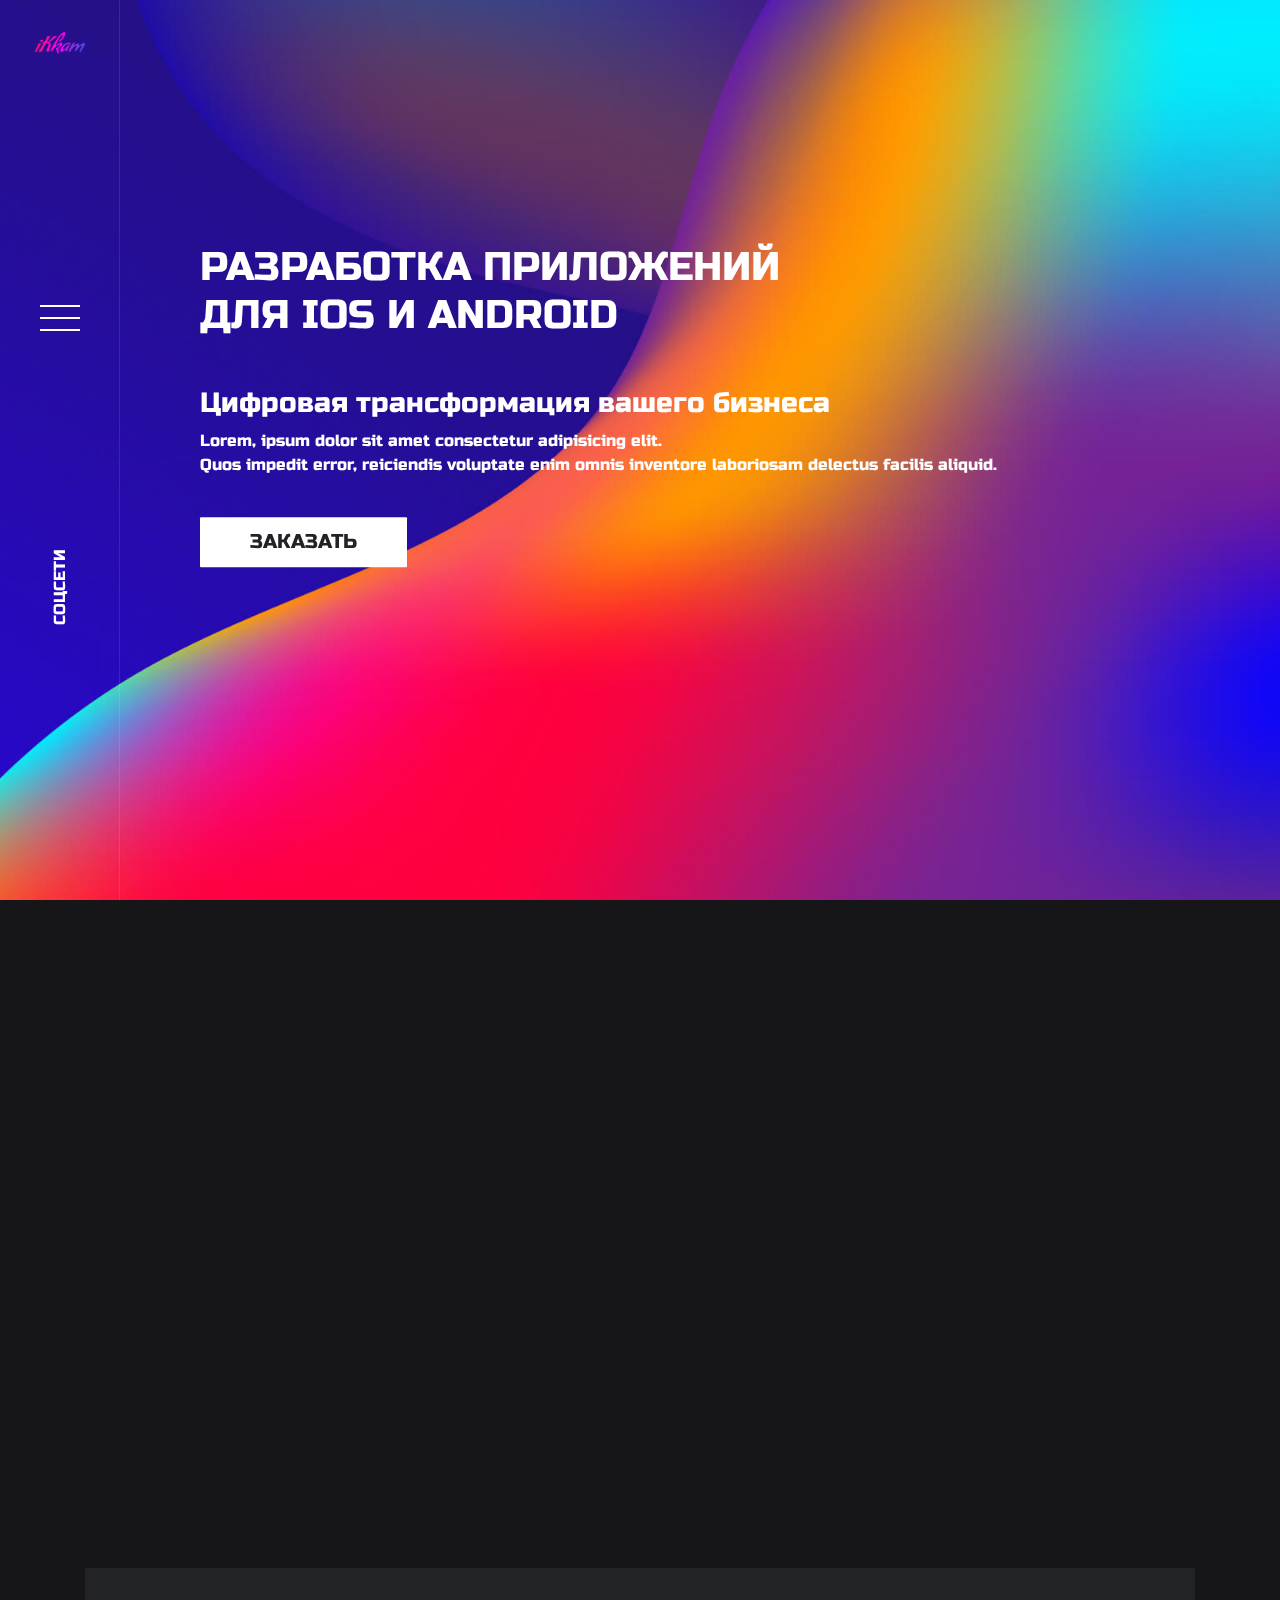
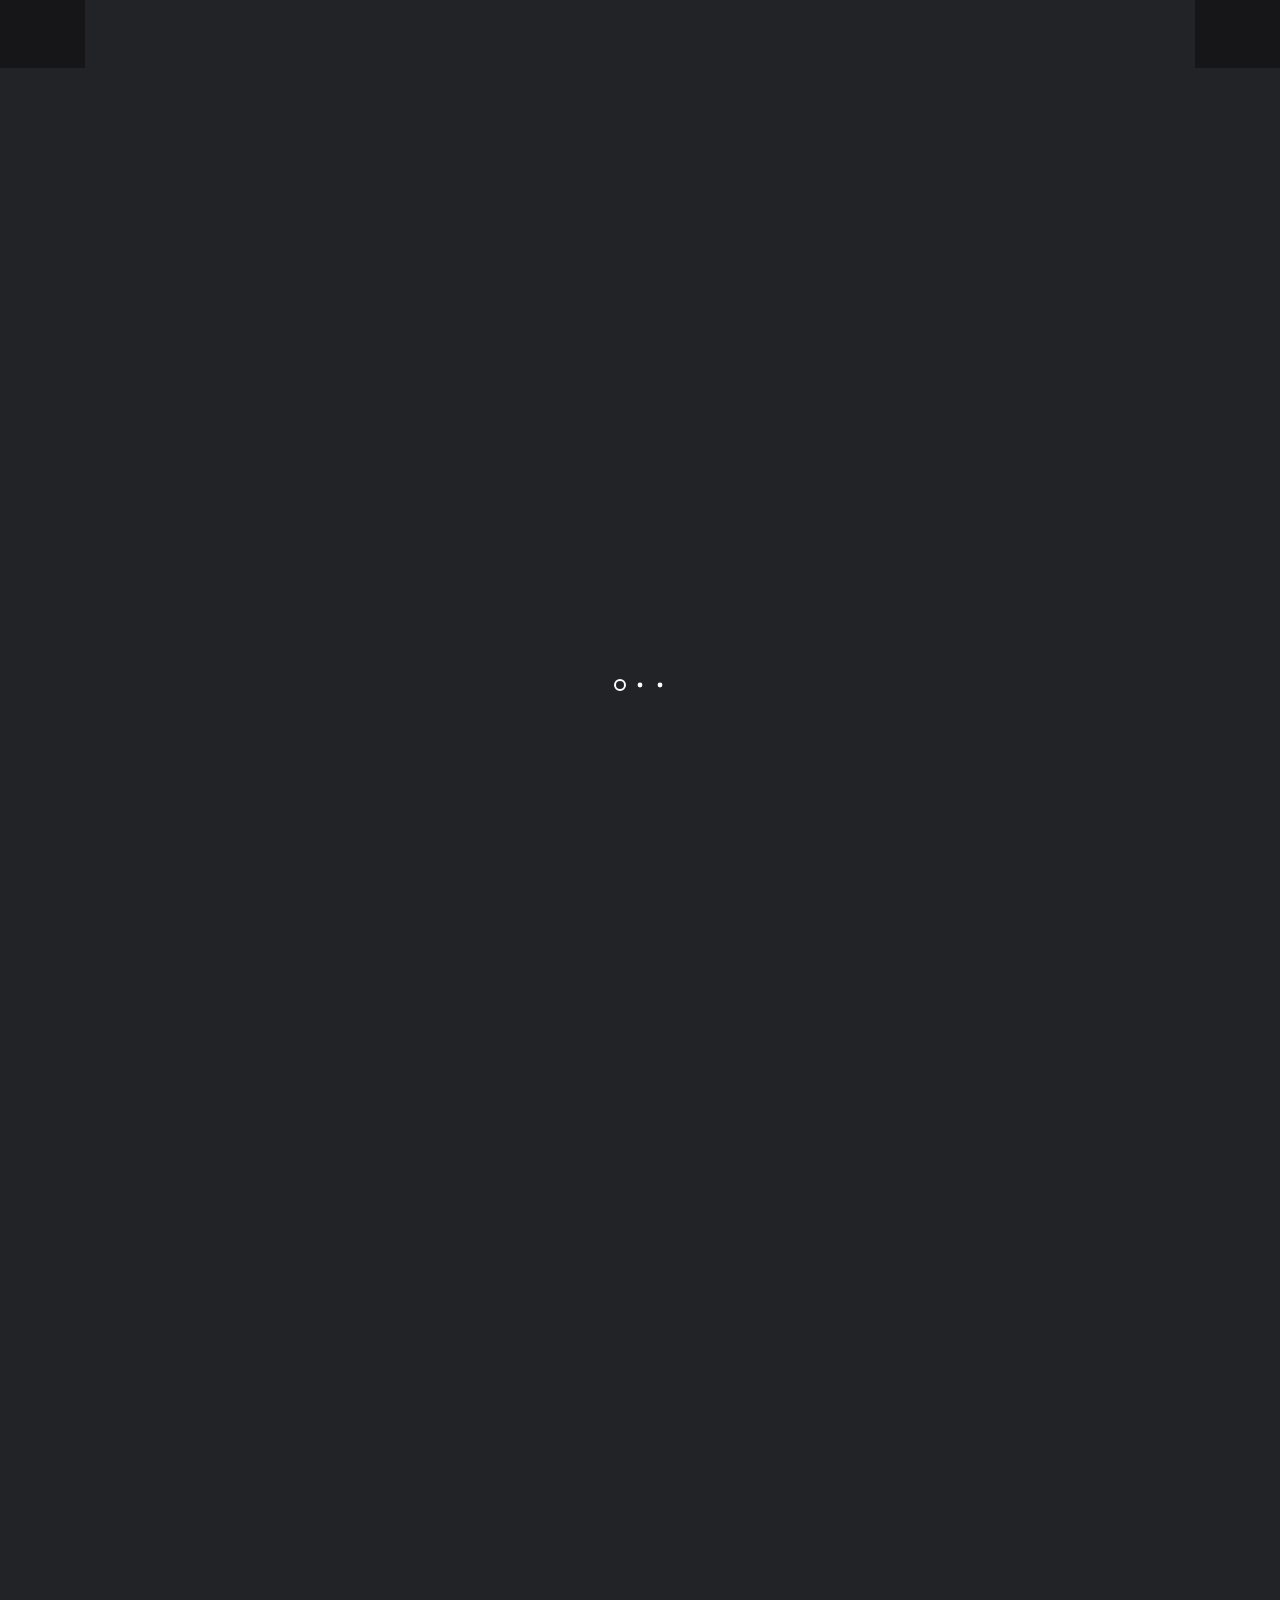
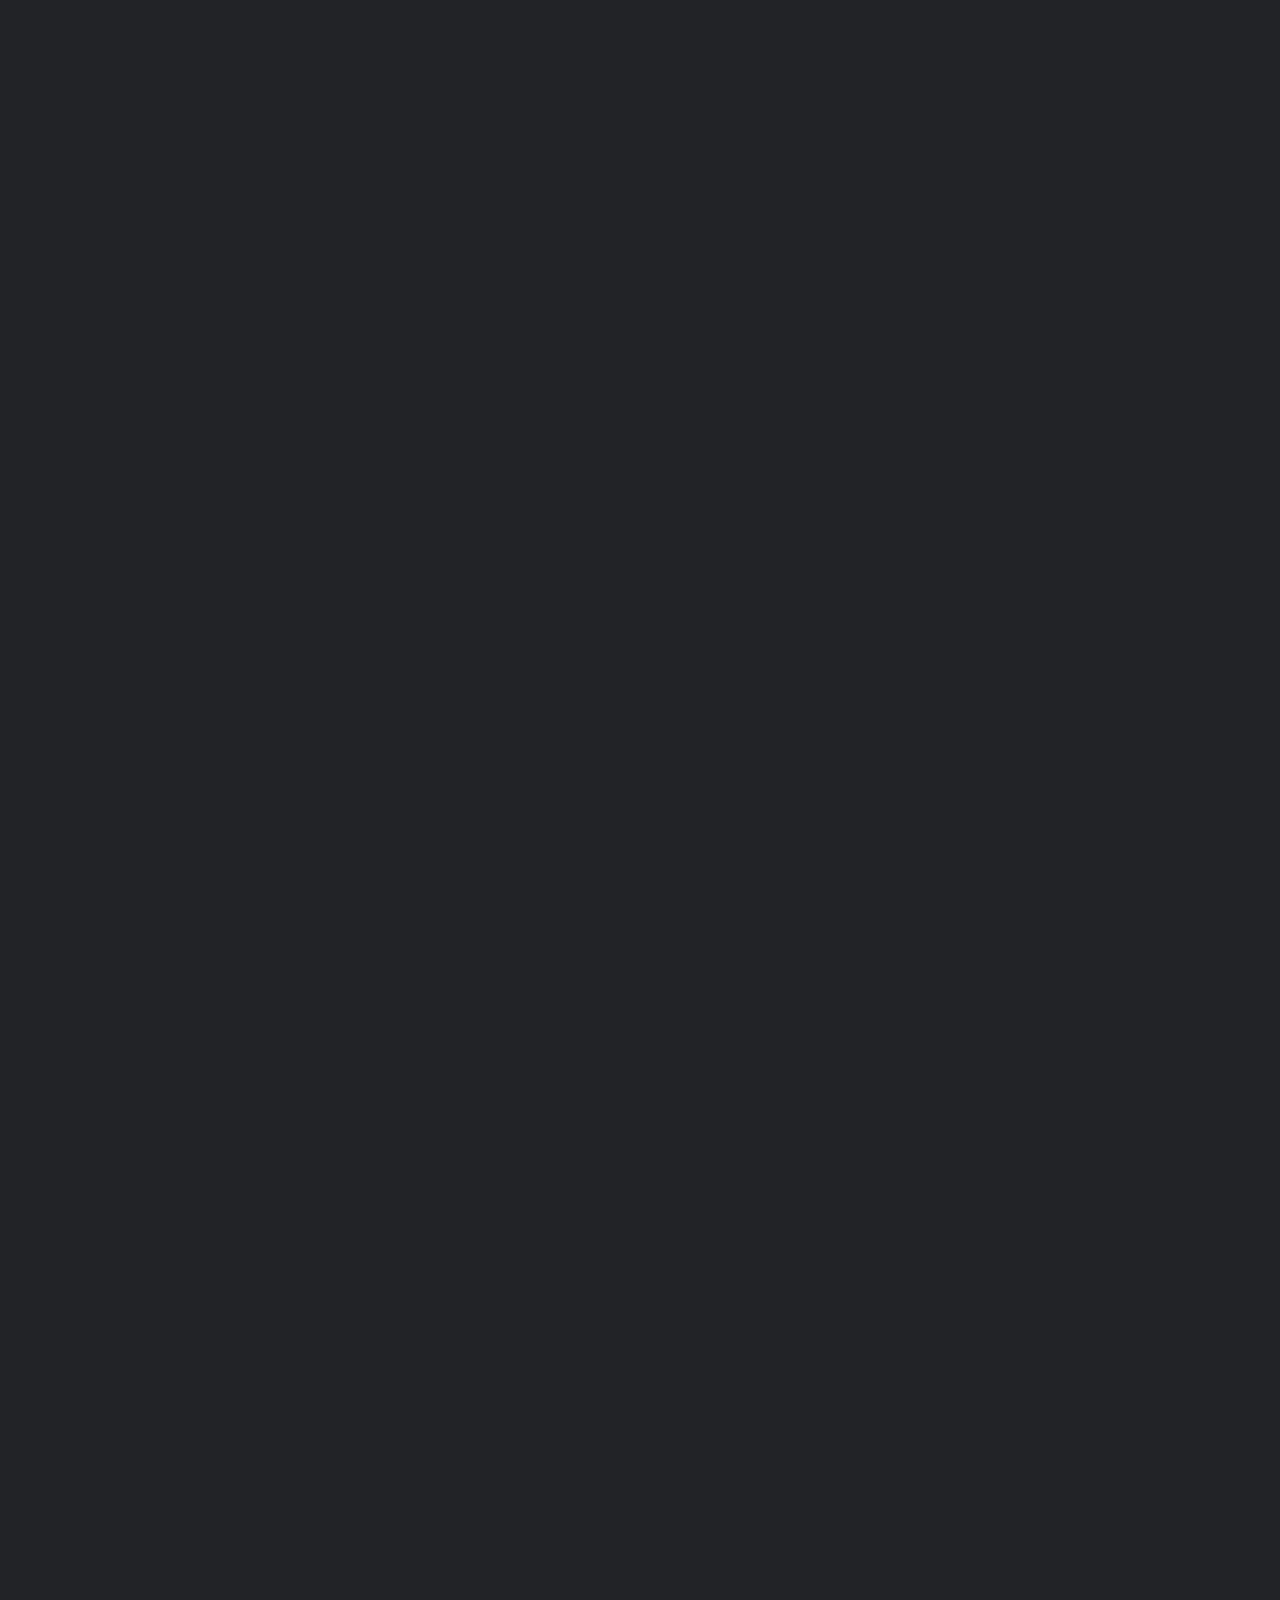
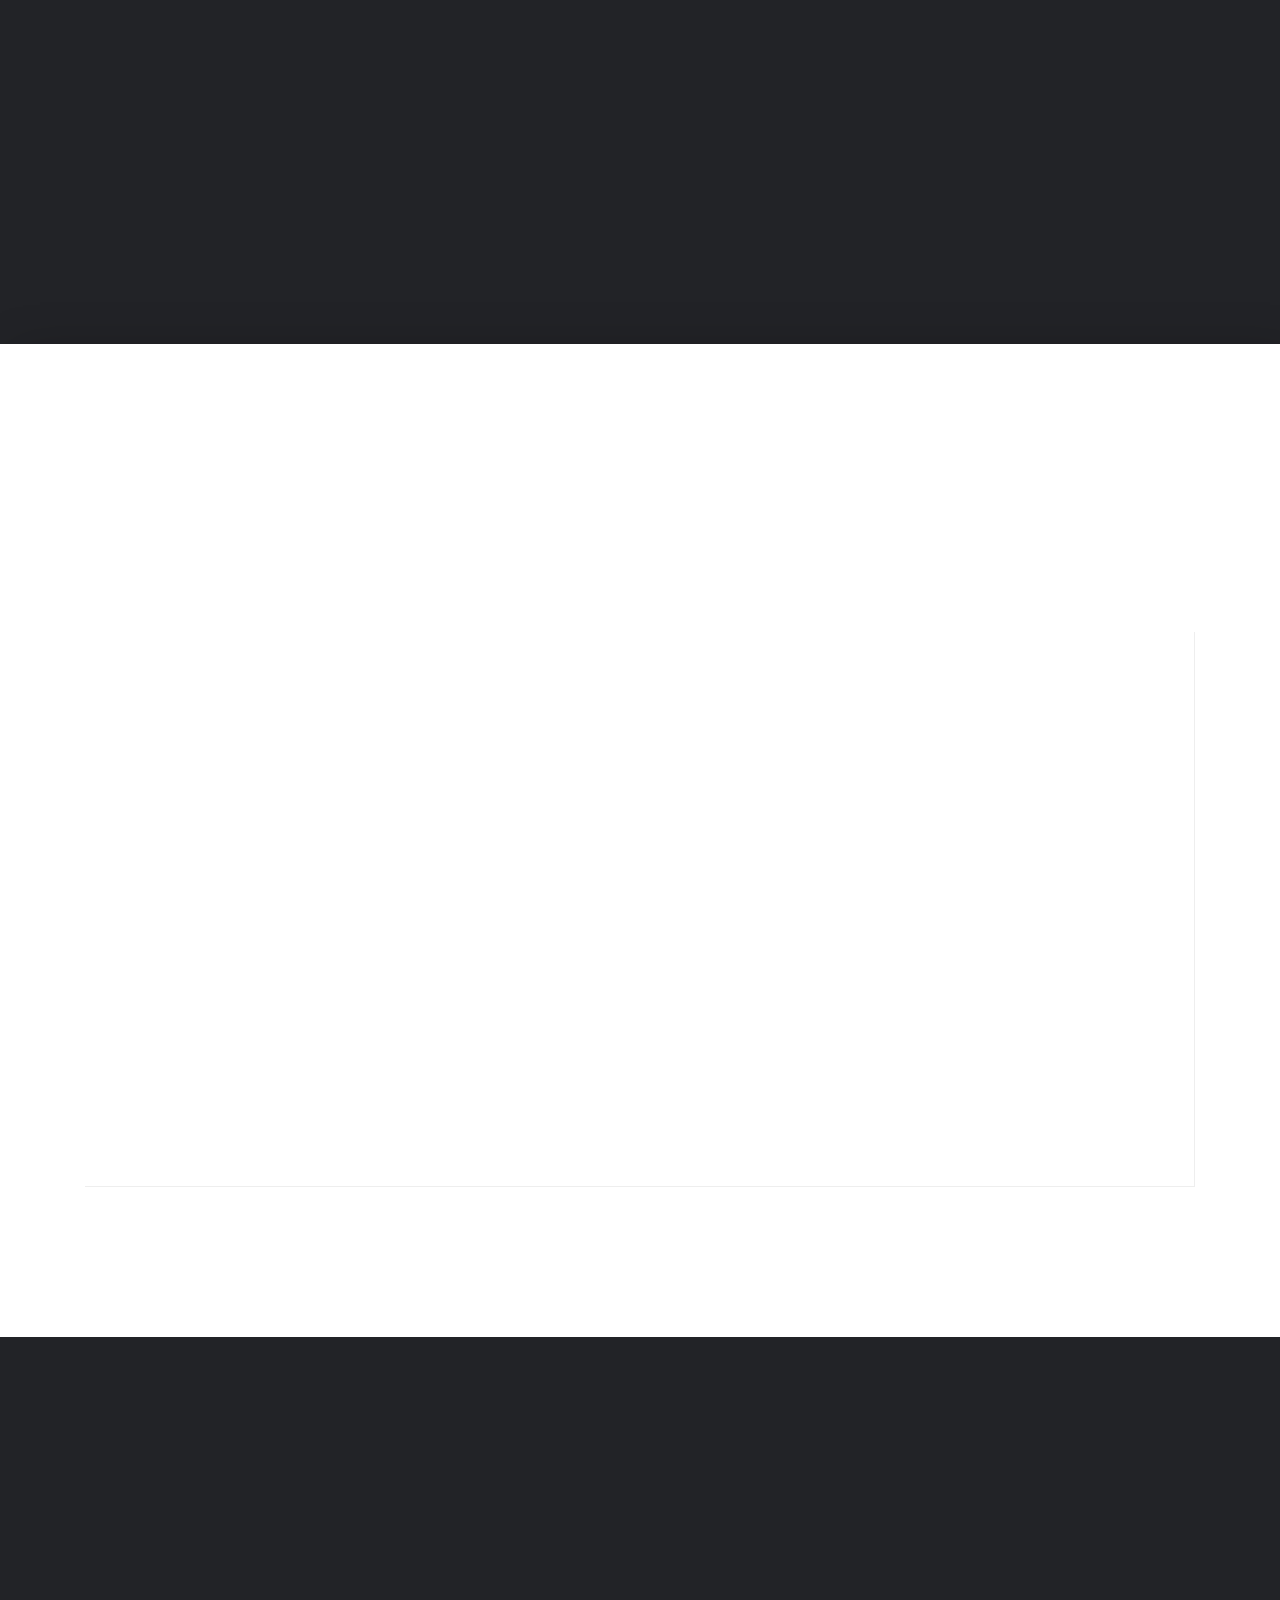
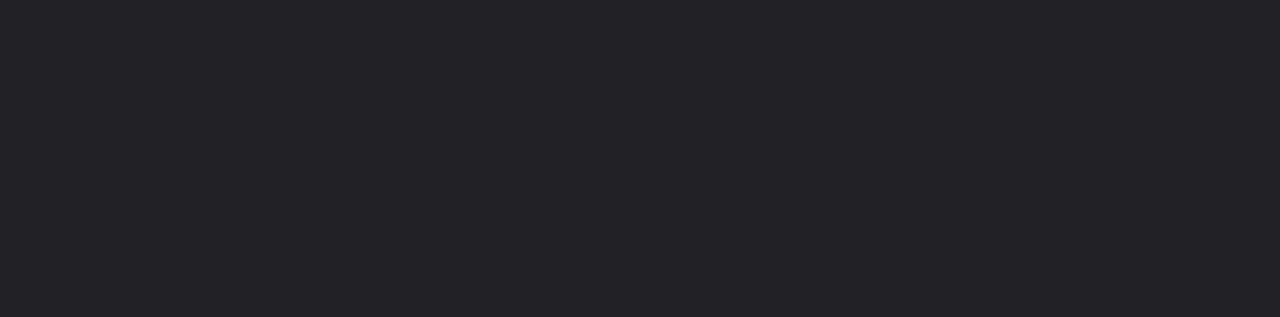
==== commit a4dca2fb: "initial commit" ====
--- a/index.html
+++ b/index.html
@@ -68,7 +68,7 @@
         <li><a href="index.html">Digital Agency</a></li>
         <li><a href="price.html">Услуги</a> </li>
         <li><a href="about.html">О нас</a> </li>
-        <li><a href="showcases.html">Портфолио</a> </li>
+        <li><a href="gallery.html">Портфолио</a> </li>
         <li><a href="contact.html">Контакты</a> </li>
       </ul>
     </div>
@@ -90,22 +90,6 @@
     </div>
   </div>
   <!-- end social-media -->
-  <div class="all-cases">
-    <div class="layer"> </div>
-    <!-- end layer -->
-    <div class="inner">
-      <ul>
-        <li><a href="#">Darkness</a></li>
-        <li><a href="#">Goddes</a></li>
-        <li><a href="#">Employee</a></li>
-        <li><a href="#">Berry</a></li>
-        <li><a href="#">Roosters</a></li>
-        <li><a href="#">Primero</a></li>
-      </ul>
-    </div>
-    <!-- end inner -->
-  </div>
-  <!-- end all-cases -->
   <main>
     <aside class="left-side">
       <div class="logo"> <a href="index.html"><img src="images/logo.png" alt="Image"></a> </div>
@@ -129,6 +113,7 @@
       </div>
       <!-- end hamburger -->
       <div class="follow-us"> СОЦСЕТИ </div>
+      <div class="equalizer"> </div>
     </aside>
     <!-- end left-side -->
     <header class="slider">
